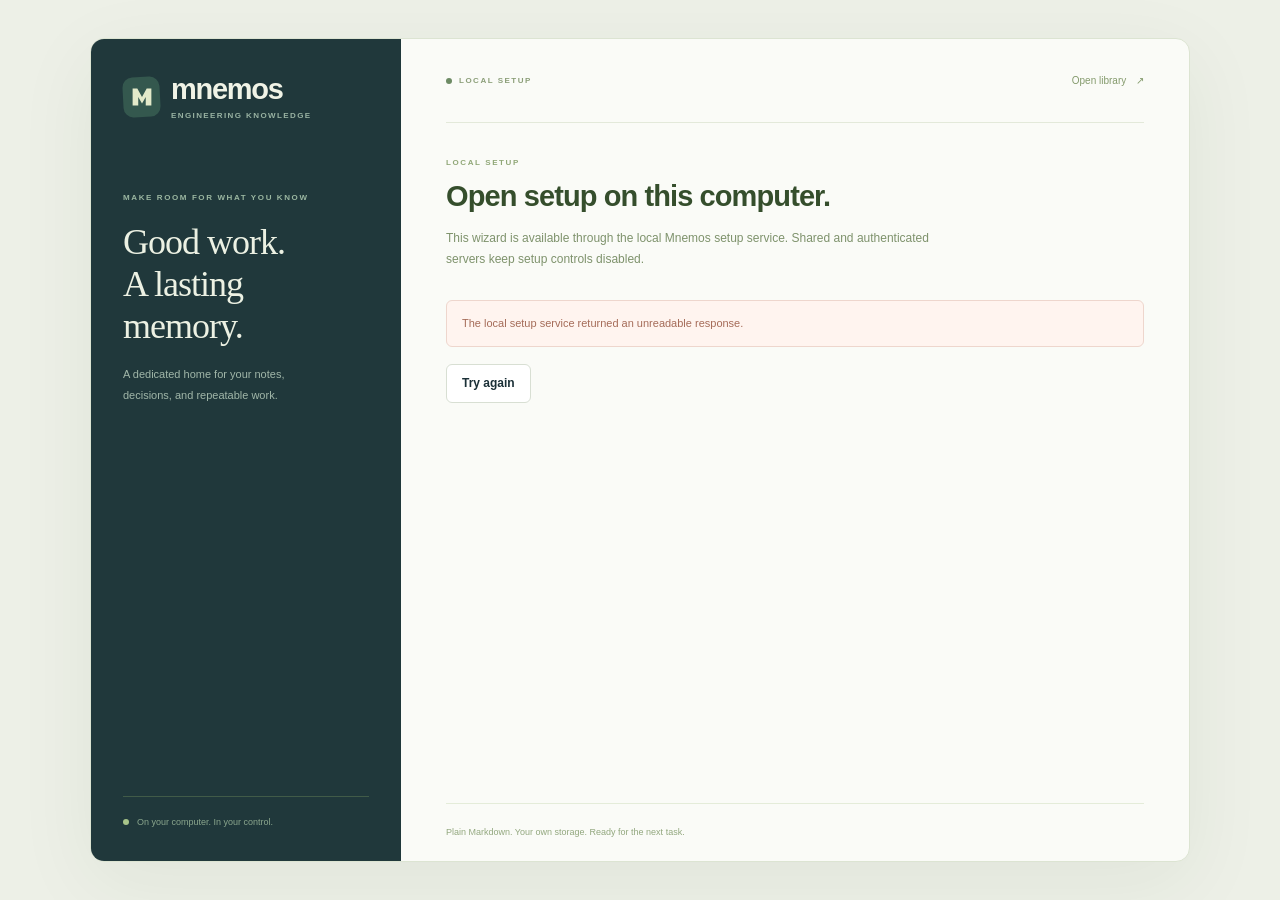
==== web/setup.html @ f8ac002d "Rename toolkit to Mnemos and add local setup and cloud handoffs" ====
<!doctype html>
<html lang="en">
<head>
  <meta charset="utf-8">
  <meta name="viewport" content="width=device-width, initial-scale=1">
  <meta name="theme-color" content="#192e36">
  <title>Local setup · Mnemos</title>
  <meta name="description" content="Set up a dedicated Mnemos knowledge vault and choose your storage and assistant workflow.">
  <link rel="stylesheet" href="style.css">
  <script src="setup.js" defer></script>
</head>
<body class="setup-page">
  <a class="skip-link" href="#setup-main">Skip to setup</a>
  <div class="setup-shell">
    <aside class="setup-sidebar">
      <a class="brand" href="/" aria-label="Mnemos home"><span class="brand-mark" aria-hidden="true"><svg viewBox="0 0 32 32"><path d="M6 25V7h5l5 9 5-9h5v18h-6V16l-4 7-4-7v9z"/></svg></span><span>mnemos<span class="brand-caption">ENGINEERING KNOWLEDGE</span></span></a>
      <div class="setup-intro"><span class="eyebrow">MAKE ROOM FOR WHAT YOU KNOW</span><h1>Good work.<br>A lasting memory.</h1><p>A dedicated home for your notes, decisions, and repeatable work.</p></div>
      <ol class="setup-progress" id="setup-progress" aria-label="Setup progress"></ol>
      <div class="setup-sidebar-foot"><span class="storage-indicator"></span> On your computer. In your control.</div>
    </aside>
    <main class="setup-main" id="setup-main" tabindex="-1">
      <header class="setup-topbar"><span><span class="storage-indicator"></span> LOCAL SETUP</span><a href="/">Open library <span aria-hidden="true">↗</span></a></header>
      <div id="setup-content"><div class="initial-loading"><span class="loader"></span><h2>Checking your workspace</h2><p>Looking for an existing vault and Obsidian installation.</p></div></div>
      <footer class="setup-footer">Plain Markdown. Your own storage. Ready for the next task.</footer>
    </main>
  </div>
  <div id="setup-toast" class="toast" role="status" aria-live="polite" hidden></div>
</body>
</html>
---- web/style.css ----
:root{--ink:#1b3037;--muted:#687678;--green:#23554e;--green-light:#eaf0e8;--line:#e0e4dd;--paper:#fafbf8;--white:#fff;--warm:#f2f3ec;--accent:#d9e6b0;--navy:#192e36;--shadow:0 16px 60px #142d3714;font-family:Inter,-apple-system,BlinkMacSystemFont,"Segoe UI",sans-serif;color:var(--ink);background:var(--paper);font-synthesis:none;font-size:14px}*{box-sizing:border-box}body{margin:0}button,input,textarea,select{font:inherit}button,a,input,textarea,select{-webkit-tap-highlight-color:transparent}button,a{touch-action:manipulation}button{cursor:pointer}button:disabled{cursor:wait;opacity:.55}a{color:var(--green)}a,button,input,textarea,select{outline-offset:4px}a:focus-visible,button:focus-visible,input:focus-visible,textarea:focus-visible,select:focus-visible{outline:2px solid #3f7a69}button svg,button .icon{pointer-events:none}button{color:inherit}button .icon{flex-shrink:0}.icon{width:19px;height:19px;display:inline-block;vertical-align:middle;fill:none;stroke:currentColor;stroke-width:1.6;stroke-linecap:round;stroke-linejoin:round}h1,h2,h3,h4,p{margin-top:0}h1,h2,h3{letter-spacing:-.035em}h1{font-size:38px;line-height:1.2;font-weight:650;margin-bottom:12px}h2{font-size:24px;line-height:1.3}h3{font-size:18px;line-height:1.4}p{line-height:1.7}button,.button{transition:background .15s,border-color .15s,box-shadow .15s,transform .15s}.shell{display:flex;min-height:100vh}.sidebar{width:248px;position:fixed;left:0;top:0;height:100vh;display:flex;flex-direction:column;padding:31px 23px 22px;border-right:1px solid var(--line);background:#f1f3ed;z-index:15}.brand{display:flex;gap:11px;align-items:center;text-decoration:none;color:var(--ink);font-size:27px;font-weight:650;letter-spacing:-1.3px}.brand-mark{width:37px;height:40px;background:#234b47;border-radius:10px;display:grid;place-items:center;flex:none;transform:rotate(-3deg)}.brand-mark svg{height:30px;width:30px;fill:#e3eac9;transform:rotate(3deg)}.brand-caption{display:block;font-size:8px;font-weight:650;letter-spacing:1.4px;margin-top:5px;color:#718078}.workspace-label{display:flex;align-items:center;gap:10px;margin-top:48px;margin-bottom:33px;font-size:12px;font-weight:600}.workspace-icon{font-size:13px;font-weight:700;border:1px solid #d8ddd4;background:#fff;border-radius:7px;width:31px;height:34px;display:grid;place-items:center;box-shadow:0 2px 2px #18332b04}.workspace-label small{font-size:9px;display:block;color:var(--muted);font-weight:400;margin-top:5px}.live-dot{width:6px;height:6px;flex:none;background:#6f9273;border-radius:100%;margin-left:auto}.nav-label,.eyebrow{font-size:10px;letter-spacing:1.65px;font-weight:650}.nav-label{color:#88918b;margin:0 12px 13px}nav{display:flex;flex-direction:column;gap:6px}.nav-item{display:flex;gap:12px;align-items:center;padding:12px 13px;border:0;border-radius:7px;background:none;width:100%;font-size:13px;color:#61706c;text-align:left;text-decoration:none;font-weight:500}.nav-item .count{margin-left:auto;background:#ffffff80;color:#557260;padding:2px 6px;border-radius:4px;font-size:10px}.nav-item:hover{background:#e7ece3}.nav-item.active{background:#e0e9da;color:#274d3d}.nav-divider{height:1px;background:var(--line);margin:17px 13px}.sidebar-note{margin:auto 5px 26px;padding-top:45px;position:relative;overflow:hidden}.sidebar-note .eyebrow{font-size:8px;color:#899389}.sidebar-note p{font-family:Georgia,serif;font-size:23px;line-height:1.25;letter-spacing:-.6px;color:#435b50;margin:13px 0}.sidebar-note>span:last-of-type{font-size:10px;color:#879087;line-height:1.8}.note-decoration{height:50px;display:flex;gap:5px;align-items:flex-end;margin-top:22px}.note-decoration i{width:34px;height:38px;background:#d6dfcb;border-radius:3px 3px 0 0;transform:skewY(-12deg)}.note-decoration i:nth-child(2){height:48px;background:#b7c9ad}.note-decoration i:nth-child(3){height:29px;background:#90aa8b}.sidebar-bottom{border-top:1px solid #dce2d6;padding:18px 1px 0;display:flex;gap:8px;align-items:center;font-size:10px;color:#768176}.storage-indicator{height:6px;width:6px;border-radius:100%;background:#6d8b64}.workspace{margin-left:248px;width:calc(100% - 248px);min-width:0;display:flex;flex-direction:column}.topbar{height:77px;display:flex;align-items:center;justify-content:space-between;padding:0 44px;border-bottom:1px solid var(--line);background:#fafbf8;gap:15px}.breadcrumb{display:flex;align-items:center;gap:13px;font-size:11px;color:#8a948f}.breadcrumb strong{font-weight:500;color:#4e625a}.breadcrumb-mark{font-size:24px;color:#738676;line-height:0}.breadcrumb .slash{color:#c3cbc0}.account-controls{display:flex;align-items:center;gap:18px}.account-button{display:flex;gap:8px;align-items:center;border:0;background:transparent;font-size:11px;color:#718076}.avatar{background:#e5eadf;border:1px solid #d5dfcd;width:29px;height:29px;display:grid;place-items:center;border-radius:50%;color:#456246;font-size:10px;font-weight:600}.preview-badge{font-size:10px;color:#798277;background:#eff2e9;padding:7px 9px;border:1px solid #e0e6d7;border-radius:5px}main{padding:45px 44px 36px;flex:1;width:100%;max-width:1530px;margin:0 auto}.page-heading{display:flex;justify-content:space-between;gap:25px;align-items:flex-start;margin-bottom:26px}.page-heading .eyebrow{color:#7c8f7b;display:block;margin-bottom:14px}.page-heading p{color:var(--muted);font-size:13px;max-width:640px;margin:0}.page-heading .button{margin-top:25px;flex:none}.button{display:inline-flex;align-items:center;justify-content:center;gap:8px;border:1px solid #d8dfd3;background:white;text-decoration:none;padding:10px 15px;border-radius:6px;font-size:12px;font-weight:550;min-height:39px;white-space:nowrap}.button:hover{border-color:#97ad95;background:#f4f7ef}.button.primary{background:#27564a;color:white;border-color:#27564a;box-shadow:0 2px 2px #23432c0c}.button.primary:hover{background:#1c483c}.button.secondary{background:transparent}.button.small{padding:7px 11px;font-size:11px;min-height:33px}.button.danger{color:#a24136}.button.text{background:transparent;border-color:transparent;box-shadow:none;padding-left:4px;padding-right:4px;color:var(--green)}.button .icon{width:15px;height:15px}.welcome-strip{background:#1c333a;color:#e8efe7;border-radius:10px;padding:25px 29px;position:relative;overflow:hidden;display:flex;justify-content:space-between;gap:30px;margin-bottom:30px;min-height:127px}.welcome-strip .eyebrow{color:#a9bdad;font-size:9px;letter-spacing:1.7px}.welcome-strip h2{font-size:22px;font-weight:500;margin:9px 0 8px;letter-spacing:-.6px}.welcome-strip p{margin:0;color:#9bafb0;font-size:11px;max-width:520px}.welcome-decoration{display:flex;align-items:center;gap:0;min-width:138px;opacity:.7;transform:translate(1px,3px)}.welcome-decoration i{display:block;width:55px;height:62px;border:1px solid #afbd9b;transform:rotate(-22deg);margin-left:-19px;border-radius:7px}.welcome-decoration i:nth-child(2){height:73px;background:#90a98b24}.welcome-decoration i:nth-child(3){height:84px;background:#a2b88d2c}.stats{display:flex;gap:31px;margin-top:20px;padding-top:15px;border-top:1px solid #ffffff16}.stat{display:flex;gap:8px;align-items:baseline;color:#92aaa7;font-size:10px}.stat strong{font-size:18px;font-weight:500;color:#dbe8d7}.search-box{position:relative;display:flex;align-items:center;background:white;border:1px solid #d5dfd2;border-radius:8px;box-shadow:0 2px 6px #12372303;margin-bottom:15px;min-height:59px;padding:0 19px;gap:13px}.search-box>.icon{width:21px;height:21px;color:#6a8572;flex:none}.search-box input{width:100%;border:0;background:transparent;font-size:14px;padding:18px 0;color:var(--ink);outline:none}.search-box input::placeholder{color:#8c9990}.search-box:focus-within{border-color:#7a9d80;box-shadow:0 0 0 3px #c7dbc32b}.search-box kbd{border:1px solid #e1e5dd;border-radius:4px;font:11px inherit;background:#fafbf6;color:#97a08f;padding:2px 6px}.search-hint{font-size:10px;color:#91998f;margin:0 0 24px 2px}.search-hint span{color:#6e8272}.library-toolbar{display:flex;justify-content:space-between;align-items:center;border-bottom:1px solid var(--line);padding-bottom:19px;margin-bottom:23px;gap:12px;flex-wrap:wrap}.filter-tabs{display:flex;gap:5px;flex-wrap:wrap}.filter-chip{border:1px solid transparent;border-radius:5px;background:transparent;color:#819080;padding:7px 10px;font-size:11px;white-space:nowrap}.filter-chip:hover{background:#edf2e8}.filter-chip.active{background:#e5eddf;border-color:#dbe5d4;color:#41613b;font-weight:600}.toolbar-right{display:flex;align-items:center;gap:8px}.compact-select{max-width:180px;border:1px solid #dde4d7;border-radius:5px;background:#fbfcf9;color:#62755c;padding:7px 27px 7px 10px;font-size:10px}.view-toggle{display:flex;border:1px solid #dfe5d8;border-radius:5px;padding:2px;background:#fff}.view-toggle button{border:0;border-radius:3px;display:grid;place-items:center;background:transparent;color:#9aa594;padding:4px 5px}.view-toggle button.active{background:#eaf0e3;color:#5a7551}.view-toggle .icon{height:14px;width:14px}.results-heading{display:flex;justify-content:space-between;align-items:center;margin-bottom:14px;gap:10px}.results-heading h2{font-size:13px;font-weight:600;letter-spacing:0;margin:0}.results-heading h2 span{font-size:10px;font-weight:400;color:#919c8c;margin-left:8px}.results-heading .result-note{font-size:10px;color:#98a08f}.document-grid{display:grid;grid-template-columns:repeat(3,minmax(0,1fr));gap:16px}.document-card{min-width:0;border:1px solid #e0e6da;background:#fff;border-radius:8px;padding:21px;display:flex;flex-direction:column;position:relative;transition:border-color .2s,box-shadow .2s,transform .2s}.document-card:hover{border-color:#b5c7a6;box-shadow:0 5px 20px #283f2207;transform:translateY(-2px)}.card-top{display:flex;align-items:center;justify-content:space-between;margin-bottom:20px;gap:10px}.type-icon{height:33px;width:33px;border-radius:8px;display:grid;place-items:center;border:1px solid #e6e9df;background:#f3f5ed;color:#728368}.type-icon .icon{height:17px;width:17px}.type-icon.runbook{background:#eaf2e9;color:#5d8360;border-color:#e1eadc}.type-icon.troubleshooting{background:#fbf1e3;color:#aa8751;border-color:#f0e6d4}.type-icon.decision{background:#ececf5;color:#777494;border-color:#e4e3ee}.type-icon.knowledge{background:#e9f0f3;color:#678797;border-color:#dfe9ed}.status{display:inline-flex;align-items:center;gap:4px;font-size:9px;padding:4px 6px;border-radius:4px;line-height:1.2;white-space:nowrap;font-weight:500}.status.verified{color:#68805c;background:#eff5e9}.status.review{color:#9a8052;background:#faf5e9}.status.draft{color:#7c8587;background:#f0f2f0}.status .icon{width:10px;height:10px}.card-type{font-size:9px;letter-spacing:1.1px;color:#86917f;font-weight:550;text-transform:uppercase;margin-bottom:8px}.document-card h3{margin:0 0 10px;line-height:1.4;font-size:16px;font-weight:600;letter-spacing:-.3px}.card-title{background:none;border:0;padding:0;color:#263d35;text-align:left;font:inherit;line-height:inherit}.card-title::after{content:"";position:absolute;inset:0;border-radius:8px}.card-title:focus-visible{outline:none}.document-card:focus-within{outline:2px solid #63885d;outline-offset:3px}.card-summary{font-size:11px;color:#84907e;line-height:1.75;margin:0 0 18px;display:-webkit-box;-webkit-line-clamp:3;-webkit-box-orient:vertical;overflow:hidden;min-height:57px}.card-tags{display:flex;flex-wrap:wrap;gap:5px;margin:auto 0 19px}.tag{font-size:9px;background:#f5f6f0;border:1px solid #eef0e7;border-radius:4px;padding:3px 6px;color:#87917e;white-space:nowrap;max-width:100%;overflow:hidden;text-overflow:ellipsis}.card-footer{display:flex;align-items:center;justify-content:space-between;gap:8px;border-top:1px solid #eff2e9;padding-top:13px;color:#a0a795;font-size:9px}.card-project{display:flex;gap:5px;align-items:center;max-width:65%;overflow:hidden;text-overflow:ellipsis;white-space:nowrap}.card-project .icon{width:12px;height:12px;flex:none}.document-grid.list{grid-template-columns:1fr}.document-grid.list .document-card{display:grid;grid-template-columns:39px minmax(180px,1fr) minmax(150px,1.2fr) 130px;gap:8px 20px;padding:18px 20px;align-items:center}.document-grid.list .card-top{margin:0;display:contents}.document-grid.list .type-icon{grid-column:1;grid-row:1/3}.document-grid.list .status{position:absolute;right:20px;top:20px}.document-grid.list .card-type{grid-column:2;grid-row:1;margin:0;font-size:8px}.document-grid.list h3{grid-column:2;grid-row:2;margin:0}.document-grid.list .card-summary{grid-column:3;grid-row:1/3;min-height:0;margin:0;-webkit-line-clamp:2;padding-right:10px}.document-grid.list .card-tags{display:none}.document-grid.list .card-footer{grid-column:4;grid-row:2;border:0;padding:10px 0 0;justify-content:flex-end}.document-grid.list .card-project{display:none}.empty-state{text-align:center;border:1px dashed #d8e0d0;border-radius:10px;padding:65px 30px;background:#f5f7f0}.empty-state .empty-icon{display:grid;place-items:center;margin:0 auto 17px;width:45px;height:45px;background:#e6eddf;border-radius:12px;color:#78906b}.empty-state h3{font-size:18px;margin-bottom:8px}.empty-state p{color:#86927d;font-size:12px;margin-bottom:19px}.page-footer{margin:10px 44px 0;padding:23px 0;display:flex;justify-content:space-between;border-top:1px solid var(--line);font-size:9px;color:#9ba38f;gap:20px}.footer-dot{padding:0 7px}.initial-loading{padding:100px 0;text-align:center}.initial-loading h1{font-size:20px;margin-top:22px}.initial-loading p{font-size:12px;color:var(--muted)}.loader{width:24px;height:24px;border:2px solid #dbe5d4;border-top-color:#4b7556;border-radius:50%;display:inline-block;animation:spin 1s linear infinite}@keyframes spin{to{transform:rotate(360deg)}}.skip-link{position:fixed;top:-100px;left:15px;z-index:100;background:var(--green);color:white;padding:10px 15px}.skip-link:focus{top:10px}.overlay{position:fixed;inset:0;background:#18322f66;z-index:40;display:flex;justify-content:flex-end;backdrop-filter:blur(3px)}.reader{width:min(850px,90vw);height:100%;background:#fff;box-shadow:-10px 0 80px #12322120;display:flex;flex-direction:column;animation:slide-in .2s ease}.reader-toolbar{display:flex;align-items:center;justify-content:space-between;gap:10px;padding:18px 30px;border-bottom:1px solid #e8ece3;background:#fafbf7;flex:none}.reader-toolbar .document-location{font-size:10px;color:#899681;display:flex;gap:8px;align-items:center;overflow:hidden;white-space:nowrap;text-overflow:ellipsis}.reader-toolbar .document-location .icon{width:15px;height:15px;flex:none}.reader-actions{display:flex;gap:7px;align-items:center}.icon-button{height:32px;width:32px;display:grid;place-items:center;border:1px solid #e2e8da;background:white;border-radius:5px;color:#738369}.icon-button:hover{background:#edf3e6}.icon-button .icon{width:16px;height:16px}.reader-scroll{overflow-y:auto;padding:39px 55px 60px;overscroll-behavior:contain}.reader-type{display:flex;align-items:center;gap:12px;margin-bottom:22px}.reader-type .eyebrow{color:#829178;font-size:9px}.reader h1{font-size:33px;margin-bottom:16px;line-height:1.23}.reader-summary{font-size:14px;color:#7c8d73;line-height:1.75;margin-bottom:23px}.reader-meta{display:grid;grid-template-columns:1fr 1fr;gap:17px 30px;padding:22px 0;border-block:1px solid #e4eadc;margin-bottom:17px;font-size:11px}.reader-meta div{display:flex;gap:10px;align-items:baseline}.reader-meta dt{font-size:10px;color:#8d9b83;min-width:53px}.reader-meta dd{margin:0;color:#5d7352}.reader-tag-list{display:flex;gap:7px;flex-wrap:wrap;margin-bottom:30px}.markdown{font-size:13px;line-height:1.85;color:#536b4b;overflow-wrap:anywhere}.markdown h1,.markdown h2,.markdown h3,.markdown h4{color:#2d4827;line-height:1.4}.markdown h1{font-size:26px;margin-top:28px}.markdown h2{font-size:20px;margin-top:30px;margin-bottom:12px;padding-top:6px}.markdown h3{font-size:16px;margin-top:23px;margin-bottom:10px}.markdown h4{font-size:14px;margin-top:20px;margin-bottom:8px}.markdown p{margin-bottom:14px;line-height:1.85}.markdown ul,.markdown ol{padding-left:24px;margin-bottom:19px}.markdown li{padding-left:3px;margin-bottom:5px}.markdown li>p{margin:0}.markdown code{font-family:ui-monospace,SFMono-Regular,Consolas,monospace;font-size:11px;background:#f1f4eb;color:#526c47;padding:2px 5px;border:1px solid #e7edde;border-radius:3px}.markdown pre{background:#1e3338;color:#dbe6d6;padding:20px;border-radius:7px;overflow:auto;font-size:11px;line-height:1.75;margin:18px 0 23px;white-space:pre}.markdown pre code{background:transparent;border:0;color:inherit;padding:0;font-size:inherit}.markdown blockquote{border-left:3px solid #c0d69f;background:#f5f8ef;padding:14px 18px;margin:20px 0;font-size:12px;color:#6b855a;border-radius:0 5px 5px 0}.markdown blockquote p:last-child{margin-bottom:0}.markdown a{text-decoration-color:#a2bc8c;text-underline-offset:3px}.markdown a:hover{color:#193e21}.markdown hr{border:0;border-top:1px solid #e4ebdc;margin:30px 0}.markdown .table-wrap{overflow:auto;margin:18px 0}.markdown table{border-collapse:collapse;width:100%;font-size:11px}.markdown th{text-align:left;background:#f2f5eb;color:#4c6b3f;font-weight:600}.markdown th,.markdown td{border:1px solid #e2e9d9;padding:9px 12px}.markdown .task-box{display:inline-block;width:12px;height:12px;border:1px solid #a6b995;border-radius:2px;vertical-align:-1px;margin-right:5px}.markdown .task-box.checked{background:#557c46;border-color:#557c46;color:white;line-height:10px;text-align:center;font-size:9px}.reader-footnote{margin-top:35px;padding:15px 18px;font-size:10px;color:#96a18b;background:#f8faf4;border:1px solid #edf1e6;border-radius:6px;line-height:1.8}.modal-overlay{align-items:center;justify-content:center;padding:24px}.modal{background:#fff;border-radius:12px;padding:30px;max-width:440px;width:100%;box-shadow:var(--shadow);position:relative}.modal>.icon-button{position:absolute;right:18px;top:18px}.modal h2{font-size:23px;margin:20px 0 10px}.modal p{font-size:12px;color:var(--muted)}.modal .button.primary{width:100%;margin-top:8px}.field{display:flex;flex-direction:column;gap:8px;margin-bottom:20px;min-width:0}.field label,.field-label{font-size:11px;font-weight:550;color:#4c6742}.field label .optional{color:#9aaa8c;font-weight:400;margin-left:4px}.field input,.field textarea,.field select{border:1px solid #dce4d3;border-radius:6px;background:white;color:#395530;min-height:40px;padding:10px 12px;font-size:12px;width:100%}.field input::placeholder,.field textarea::placeholder{color:#a0ad91}.field textarea{resize:vertical;line-height:1.8;min-height:100px}.field textarea.code-editor{font-family:ui-monospace,SFMono-Regular,Consolas,monospace;font-size:11px;min-height:410px;tab-size:2}.field small{font-size:10px;color:#95a288;line-height:1.6}.form-row{display:grid;grid-template-columns:1fr 1fr;gap:17px}.form-layout{display:grid;grid-template-columns:minmax(0,1fr) 255px;gap:25px;align-items:start}.panel{border:1px solid #dfe6d6;border-radius:9px;background:white;padding:26px}.panel h2{font-size:17px;margin-bottom:8px}.panel>p{font-size:11px;color:#91a07f;margin-bottom:23px}.form-heading{display:flex;justify-content:space-between;align-items:center;gap:10px;margin:8px 0 12px}.form-heading .field-label{margin:0}.editor-tabs{display:flex;gap:3px;background:#f0f4e9;border:1px solid #e6edde;border-radius:5px;padding:3px}.editor-tabs button{border:0;background:none;border-radius:3px;padding:5px 10px;font-size:10px;color:#8a9b77}.editor-tabs button.active{background:#fff;color:#4d6c40;box-shadow:0 1px 3px #4b663313}.editor-preview{border:1px solid #dfe8d4;border-radius:6px;padding:23px;min-height:410px;margin-bottom:20px;background:#fcfdf9}.form-actions{display:flex;justify-content:space-between;align-items:center;gap:12px;margin-top:8px}.form-actions>span{color:#91a37f;font-size:10px;line-height:1.6}.guide-panel{padding:23px;background:#f0f4e9;border:1px solid #e1e9d5;border-radius:8px}.guide-panel .eyebrow{color:#7d9665;font-size:9px}.guide-panel h3{font-family:Georgia,serif;font-size:24px;font-weight:400;color:#4c693a;margin:17px 0 10px;letter-spacing:-.7px;line-height:1.3}.guide-panel p{font-size:11px;color:#899b76}.guide-list{margin:23px 0 0;padding:0;list-style:none}.guide-list li{display:flex;gap:12px;border-top:1px solid #dde7cf;padding:16px 0;font-size:10px;color:#879b73;line-height:1.7}.guide-list li strong{display:block;font-size:11px;color:#587643;font-weight:550;margin-bottom:3px}.guide-list .icon{width:16px;height:16px;color:#91ac74;flex:none;margin-top:3px}.notice{display:flex;gap:10px;align-items:flex-start;border:1px solid #e3e9d9;background:#f5f8ef;color:#7d926a;border-radius:6px;padding:13px 15px;font-size:11px;line-height:1.7;margin:17px 0}.notice .icon{width:16px;height:16px;flex:none;margin-top:1px}.notice.error{border-color:#eed6cd;background:#fff4ef;color:#a56b58}.notice.success{border-color:#dce7ce;background:#f3f8ec;color:#748d5a}.workflow-grid{display:grid;grid-template-columns:repeat(2,minmax(0,1fr));gap:20px}.workflow-card{border:1px solid #dfe7d5;border-radius:9px;padding:25px;background:white}.workflow-card h3{font-size:19px;line-height:1.4;margin:19px 0 10px}.workflow-card>p{font-size:12px;color:#839676;line-height:1.75;min-height:43px}.workflow-card-top{display:flex;justify-content:space-between;align-items:center}.workflow-card-top>.type-icon{background:#edf3e5;color:#719259;border-color:#e0ead5}.workflow-steps-preview{display:flex;align-items:center;margin:24px 0}.workflow-steps-preview .step-dot{width:25px;height:25px;border-radius:50%;background:#eff5e7;border:1px solid #dbe7cb;display:grid;place-items:center;font-size:9px;color:#7c9864}.workflow-steps-preview .step-line{width:25px;height:1px;background:#d3e2c0}.workflow-card-footer{border-top:1px solid #e8efdf;padding-top:17px;display:flex;align-items:center;justify-content:space-between;gap:10px}.workflow-card-footer>span{font-size:10px;color:#98a989}.workflow-step{margin:0 0 13px;border:1px solid #dfe9d3;border-radius:8px;padding:19px;display:flex;gap:15px;background:#fdfefb}.workflow-step>.step-number{height:28px;width:28px;border-radius:7px;display:grid;place-items:center;font-size:11px;background:#ecf4e1;color:#6c8c4b;flex:none}.workflow-step h3{font-size:14px;margin:2px 0 8px}.workflow-step .step-content{min-width:0;width:100%}.workflow-step p{font-size:10px;color:#879e70;margin-bottom:8px}.workflow-step .step-dependencies{font-size:9px;color:#8fa67a;margin-top:10px;line-height:1.8}.workflow-step .document-link{display:inline-flex;gap:5px;align-items:center;border:0;padding:0;background:none;color:#57813a;font-size:11px;text-align:left}.workflow-step .document-link .icon{width:12px;height:12px}.workflow-plan{margin-top:24px}.workflow-plan textarea{width:100%;min-height:230px;font-family:ui-monospace,SFMono-Regular,Consolas,monospace;font-size:10px;background:#f5f9ee;border:1px solid #dce7ce;border-radius:6px;padding:17px;line-height:1.8;color:#6c8b4e;resize:vertical}.settings-layout{display:grid;grid-template-columns:minmax(0,1.45fr) minmax(260px,.8fr);gap:24px;align-items:start}.settings-layout .panel{margin-bottom:24px}.panel-heading{display:flex;align-items:center;gap:10px;margin-bottom:22px}.panel-heading .icon{width:18px;height:18px;color:#819f65}.panel-heading h2{margin:0}.path-display{background:#f5f8ef;border:1px solid #e6edde;padding:12px;border-radius:5px;color:#78975d;font-family:ui-monospace,SFMono-Regular,Consolas,monospace;font-size:10px;line-height:1.8;overflow-wrap:anywhere;margin:9px 0 17px}.backup-choice{display:grid;grid-template-columns:1fr 1fr;gap:10px;margin:14px 0 22px}.backup-choice label{cursor:pointer;display:flex;align-items:flex-start;gap:9px;border:1px solid #dde7d2;border-radius:6px;padding:15px 12px;font-size:11px;color:#67834f}.backup-choice label:has(input:checked){border-color:#97b778;background:#f0f7e7}.backup-choice input{accent-color:#638c44;margin:1px 0 0}.backup-choice strong{display:block;font-size:11px;font-weight:550}.backup-choice small{display:block;font-size:9px;color:#97a986;margin-top:5px;line-height:1.5}.backup-row{display:flex;justify-content:space-between;align-items:center;gap:12px;padding:14px 0;border-top:1px solid #e8efdf;font-size:10px;color:#829c68}.backup-row strong{display:block;font-size:11px;color:#69874f;font-weight:500;margin-bottom:4px}.backup-row span.path{font-size:9px;overflow-wrap:anywhere;display:block;max-width:240px}.backup-history-heading{display:flex;justify-content:space-between;align-items:center;gap:10px;margin:27px 0 12px}.backup-history-heading h3{font-size:13px;margin:0;letter-spacing:0}.backup-empty{font-size:10px;color:#97aa85;background:#f7faf2;border:1px dashed #e0e9d5;padding:20px;border-radius:5px;line-height:1.8}.settings-fact{display:flex;justify-content:space-between;align-items:center;gap:15px;font-size:10px;color:#91a77c;padding:12px 0;border-bottom:1px solid #ebf1e3}.settings-fact strong{color:#658449;font-size:11px;font-weight:500;text-align:right}.role-grid{display:grid;grid-template-columns:55px 1fr;gap:11px;font-size:10px;line-height:1.6;color:#8a9f75;margin-top:19px}.role-grid dt{font-weight:600;color:#688950}.role-grid dd{margin:0}.toast{position:fixed;left:calc(50% + 124px);transform:translateX(-50%);bottom:28px;z-index:70;max-width:calc(100vw - 40px);background:#254a38;color:#edf5e5;border:1px solid #4f7351;padding:13px 20px;border-radius:7px;box-shadow:0 8px 40px #16391e25;font-size:12px;line-height:1.6}.toast.error{background:#6f4835;border-color:#987054;color:#fff3e4}.readonly-panel{max-width:640px}.readonly-panel h2{margin-top:17px}.static-information{background:#f3f7ed;border:1px solid #e0e9d4;border-radius:8px;padding:24px;line-height:1.8;color:#7d9564;font-size:12px;margin-bottom:25px}.static-information strong{color:#5b7b3f}.static-information code{color:#668a47;background:#eaf2df;padding:2px 5px;border-radius:3px;font-size:11px}.inline-count{background:#edf3e5;border:1px solid #e1e9d6;color:#88a26e;padding:3px 7px;border-radius:4px;font-size:9px}.sample-label{font-size:9px;color:#91a47e;margin-top:9px}.locked-badge{font-size:9px;border:1px solid #dfe8d3;padding:4px 6px;border-radius:4px;color:#869f6d}.account-summary{display:flex;align-items:center;gap:13px;margin:17px 0 24px}.account-summary .avatar{width:40px;height:40px;font-size:15px}.account-summary strong{font-size:14px;font-weight:550}.account-summary small{display:block;font-size:11px;color:#91a37e;margin-top:5px}.dialog-actions{display:flex;gap:8px;justify-content:flex-end;margin-top:22px}.dialog-actions .button.primary{width:auto;margin:0}.sr-only{position:absolute;width:1px;height:1px;padding:0;margin:-1px;overflow:hidden;clip:rect(0,0,0,0);white-space:nowrap;border:0}[hidden]{display:none!important}@keyframes slide-in{from{transform:translateX(30px);opacity:.6}to{transform:translateX(0);opacity:1}}@media(min-width:1600px){main{padding-top:55px}.document-grid{grid-template-columns:repeat(3,minmax(0,1fr))}.document-card{padding:25px}.card-summary{font-size:12px}.document-card h3{font-size:18px}.welcome-strip{padding:30px 35px}.welcome-strip h2{font-size:25px}}@media(max-width:1200px){.sidebar{width:218px;padding:28px 18px 20px}.workspace{margin-left:218px;width:calc(100% - 218px)}.brand{font-size:25px}.brand-caption{font-size:7px}.topbar{padding:0 30px}main{padding:35px 30px}.document-grid{grid-template-columns:repeat(2,minmax(0,1fr))}.page-footer{margin-inline:30px}.form-layout{grid-template-columns:minmax(0,1fr) 220px;gap:18px}.guide-panel{padding:20px}.panel{padding:23px}.settings-layout{grid-template-columns:minmax(0,1fr)}.settings-aside{display:grid;grid-template-columns:1fr 1fr;gap:20px}.settings-aside .panel{margin:0}.toast{left:calc(50% + 109px)}.filter-chip{padding:6px 7px}.document-grid.list .document-card{grid-template-columns:33px minmax(150px,1fr) minmax(140px,1fr);gap:8px 15px}.document-grid.list .card-summary{padding-right:0}.document-grid.list .status{display:none}.document-grid.list .card-footer{display:none}}@media(max-width:960px){.sidebar{width:195px;padding:25px 14px 20px}.workspace{margin-left:195px;width:calc(100% - 195px)}.brand{font-size:23px;gap:9px}.brand-mark{width:32px;height:35px}.brand-caption{font-size:6px;letter-spacing:1.1px}.workspace-label{font-size:11px;gap:7px}.workspace-label small{font-size:8px}.nav-item{font-size:12px;padding:11px}.sidebar-note p{font-size:21px}.topbar{padding:0 25px;height:69px}main{padding:30px 25px}.page-heading{gap:17px}h1{font-size:30px}.page-heading .button{font-size:10px;padding:9px 11px}.page-heading p{font-size:12px}.welcome-strip{padding:23px}.welcome-strip h2{font-size:20px}.welcome-decoration{display:none}.filter-tabs{gap:3px}.filter-chip{font-size:10px}.page-footer{margin-inline:25px}.form-layout{grid-template-columns:1fr}.guide-panel{display:none}.workflow-grid{grid-template-columns:1fr}.preview-badge{max-width:120px;font-size:8px;line-height:1.4}.account-controls{gap:7px}.account-button{font-size:10px}.toast{left:calc(50% + 97px)}.reader-scroll{padding:30px 35px}.settings-aside{grid-template-columns:1fr}.document-card{padding:18px}.document-card h3{font-size:15px}.card-summary{font-size:10px}}@media(max-width:720px){.sidebar{position:sticky;width:100%;height:auto;top:0;padding:13px 20px 0;box-shadow:0 3px 18px #21351e06;border-right:0;border-bottom:1px solid #dde5d4;display:block;background:#f1f4ec}.shell{display:block}.brand{font-size:23px;gap:8px;max-width:170px}.brand-mark{height:30px;width:29px;border-radius:7px}.brand-mark svg{width:25px;height:25px}.brand-caption{font-size:6px;margin-top:3px}.workspace-label,.nav-label,.sidebar-note,.sidebar-bottom,.nav-divider{display:none}.workspace{width:100%;margin-left:0}nav{flex-direction:row;gap:15px;margin-top:14px;overflow:auto;scrollbar-width:none}.nav-item{width:auto;gap:6px;padding:10px 3px 12px;border-radius:0;border-bottom:2px solid transparent;font-size:10px;flex-shrink:0}.nav-item .icon{width:14px;height:14px}.nav-item.active{background:transparent;color:#406733;border-bottom-color:#638752}.nav-item .count{font-size:8px;padding:1px 4px}.topbar{height:48px;padding:0 20px}.breadcrumb{font-size:9px;gap:8px}.breadcrumb-mark{font-size:20px}.account-controls{position:absolute;right:18px;top:15px;gap:9px;z-index:20}.account-button{font-size:9px}.avatar{height:27px;width:27px}.preview-badge{font-size:8px;max-width:105px;padding:4px 6px}.topbar:has(.preview-badge:not([hidden])) .breadcrumb{max-width:100%}main{padding:27px 20px 25px}.page-heading{margin-bottom:24px;gap:10px}.page-heading .eyebrow{font-size:8px;letter-spacing:1.4px;margin-bottom:10px}h1{font-size:29px;letter-spacing:-1px}.page-heading p{font-size:11px;line-height:1.8}.page-heading .button{font-size:9px;padding:8px;gap:5px;margin-top:21px;min-height:34px}.page-heading .button .icon{height:12px;width:12px}.welcome-strip{padding:22px;margin-bottom:24px;border-radius:8px;min-height:0}.welcome-strip .eyebrow{font-size:8px}.welcome-strip h2{font-size:20px;line-height:1.4;margin-top:9px}.welcome-strip p{font-size:10px;line-height:1.8}.stats{gap:20px}.stat{font-size:9px;gap:6px}.stat strong{font-size:17px}.search-box{min-height:53px;padding:0 15px;gap:9px}.search-box input{font-size:12px;padding:16px 0}.search-box>.icon{width:18px;height:18px}.search-hint{font-size:9px;line-height:1.7;margin-bottom:21px}.library-toolbar{gap:13px;padding-bottom:15px}.filter-tabs{gap:3px}.filter-chip{padding:6px 7px;font-size:10px}.toolbar-right{margin-left:auto}.compact-select{font-size:9px;padding-top:6px;padding-bottom:6px}.document-grid{gap:12px}.document-card{padding:16px}.card-top{margin-bottom:15px}.type-icon{height:29px;width:29px}.type-icon .icon{height:15px;width:15px}.status{font-size:8px;padding:3px 5px}.document-card h3{font-size:14px}.card-type{font-size:8px;letter-spacing:.8px}.card-summary{font-size:10px;line-height:1.7;margin-bottom:15px;min-height:51px}.card-tags{margin-bottom:15px;gap:4px}.tag{font-size:8px;padding:3px 5px}.card-footer{font-size:8px;padding-top:11px;align-items:flex-start}.card-project{max-width:52%}.page-footer{margin-inline:20px;font-size:8px;line-height:1.7;padding:18px 0}.page-footer>span:last-child{display:none}.results-heading h2{font-size:12px}.results-heading .result-note{font-size:9px}.results-heading h2 span{font-size:9px}.reader{width:100vw}.reader-toolbar{padding:14px 20px}.reader-scroll{padding:29px 24px 50px}.reader h1{font-size:28px}.reader-summary{font-size:13px}.reader-meta{font-size:10px;gap:14px 20px}.reader-meta dt{font-size:9px;min-width:45px}.reader-meta div{gap:7px}.reader-actions .button{font-size:9px;padding:6px 8px}.reader-toolbar .document-location{font-size:9px;max-width:50%}.form-row{gap:12px}.panel{padding:21px}.form-actions{align-items:flex-start}.form-actions>span{font-size:9px}.field{margin-bottom:18px}.field label,.field-label{font-size:10px}.field input,.field textarea,.field select{font-size:11px}.settings-layout{gap:0}.workflow-card{padding:22px}.workflow-card h3{font-size:18px}.toast{left:50%;bottom:20px;font-size:11px;width:max-content;max-width:calc(100vw - 35px)}.document-grid.list .document-card{grid-template-columns:32px 1fr;gap:7px 12px}.document-grid.list .card-summary{grid-column:2;grid-row:3;font-size:10px}.document-grid.list .type-icon{grid-row:1/4}.reader-footnote{font-size:9px}.markdown{font-size:12px}.backup-choice label{padding:13px 10px}.backup-choice strong{font-size:10px}.backup-choice small{font-size:8px}.settings-fact{font-size:10px}}@media(max-width:420px){main{padding-inline:16px}.document-grid{grid-template-columns:1fr}.document-card{padding:20px}.document-card h3{font-size:17px}.card-summary{font-size:11px;min-height:0;-webkit-line-clamp:2}.card-top{margin-bottom:15px}.card-footer{font-size:9px}.card-project{max-width:65%}.card-type{font-size:9px}.tag{font-size:9px}.status{font-size:9px}.card-tags{margin-top:0}.page-heading .button span{display:none}.page-heading .button{height:33px;width:33px}.page-heading .button .icon{height:16px;width:16px}h1{font-size:27px}.stats{gap:15px}.stat{font-size:8px}.form-row{grid-template-columns:1fr;gap:0}.reader-meta{grid-template-columns:1fr}.reader-meta div{justify-content:space-between}.reader-meta dd{text-align:right}.backup-choice{grid-template-columns:1fr}.account-button>span:last-child{display:none}.preview-badge{max-width:98px}.document-grid.list .card-summary{min-height:0}}@media(prefers-reduced-motion:reduce){*{animation:none!important;transition:none!important;scroll-behavior:auto!important}}

.import-control{display:flex;justify-content:space-between;align-items:center;gap:15px;padding:14px 16px;background:#f4f7ef;border:1px dashed #cfdcc3;border-radius:7px;margin-bottom:24px}.import-control strong{display:block;font-size:11px;font-weight:550;color:#5b7549;margin-bottom:5px}.import-control p{font-size:9px;color:#8c9d7d;line-height:1.7;margin:0}.import-control .button{cursor:pointer;font-size:10px}.reader-source-list{margin:25px 0;padding-top:20px;border-top:1px solid #e2e9db}.reader-source-list h2{font-size:15px;margin-bottom:12px}.reader-source-list ul{padding-left:17px;font-size:11px;line-height:1.8}.reader-source-list li{margin-bottom:8px;overflow-wrap:anywhere}@media(max-width:420px){.import-control{display:block}.import-control .button{margin-top:12px}}

.example-tag{font-size:7px;text-transform:none;letter-spacing:.2px;background:#f3f1e7;color:#9c916d;border:1px solid #eae5d5;border-radius:3px;padding:2px 4px;margin-left:7px;vertical-align:1px;white-space:nowrap}.document-grid.list .example-tag{font-size:7px}

/* Secondary information remains readable on the light paper background. */
.card-summary{color:#6f7d69}.card-type{color:#74836b}.tag{color:#6e7d61}.card-footer{color:#76836b}.page-heading p{color:#6c7d6a}.search-hint{color:#7a8970}.results-heading .result-note{color:#7e8c73}.results-heading h2 span{color:#7e8c73}.field small{color:#7b8e6b}.guide-panel p,.guide-list li{color:#72885e}.form-actions>span{color:#7d916a}.panel>p{color:#7b8e6b}.reader-summary{color:#6b7f60}.reader-meta dt{color:#768b68}.reader-footnote{color:#7a8d6d}.example-tag{color:#857651}.sample-label{color:#7c916a}.import-control p{color:#7d906c}

/* Cloud handoff keeps the selection and the outbound action visibly separate. */
.handoff-steps{display:grid;grid-template-columns:repeat(3,minmax(0,1fr));gap:20px;margin:0 0 28px}.handoff-steps>div{padding:19px 0;border-top:1px solid #dbe4d2}.handoff-steps>div>span{display:inline-grid;place-items:center;font-size:10px;color:#6e8a5b;border:1px solid #d8e4cb;background:#edf3e4;border-radius:6px;height:26px;width:28px;margin-bottom:13px}.handoff-steps strong{display:block;font-size:12px;color:#4f6c3e;font-weight:550;margin-bottom:7px}.handoff-steps p{font-size:11px;color:#7c8f6e;line-height:1.7;margin:0}.handoff-bottom{display:grid;grid-template-columns:1fr 1fr;gap:22px;margin-top:24px}.handoff-bottom .panel{margin:0}.handoff-note{font-size:10px;color:#7e946d;line-height:1.8;margin:15px 0 0}.handoff-selection{margin-bottom:25px}.handoff-selection .form-heading h2{margin:0}.handoff-selection-tools{display:flex;gap:10px}.handoff-source-list{border-top:1px solid #e3ebd9}.handoff-source{display:grid;grid-template-columns:22px 1fr;gap:14px;padding:21px 0;border-bottom:1px solid #e3ebd9}.handoff-checkbox{padding-top:3px;cursor:pointer}.handoff-checkbox input{width:16px;height:16px;accent-color:#628349;margin:0}.handoff-source-title{display:inline-flex;align-items:center;gap:7px;border:0;padding:0;background:none;font-weight:550;font-size:13px;text-align:left;color:#466536;line-height:1.6}.handoff-source-title:hover{text-decoration:underline;text-underline-offset:3px}.handoff-source-title .icon{width:12px;height:12px;flex:none}.handoff-source p{margin:6px 0 10px;font-size:11px;color:#7e916d;line-height:1.75}.handoff-source-meta{display:flex;gap:10px;align-items:center;flex-wrap:wrap;font-size:9px;color:#829a6d}.handoff-source-meta .example-tag{margin-left:0}.handoff-export-bar{display:flex;justify-content:space-between;align-items:center;gap:15px;margin-top:22px}.handoff-export-bar>span{font-size:10px;color:#7e946d}.handoff-export-bar>span strong{color:#577b3d;font-weight:600}.handoff-export-bar>div{display:flex;gap:7px;flex-wrap:wrap}.handoff-context-preview{margin-top:20px;border:1px solid #dce7cf;border-radius:6px;background:#f6f9f0}.handoff-context-preview summary{padding:13px 15px;cursor:pointer;font-size:10px;color:#6c8755}.handoff-context-preview pre{white-space:pre-wrap;font-size:10px;line-height:1.8;color:#748e5d;margin:0;padding:5px 17px 20px;max-height:330px;overflow:auto}

/* Standalone, local-only setup wizard. */
.setup-page{background:#edf0e7;padding:38px 22px;min-height:100vh}.setup-shell{max-width:1100px;margin:0 auto;display:grid;grid-template-columns:310px minmax(0,1fr);min-height:min(850px,calc(100vh - 76px));background:#fafbf7;border:1px solid #dce4d2;border-radius:14px;overflow:hidden;box-shadow:0 20px 80px #243b2210}.setup-sidebar{background:#20383b;color:#edf1e4;padding:34px 32px;display:flex;flex-direction:column;min-width:0}.setup-sidebar .brand{color:#f0f3e6;font-size:29px}.setup-sidebar .brand-caption{color:#98b2a2}.setup-sidebar .brand-mark{background:#34584e}.setup-intro{margin-top:70px}.setup-intro>.eyebrow{font-size:8px;color:#9bb7a1;letter-spacing:1.6px;line-height:1.9;display:block}.setup-intro h1{font-family:Georgia,serif;font-size:36px;font-weight:400;line-height:1.16;letter-spacing:-1px;color:#ecf1e3;margin:17px 0}.setup-intro p{font-size:11px;line-height:1.85;color:#a1b7a9;margin-bottom:33px;max-width:210px}.setup-progress{padding:0;list-style:none;margin:9px 0 45px;display:flex;flex-direction:column;gap:27px}.setup-progress li{display:flex;gap:13px;align-items:flex-start;color:#89a193;font-size:12px}.setup-progress li>span{height:29px;width:29px;flex:none;border:1px solid #50695b;border-radius:50%;display:grid;place-items:center;font-size:9px;color:#9eb39f;position:relative}.setup-progress li:not(:last-child)>span:after{content:'';position:absolute;width:1px;height:30px;background:#40594d;top:29px;left:13px}.setup-progress li>div{padding-top:5px}.setup-progress li small{display:block;font-size:9px;color:#819c8b;font-weight:400;margin-top:6px;line-height:1.7}.setup-progress li.current{color:#edf3df;font-weight:550}.setup-progress li.current>span{background:#d2e3af;border-color:#d2e3af;color:#385135;font-weight:600;box-shadow:0 0 0 5px #b7d29b0b}.setup-progress li.current small{color:#a3bfa6}.setup-progress li.complete{color:#bad1b6}.setup-progress li.complete>span{background:#3b5e49;border-color:#4f7356;color:#c7dfb5}.setup-sidebar-foot{display:flex;align-items:center;gap:8px;font-size:9px;color:#8aa68d;margin-top:auto;padding-top:20px;border-top:1px solid #415b48}.setup-sidebar-foot .storage-indicator{background:#a8c58a}.setup-main{max-width:none;padding:0 45px;width:100%;margin:0;display:flex;flex-direction:column;min-width:0}.setup-topbar{height:84px;display:flex;align-items:center;justify-content:space-between;gap:20px;border-bottom:1px solid #e3e9da;flex:none}.setup-topbar>span{display:flex;align-items:center;gap:7px;font-size:8px;font-weight:600;letter-spacing:1.5px;color:#8b9e78}.setup-topbar>a{font-size:10px;color:#849a6c;text-decoration:none}.setup-topbar>a:hover{color:#486c32}.setup-topbar>a>span{margin-left:7px}#setup-content{padding:35px 0 28px;flex:1}.setup-heading{margin-bottom:29px}.setup-heading .eyebrow{font-size:8px;color:#90a777;letter-spacing:1.6px;display:block;margin-bottom:12px}.setup-heading h2{font-size:29px;font-weight:550;letter-spacing:-.9px;color:#354e2c;margin-bottom:14px;line-height:1.2}.setup-heading>p{font-size:12px;color:#7e926c;line-height:1.8;margin:0;max-width:510px}.setup-page .field label{font-size:11px;color:#597447}.setup-page .field input,.setup-page .field select{font-size:12px;min-height:44px;background:#fff}.setup-page .field small{font-size:10px;line-height:1.8}.setup-detection{padding:18px;border:1px solid #e0e9d4;border-radius:7px;background:#f3f7eb;display:flex;align-items:center;gap:13px;margin:25px 0 15px}.setup-app-mark{display:grid;place-items:center;height:35px;width:35px;background:#e9ede8;border:1px solid #dce3d9;border-radius:9px;color:#8a83a3;font-size:25px;flex:none}.setup-detection>div{flex:1;min-width:0}.setup-detection strong{font-size:12px;font-weight:550;color:#5c7849}.setup-detection p{font-size:10px;color:#849a70;margin:5px 0 0;line-height:1.7}.setup-check{display:flex;gap:11px;font-size:11px;cursor:pointer;line-height:1.7;margin-top:18px}.setup-check>input{accent-color:#658c48;margin:3px 0 0;flex:none;width:14px;height:14px}.setup-check strong{display:block;color:#5e7e46;font-size:11px;font-weight:550}.setup-check small{display:block;font-size:10px;color:#839c6d;margin-top:5px;line-height:1.8}.setup-actions{display:flex;justify-content:space-between;align-items:center;gap:15px;margin-top:35px;padding-top:24px;border-top:1px solid #e1ead6}.setup-actions>span{font-size:9px;color:#8ca376}.setup-actions .button{font-size:11px;padding:11px 17px;min-height:42px}.setup-footer{border-top:1px solid #e4ecd9;padding:21px 0;font-size:9px;color:#92a77e;line-height:1.7}.setup-mode-options{display:flex;flex-direction:column;gap:12px}.setup-mode{display:flex;gap:12px;border:1px solid #dfe8d2;border-radius:8px;background:#fff;padding:19px 17px;cursor:pointer;line-height:1.7}.setup-mode:has(input:checked){border-color:#9fba83;background:#f1f7e9;box-shadow:0 0 0 2px #dbeacb40}.setup-mode>input{accent-color:#6d924e;flex:none;margin:3px 0 0;height:14px;width:14px}.setup-mode>span{min-width:0}.setup-mode strong{display:block;color:#4d6f35;font-size:12px;font-weight:550}.setup-mode .mode-description{display:block;font-size:11px;color:#7d9568;margin-top:6px;line-height:1.8}.setup-mode small{display:block;font-size:10px;color:#829c6d;margin-top:8px;line-height:1.8}.setup-mode .example-tag{font-size:8px;background:#e6f0db;border-color:#d6e5c6;color:#7e9e5e}.setup-link-note{display:flex;gap:12px;margin-top:24px;align-items:flex-start}.setup-link-note>span{display:grid;place-items:center;height:25px;width:25px;border:1px solid #e0e9d4;background:#f1f6e9;flex:none;border-radius:5px;color:#86a26c}.setup-link-note p{font-size:10px;color:#829b6c;line-height:1.85;margin:0}.setup-link-note code{font-size:10px;background:#edf4e3;padding:2px 4px;border-radius:3px}.setup-review{margin:0 0 24px;border-block:1px solid #dfe9d2}.setup-review>div{display:grid;grid-template-columns:138px minmax(0,1fr);gap:20px;padding:18px 0;border-bottom:1px solid #e9efdf;align-items:baseline}.setup-review>div:last-child{border:0}.setup-review dt{font-size:10px;color:#829c6d;line-height:1.8}.setup-review dd{font-size:12px;color:#5e7f44;line-height:1.8;margin:0;overflow-wrap:anywhere}.setup-review .mono{font-family:ui-monospace,SFMono-Regular,Consolas,monospace;font-size:10px}.setup-review-foot{display:flex;gap:10px;align-items:flex-start;font-size:10px;color:#8a9f75;line-height:1.8;margin-top:20px}.setup-review-foot>span:first-child{font-size:20px;line-height:1.2;color:#91a979}.setup-pending{display:flex;gap:15px;align-items:center;border:1px solid #dce8ce;border-radius:7px;padding:20px;background:#f0f7e6;margin-top:22px}.setup-pending .loader{flex:none}.setup-pending strong{font-size:12px;color:#5b7c42;font-weight:550}.setup-pending p{font-size:10px;color:#809a68;margin:5px 0 0;line-height:1.8}.setup-success{padding-top:5px;margin-bottom:26px}.setup-success-mark{height:48px;width:48px;border:1px solid #cedfb8;display:grid;place-items:center;background:#e9f3dc;border-radius:50%;color:#7c9a59;font-size:22px;margin-bottom:23px}.setup-success>.eyebrow{display:block;font-size:8px;color:#8ba670;margin-bottom:13px;letter-spacing:1.6px}.setup-success h2{font-family:Georgia,serif;font-size:33px;font-weight:400;letter-spacing:-.8px;line-height:1.2;color:#446337;margin-bottom:16px}.setup-success p{font-size:12px;color:#7f996c;line-height:1.8;max-width:490px}.setup-result-path{border:1px solid #dfe9d4;background:#f3f8ec;border-radius:7px;padding:17px 19px;margin:22px 0}.setup-result-path>.field-label{font-size:10px;color:#7c9865}.setup-result-path code{display:block;font-size:11px;line-height:1.8;color:#5e8342;margin-top:9px;overflow-wrap:anywhere}.setup-result-path>div{border-top:1px solid #dfead4;padding-top:12px;margin-top:13px;display:flex;justify-content:space-between;font-size:10px;color:#809c67}.setup-result-path strong{font-weight:550;color:#688a4b}.setup-success-actions{display:flex;flex-wrap:wrap;gap:8px;margin:20px 0 28px}.setup-success-actions .button{font-size:10px;min-height:38px;padding:9px 12px}.setup-command-panel{padding-top:23px;border-top:1px solid #dfe9d3}.setup-command-panel h3{font-size:16px;color:#536f40;margin-bottom:9px}.setup-command-panel>p{font-size:10px;color:#839e6c;line-height:1.8}.setup-command-panel .editor-tabs{display:inline-flex;flex-wrap:wrap}.setup-command-panel .editor-tabs button{font-size:9px;padding:7px 10px}.setup-command{position:relative;margin-top:12px;background:#1e3637;border:1px solid #314c42;border-radius:7px;padding:18px}.setup-command pre{font-family:ui-monospace,SFMono-Regular,Consolas,monospace;font-size:10px;line-height:1.9;white-space:pre-wrap;overflow-wrap:anywhere;margin:0;color:#d1e3bc;padding-bottom:38px}.setup-command>.button{position:absolute;right:12px;bottom:12px;background:#345344;border-color:#55704f;color:#c3dbab;font-size:9px;min-height:27px;padding:5px 11px}.setup-page .toast{left:50%}
@media(max-width:1000px){.setup-page{padding:22px 16px}.setup-shell{grid-template-columns:255px minmax(0,1fr);min-height:calc(100vh - 44px)}.setup-sidebar{padding:30px 25px}.setup-main{padding:0 30px}.setup-intro h1{font-size:32px}.setup-intro{margin-top:55px}.setup-progress li{font-size:11px}.setup-progress li small{font-size:8px}.setup-heading h2{font-size:26px}.setup-review>div{grid-template-columns:110px minmax(0,1fr);gap:15px}.handoff-export-bar{align-items:flex-start;flex-direction:column}.handoff-bottom{grid-template-columns:1fr}}
@media(max-width:720px){.handoff-steps{gap:13px}.handoff-steps strong{font-size:10px}.handoff-steps p{font-size:9px}.handoff-source-title{font-size:12px}.handoff-source p{font-size:10px}.handoff-export-bar>div{gap:5px}.handoff-export-bar .button{font-size:9px;padding:8px}.handoff-selection .form-heading{align-items:flex-start}.handoff-selection-tools{gap:4px}.setup-page{padding:0;background:#fafbf7}.setup-shell{display:block;min-height:100vh;border:0;border-radius:0;box-shadow:none}.setup-sidebar{padding:22px 23px 0}.setup-sidebar .brand{font-size:25px}.setup-sidebar .brand-mark{height:33px;width:32px}.setup-intro{display:none}.setup-sidebar-foot{display:none}.setup-progress{flex-direction:row;margin:25px 0 0;padding-bottom:19px;gap:0;justify-content:space-between}.setup-progress li{display:flex;gap:7px;align-items:center;font-size:9px}.setup-progress li>span{height:23px;width:23px;font-size:8px}.setup-progress li>div{padding:0}.setup-progress li small{display:none}.setup-progress li:not(:last-child)>span:after{display:none}.setup-main{padding:0 25px}.setup-topbar{height:61px}#setup-content{padding-top:28px}.setup-heading h2{font-size:28px}.setup-heading>p{font-size:12px}.setup-review>div{padding:16px 0}.setup-actions{margin-top:27px}.setup-detection{padding:15px}.setup-success h2{font-size:31px}.setup-result-path code{font-size:10px}.setup-command-panel .editor-tabs button{font-size:8px}.setup-footer{font-size:8px}.setup-main .initial-loading{padding:70px 0}}
@media(max-width:430px){.setup-main{padding:0 20px}.setup-sidebar{padding-inline:20px}.setup-progress li{font-size:8px;gap:5px}.setup-progress li>span{height:20px;width:20px;font-size:7px}.setup-progress li:nth-child(4)>div{max-width:50px;line-height:1.5}.setup-detection{gap:10px}.setup-detection .status{font-size:8px}.setup-app-mark{width:29px;height:31px}.setup-review>div{grid-template-columns:98px minmax(0,1fr);gap:14px}.setup-review dd{font-size:11px}.setup-heading h2{font-size:25px}.setup-success h2{font-size:29px}.handoff-steps{grid-template-columns:1fr;gap:0}.handoff-steps>div{display:grid;grid-template-columns:27px 1fr;gap:3px 12px;padding:12px 0}.handoff-steps>div>span{grid-row:1/3;margin:0}.handoff-steps strong{margin:0;font-size:11px}.handoff-steps p{font-size:10px}.handoff-source{grid-template-columns:18px 1fr;gap:10px}.handoff-selection-tools .button{font-size:9px}.handoff-selection .form-heading h2{font-size:15px}.handoff-source-meta{gap:7px;font-size:8px}}

.setup-command-panel>summary{cursor:pointer;font-size:13px;color:#5c7b46;font-weight:550;padding:1px 0 14px}.setup-command-panel>summary:hover{color:#345f22}.setup-command-panel .setup-project-guidance{background:#f0f6e7;border:1px solid #deead0;border-radius:5px;padding:12px;line-height:1.9}.setup-project-guidance code{font-size:9px;overflow-wrap:anywhere;color:#648347}

.paste-import{border:1px solid #dce7d0;border-radius:7px;background:#f6f9f0;margin:-10px 0 24px;padding:13px 16px}.paste-import>summary{cursor:pointer;color:#638047;font-size:11px;font-weight:550}.paste-import>p{font-size:10px;color:#849b6e;line-height:1.8;margin:12px 0}.paste-import>textarea{display:block;width:100%;border:1px solid #d9e6ca;border-radius:5px;background:white;resize:vertical;min-height:140px;padding:12px;color:#5e7d45;font-family:ui-monospace,SFMono-Regular,Consolas,monospace;font-size:10px;line-height:1.8;margin:12px 0}.paste-import>textarea::placeholder{color:#9aad88}.setup-shell-label{display:block;font-size:9px;color:#8ca478;margin:15px 0 -5px;text-transform:uppercase;letter-spacing:1px}
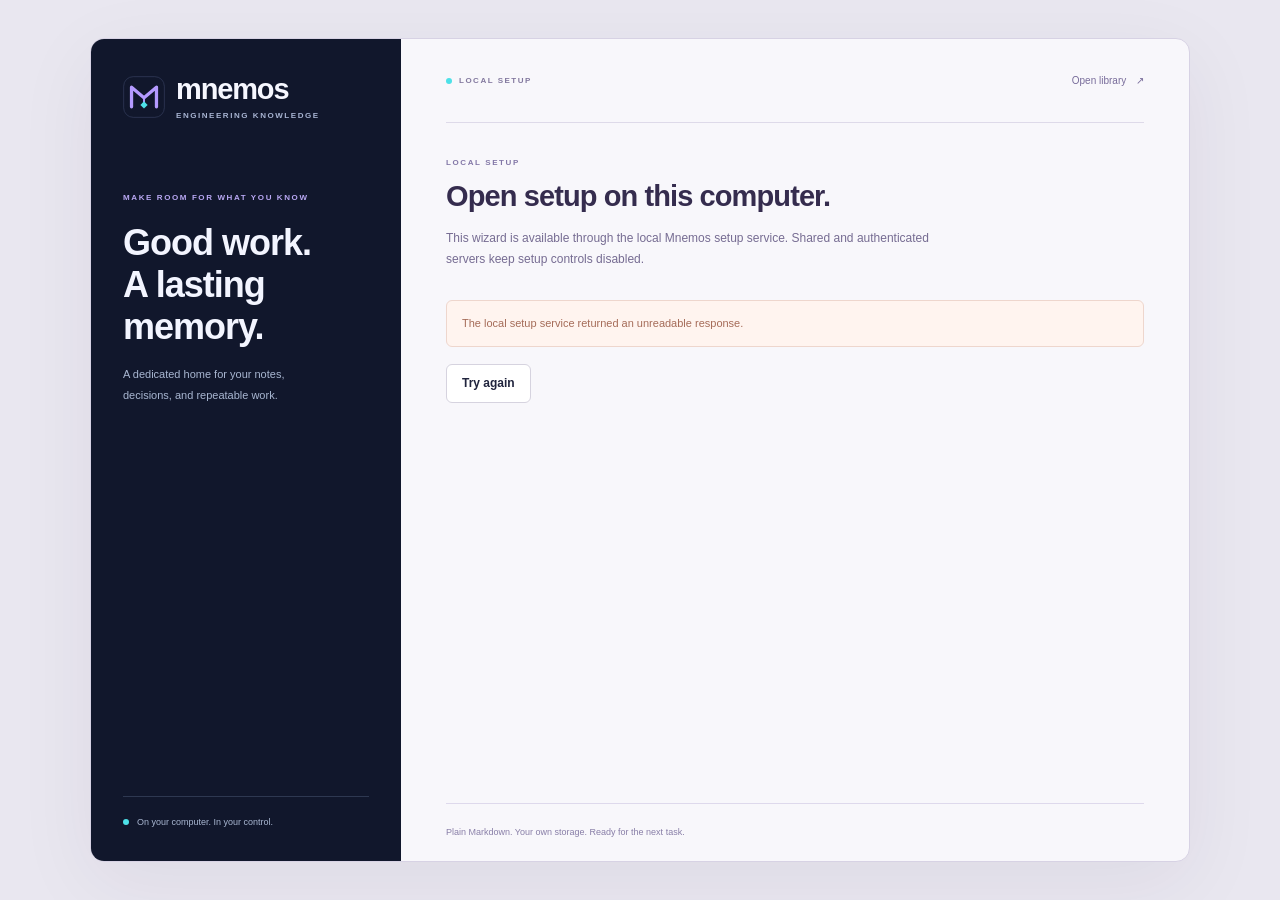
==== commit edeca9cc: "Introduce midnight violet cyan Mnemos identity" ====
--- a/web/setup.html
+++ b/web/setup.html
@@ -3,7 +3,9 @@
 <head>
   <meta charset="utf-8">
   <meta name="viewport" content="width=device-width, initial-scale=1">
-  <meta name="theme-color" content="#192e36">
+  <meta name="theme-color" content="#11172c">
+  <link rel="icon" type="image/svg+xml" href="mnemos-icon.svg">
+  <link rel="apple-touch-icon" href="mnemos-icon.png">
   <title>Local setup · Mnemos</title>
   <meta name="description" content="Set up a dedicated Mnemos knowledge vault and choose your storage and assistant workflow.">
   <link rel="stylesheet" href="style.css">
@@ -13,13 +15,13 @@
   <a class="skip-link" href="#setup-main">Skip to setup</a>
   <div class="setup-shell">
     <aside class="setup-sidebar">
-      <a class="brand" href="/" aria-label="Mnemos home"><span class="brand-mark" aria-hidden="true"><svg viewBox="0 0 32 32"><path d="M6 25V7h5l5 9 5-9h5v18h-6V16l-4 7-4-7v9z"/></svg></span><span>mnemos<span class="brand-caption">ENGINEERING KNOWLEDGE</span></span></a>
+      <a class="brand" href="/" aria-label="Mnemos home"><span class="brand-mark" aria-hidden="true"><img src="mnemos-icon.svg" width="42" height="42" alt=""></span><span>mnemos<span class="brand-caption">ENGINEERING KNOWLEDGE</span></span></a>
       <div class="setup-intro"><span class="eyebrow">MAKE ROOM FOR WHAT YOU KNOW</span><h1>Good work.<br>A lasting memory.</h1><p>A dedicated home for your notes, decisions, and repeatable work.</p></div>
       <ol class="setup-progress" id="setup-progress" aria-label="Setup progress"></ol>
       <div class="setup-sidebar-foot"><span class="storage-indicator"></span> On your computer. In your control.</div>
     </aside>
     <main class="setup-main" id="setup-main" tabindex="-1">
-      <header class="setup-topbar"><span><span class="storage-indicator"></span> LOCAL SETUP</span><a href="/">Open library <span aria-hidden="true">↗</span></a></header>
+      <header class="setup-topbar"><span><span class="storage-indicator"></span> LOCAL SETUP</span><button type="button" class="button small" id="setup-stop" data-action="stop-service" hidden>Stop local service</button><a href="/">Open library <span aria-hidden="true">↗</span></a></header>
       <div id="setup-content"><div class="initial-loading"><span class="loader"></span><h2>Checking your workspace</h2><p>Looking for an existing vault and Obsidian installation.</p></div></div>
       <footer class="setup-footer">Plain Markdown. Your own storage. Ready for the next task.</footer>
     </main>
--- a/web/style.css
+++ b/web/style.css
@@ -1,21 +1,76 @@
-:root{--ink:#1b3037;--muted:#687678;--green:#23554e;--green-light:#eaf0e8;--line:#e0e4dd;--paper:#fafbf8;--white:#fff;--warm:#f2f3ec;--accent:#d9e6b0;--navy:#192e36;--shadow:0 16px 60px #142d3714;font-family:Inter,-apple-system,BlinkMacSystemFont,"Segoe UI",sans-serif;color:var(--ink);background:var(--paper);font-synthesis:none;font-size:14px}*{box-sizing:border-box}body{margin:0}button,input,textarea,select{font:inherit}button,a,input,textarea,select{-webkit-tap-highlight-color:transparent}button,a{touch-action:manipulation}button{cursor:pointer}button:disabled{cursor:wait;opacity:.55}a{color:var(--green)}a,button,input,textarea,select{outline-offset:4px}a:focus-visible,button:focus-visible,input:focus-visible,textarea:focus-visible,select:focus-visible{outline:2px solid #3f7a69}button svg,button .icon{pointer-events:none}button{color:inherit}button .icon{flex-shrink:0}.icon{width:19px;height:19px;display:inline-block;vertical-align:middle;fill:none;stroke:currentColor;stroke-width:1.6;stroke-linecap:round;stroke-linejoin:round}h1,h2,h3,h4,p{margin-top:0}h1,h2,h3{letter-spacing:-.035em}h1{font-size:38px;line-height:1.2;font-weight:650;margin-bottom:12px}h2{font-size:24px;line-height:1.3}h3{font-size:18px;line-height:1.4}p{line-height:1.7}button,.button{transition:background .15s,border-color .15s,box-shadow .15s,transform .15s}.shell{display:flex;min-height:100vh}.sidebar{width:248px;position:fixed;left:0;top:0;height:100vh;display:flex;flex-direction:column;padding:31px 23px 22px;border-right:1px solid var(--line);background:#f1f3ed;z-index:15}.brand{display:flex;gap:11px;align-items:center;text-decoration:none;color:var(--ink);font-size:27px;font-weight:650;letter-spacing:-1.3px}.brand-mark{width:37px;height:40px;background:#234b47;border-radius:10px;display:grid;place-items:center;flex:none;transform:rotate(-3deg)}.brand-mark svg{height:30px;width:30px;fill:#e3eac9;transform:rotate(3deg)}.brand-caption{display:block;font-size:8px;font-weight:650;letter-spacing:1.4px;margin-top:5px;color:#718078}.workspace-label{display:flex;align-items:center;gap:10px;margin-top:48px;margin-bottom:33px;font-size:12px;font-weight:600}.workspace-icon{font-size:13px;font-weight:700;border:1px solid #d8ddd4;background:#fff;border-radius:7px;width:31px;height:34px;display:grid;place-items:center;box-shadow:0 2px 2px #18332b04}.workspace-label small{font-size:9px;display:block;color:var(--muted);font-weight:400;margin-top:5px}.live-dot{width:6px;height:6px;flex:none;background:#6f9273;border-radius:100%;margin-left:auto}.nav-label,.eyebrow{font-size:10px;letter-spacing:1.65px;font-weight:650}.nav-label{color:#88918b;margin:0 12px 13px}nav{display:flex;flex-direction:column;gap:6px}.nav-item{display:flex;gap:12px;align-items:center;padding:12px 13px;border:0;border-radius:7px;background:none;width:100%;font-size:13px;color:#61706c;text-align:left;text-decoration:none;font-weight:500}.nav-item .count{margin-left:auto;background:#ffffff80;color:#557260;padding:2px 6px;border-radius:4px;font-size:10px}.nav-item:hover{background:#e7ece3}.nav-item.active{background:#e0e9da;color:#274d3d}.nav-divider{height:1px;background:var(--line);margin:17px 13px}.sidebar-note{margin:auto 5px 26px;padding-top:45px;position:relative;overflow:hidden}.sidebar-note .eyebrow{font-size:8px;color:#899389}.sidebar-note p{font-family:Georgia,serif;font-size:23px;line-height:1.25;letter-spacing:-.6px;color:#435b50;margin:13px 0}.sidebar-note>span:last-of-type{font-size:10px;color:#879087;line-height:1.8}.note-decoration{height:50px;display:flex;gap:5px;align-items:flex-end;margin-top:22px}.note-decoration i{width:34px;height:38px;background:#d6dfcb;border-radius:3px 3px 0 0;transform:skewY(-12deg)}.note-decoration i:nth-child(2){height:48px;background:#b7c9ad}.note-decoration i:nth-child(3){height:29px;background:#90aa8b}.sidebar-bottom{border-top:1px solid #dce2d6;padding:18px 1px 0;display:flex;gap:8px;align-items:center;font-size:10px;color:#768176}.storage-indicator{height:6px;width:6px;border-radius:100%;background:#6d8b64}.workspace{margin-left:248px;width:calc(100% - 248px);min-width:0;display:flex;flex-direction:column}.topbar{height:77px;display:flex;align-items:center;justify-content:space-between;padding:0 44px;border-bottom:1px solid var(--line);background:#fafbf8;gap:15px}.breadcrumb{display:flex;align-items:center;gap:13px;font-size:11px;color:#8a948f}.breadcrumb strong{font-weight:500;color:#4e625a}.breadcrumb-mark{font-size:24px;color:#738676;line-height:0}.breadcrumb .slash{color:#c3cbc0}.account-controls{display:flex;align-items:center;gap:18px}.account-button{display:flex;gap:8px;align-items:center;border:0;background:transparent;font-size:11px;color:#718076}.avatar{background:#e5eadf;border:1px solid #d5dfcd;width:29px;height:29px;display:grid;place-items:center;border-radius:50%;color:#456246;font-size:10px;font-weight:600}.preview-badge{font-size:10px;color:#798277;background:#eff2e9;padding:7px 9px;border:1px solid #e0e6d7;border-radius:5px}main{padding:45px 44px 36px;flex:1;width:100%;max-width:1530px;margin:0 auto}.page-heading{display:flex;justify-content:space-between;gap:25px;align-items:flex-start;margin-bottom:26px}.page-heading .eyebrow{color:#7c8f7b;display:block;margin-bottom:14px}.page-heading p{color:var(--muted);font-size:13px;max-width:640px;margin:0}.page-heading .button{margin-top:25px;flex:none}.button{display:inline-flex;align-items:center;justify-content:center;gap:8px;border:1px solid #d8dfd3;background:white;text-decoration:none;padding:10px 15px;border-radius:6px;font-size:12px;font-weight:550;min-height:39px;white-space:nowrap}.button:hover{border-color:#97ad95;background:#f4f7ef}.button.primary{background:#27564a;color:white;border-color:#27564a;box-shadow:0 2px 2px #23432c0c}.button.primary:hover{background:#1c483c}.button.secondary{background:transparent}.button.small{padding:7px 11px;font-size:11px;min-height:33px}.button.danger{color:#a24136}.button.text{background:transparent;border-color:transparent;box-shadow:none;padding-left:4px;padding-right:4px;color:var(--green)}.button .icon{width:15px;height:15px}.welcome-strip{background:#1c333a;color:#e8efe7;border-radius:10px;padding:25px 29px;position:relative;overflow:hidden;display:flex;justify-content:space-between;gap:30px;margin-bottom:30px;min-height:127px}.welcome-strip .eyebrow{color:#a9bdad;font-size:9px;letter-spacing:1.7px}.welcome-strip h2{font-size:22px;font-weight:500;margin:9px 0 8px;letter-spacing:-.6px}.welcome-strip p{margin:0;color:#9bafb0;font-size:11px;max-width:520px}.welcome-decoration{display:flex;align-items:center;gap:0;min-width:138px;opacity:.7;transform:translate(1px,3px)}.welcome-decoration i{display:block;width:55px;height:62px;border:1px solid #afbd9b;transform:rotate(-22deg);margin-left:-19px;border-radius:7px}.welcome-decoration i:nth-child(2){height:73px;background:#90a98b24}.welcome-decoration i:nth-child(3){height:84px;background:#a2b88d2c}.stats{display:flex;gap:31px;margin-top:20px;padding-top:15px;border-top:1px solid #ffffff16}.stat{display:flex;gap:8px;align-items:baseline;color:#92aaa7;font-size:10px}.stat strong{font-size:18px;font-weight:500;color:#dbe8d7}.search-box{position:relative;display:flex;align-items:center;background:white;border:1px solid #d5dfd2;border-radius:8px;box-shadow:0 2px 6px #12372303;margin-bottom:15px;min-height:59px;padding:0 19px;gap:13px}.search-box>.icon{width:21px;height:21px;color:#6a8572;flex:none}.search-box input{width:100%;border:0;background:transparent;font-size:14px;padding:18px 0;color:var(--ink);outline:none}.search-box input::placeholder{color:#8c9990}.search-box:focus-within{border-color:#7a9d80;box-shadow:0 0 0 3px #c7dbc32b}.search-box kbd{border:1px solid #e1e5dd;border-radius:4px;font:11px inherit;background:#fafbf6;color:#97a08f;padding:2px 6px}.search-hint{font-size:10px;color:#91998f;margin:0 0 24px 2px}.search-hint span{color:#6e8272}.library-toolbar{display:flex;justify-content:space-between;align-items:center;border-bottom:1px solid var(--line);padding-bottom:19px;margin-bottom:23px;gap:12px;flex-wrap:wrap}.filter-tabs{display:flex;gap:5px;flex-wrap:wrap}.filter-chip{border:1px solid transparent;border-radius:5px;background:transparent;color:#819080;padding:7px 10px;font-size:11px;white-space:nowrap}.filter-chip:hover{background:#edf2e8}.filter-chip.active{background:#e5eddf;border-color:#dbe5d4;color:#41613b;font-weight:600}.toolbar-right{display:flex;align-items:center;gap:8px}.compact-select{max-width:180px;border:1px solid #dde4d7;border-radius:5px;background:#fbfcf9;color:#62755c;padding:7px 27px 7px 10px;font-size:10px}.view-toggle{display:flex;border:1px solid #dfe5d8;border-radius:5px;padding:2px;background:#fff}.view-toggle button{border:0;border-radius:3px;display:grid;place-items:center;background:transparent;color:#9aa594;padding:4px 5px}.view-toggle button.active{background:#eaf0e3;color:#5a7551}.view-toggle .icon{height:14px;width:14px}.results-heading{display:flex;justify-content:space-between;align-items:center;margin-bottom:14px;gap:10px}.results-heading h2{font-size:13px;font-weight:600;letter-spacing:0;margin:0}.results-heading h2 span{font-size:10px;font-weight:400;color:#919c8c;margin-left:8px}.results-heading .result-note{font-size:10px;color:#98a08f}.document-grid{display:grid;grid-template-columns:repeat(3,minmax(0,1fr));gap:16px}.document-card{min-width:0;border:1px solid #e0e6da;background:#fff;border-radius:8px;padding:21px;display:flex;flex-direction:column;position:relative;transition:border-color .2s,box-shadow .2s,transform .2s}.document-card:hover{border-color:#b5c7a6;box-shadow:0 5px 20px #283f2207;transform:translateY(-2px)}.card-top{display:flex;align-items:center;justify-content:space-between;margin-bottom:20px;gap:10px}.type-icon{height:33px;width:33px;border-radius:8px;display:grid;place-items:center;border:1px solid #e6e9df;background:#f3f5ed;color:#728368}.type-icon .icon{height:17px;width:17px}.type-icon.runbook{background:#eaf2e9;color:#5d8360;border-color:#e1eadc}.type-icon.troubleshooting{background:#fbf1e3;color:#aa8751;border-color:#f0e6d4}.type-icon.decision{background:#ececf5;color:#777494;border-color:#e4e3ee}.type-icon.knowledge{background:#e9f0f3;color:#678797;border-color:#dfe9ed}.status{display:inline-flex;align-items:center;gap:4px;font-size:9px;padding:4px 6px;border-radius:4px;line-height:1.2;white-space:nowrap;font-weight:500}.status.verified{color:#68805c;background:#eff5e9}.status.review{color:#9a8052;background:#faf5e9}.status.draft{color:#7c8587;background:#f0f2f0}.status .icon{width:10px;height:10px}.card-type{font-size:9px;letter-spacing:1.1px;color:#86917f;font-weight:550;text-transform:uppercase;margin-bottom:8px}.document-card h3{margin:0 0 10px;line-height:1.4;font-size:16px;font-weight:600;letter-spacing:-.3px}.card-title{background:none;border:0;padding:0;color:#263d35;text-align:left;font:inherit;line-height:inherit}.card-title::after{content:"";position:absolute;inset:0;border-radius:8px}.card-title:focus-visible{outline:none}.document-card:focus-within{outline:2px solid #63885d;outline-offset:3px}.card-summary{font-size:11px;color:#84907e;line-height:1.75;margin:0 0 18px;display:-webkit-box;-webkit-line-clamp:3;-webkit-box-orient:vertical;overflow:hidden;min-height:57px}.card-tags{display:flex;flex-wrap:wrap;gap:5px;margin:auto 0 19px}.tag{font-size:9px;background:#f5f6f0;border:1px solid #eef0e7;border-radius:4px;padding:3px 6px;color:#87917e;white-space:nowrap;max-width:100%;overflow:hidden;text-overflow:ellipsis}.card-footer{display:flex;align-items:center;justify-content:space-between;gap:8px;border-top:1px solid #eff2e9;padding-top:13px;color:#a0a795;font-size:9px}.card-project{display:flex;gap:5px;align-items:center;max-width:65%;overflow:hidden;text-overflow:ellipsis;white-space:nowrap}.card-project .icon{width:12px;height:12px;flex:none}.document-grid.list{grid-template-columns:1fr}.document-grid.list .document-card{display:grid;grid-template-columns:39px minmax(180px,1fr) minmax(150px,1.2fr) 130px;gap:8px 20px;padding:18px 20px;align-items:center}.document-grid.list .card-top{margin:0;display:contents}.document-grid.list .type-icon{grid-column:1;grid-row:1/3}.document-grid.list .status{position:absolute;right:20px;top:20px}.document-grid.list .card-type{grid-column:2;grid-row:1;margin:0;font-size:8px}.document-grid.list h3{grid-column:2;grid-row:2;margin:0}.document-grid.list .card-summary{grid-column:3;grid-row:1/3;min-height:0;margin:0;-webkit-line-clamp:2;padding-right:10px}.document-grid.list .card-tags{display:none}.document-grid.list .card-footer{grid-column:4;grid-row:2;border:0;padding:10px 0 0;justify-content:flex-end}.document-grid.list .card-project{display:none}.empty-state{text-align:center;border:1px dashed #d8e0d0;border-radius:10px;padding:65px 30px;background:#f5f7f0}.empty-state .empty-icon{display:grid;place-items:center;margin:0 auto 17px;width:45px;height:45px;background:#e6eddf;border-radius:12px;color:#78906b}.empty-state h3{font-size:18px;margin-bottom:8px}.empty-state p{color:#86927d;font-size:12px;margin-bottom:19px}.page-footer{margin:10px 44px 0;padding:23px 0;display:flex;justify-content:space-between;border-top:1px solid var(--line);font-size:9px;color:#9ba38f;gap:20px}.footer-dot{padding:0 7px}.initial-loading{padding:100px 0;text-align:center}.initial-loading h1{font-size:20px;margin-top:22px}.initial-loading p{font-size:12px;color:var(--muted)}.loader{width:24px;height:24px;border:2px solid #dbe5d4;border-top-color:#4b7556;border-radius:50%;display:inline-block;animation:spin 1s linear infinite}@keyframes spin{to{transform:rotate(360deg)}}.skip-link{position:fixed;top:-100px;left:15px;z-index:100;background:var(--green);color:white;padding:10px 15px}.skip-link:focus{top:10px}.overlay{position:fixed;inset:0;background:#18322f66;z-index:40;display:flex;justify-content:flex-end;backdrop-filter:blur(3px)}.reader{width:min(850px,90vw);height:100%;background:#fff;box-shadow:-10px 0 80px #12322120;display:flex;flex-direction:column;animation:slide-in .2s ease}.reader-toolbar{display:flex;align-items:center;justify-content:space-between;gap:10px;padding:18px 30px;border-bottom:1px solid #e8ece3;background:#fafbf7;flex:none}.reader-toolbar .document-location{font-size:10px;color:#899681;display:flex;gap:8px;align-items:center;overflow:hidden;white-space:nowrap;text-overflow:ellipsis}.reader-toolbar .document-location .icon{width:15px;height:15px;flex:none}.reader-actions{display:flex;gap:7px;align-items:center}.icon-button{height:32px;width:32px;display:grid;place-items:center;border:1px solid #e2e8da;background:white;border-radius:5px;color:#738369}.icon-button:hover{background:#edf3e6}.icon-button .icon{width:16px;height:16px}.reader-scroll{overflow-y:auto;padding:39px 55px 60px;overscroll-behavior:contain}.reader-type{display:flex;align-items:center;gap:12px;margin-bottom:22px}.reader-type .eyebrow{color:#829178;font-size:9px}.reader h1{font-size:33px;margin-bottom:16px;line-height:1.23}.reader-summary{font-size:14px;color:#7c8d73;line-height:1.75;margin-bottom:23px}.reader-meta{display:grid;grid-template-columns:1fr 1fr;gap:17px 30px;padding:22px 0;border-block:1px solid #e4eadc;margin-bottom:17px;font-size:11px}.reader-meta div{display:flex;gap:10px;align-items:baseline}.reader-meta dt{font-size:10px;color:#8d9b83;min-width:53px}.reader-meta dd{margin:0;color:#5d7352}.reader-tag-list{display:flex;gap:7px;flex-wrap:wrap;margin-bottom:30px}.markdown{font-size:13px;line-height:1.85;color:#536b4b;overflow-wrap:anywhere}.markdown h1,.markdown h2,.markdown h3,.markdown h4{color:#2d4827;line-height:1.4}.markdown h1{font-size:26px;margin-top:28px}.markdown h2{font-size:20px;margin-top:30px;margin-bottom:12px;padding-top:6px}.markdown h3{font-size:16px;margin-top:23px;margin-bottom:10px}.markdown h4{font-size:14px;margin-top:20px;margin-bottom:8px}.markdown p{margin-bottom:14px;line-height:1.85}.markdown ul,.markdown ol{padding-left:24px;margin-bottom:19px}.markdown li{padding-left:3px;margin-bottom:5px}.markdown li>p{margin:0}.markdown code{font-family:ui-monospace,SFMono-Regular,Consolas,monospace;font-size:11px;background:#f1f4eb;color:#526c47;padding:2px 5px;border:1px solid #e7edde;border-radius:3px}.markdown pre{background:#1e3338;color:#dbe6d6;padding:20px;border-radius:7px;overflow:auto;font-size:11px;line-height:1.75;margin:18px 0 23px;white-space:pre}.markdown pre code{background:transparent;border:0;color:inherit;padding:0;font-size:inherit}.markdown blockquote{border-left:3px solid #c0d69f;background:#f5f8ef;padding:14px 18px;margin:20px 0;font-size:12px;color:#6b855a;border-radius:0 5px 5px 0}.markdown blockquote p:last-child{margin-bottom:0}.markdown a{text-decoration-color:#a2bc8c;text-underline-offset:3px}.markdown a:hover{color:#193e21}.markdown hr{border:0;border-top:1px solid #e4ebdc;margin:30px 0}.markdown .table-wrap{overflow:auto;margin:18px 0}.markdown table{border-collapse:collapse;width:100%;font-size:11px}.markdown th{text-align:left;background:#f2f5eb;color:#4c6b3f;font-weight:600}.markdown th,.markdown td{border:1px solid #e2e9d9;padding:9px 12px}.markdown .task-box{display:inline-block;width:12px;height:12px;border:1px solid #a6b995;border-radius:2px;vertical-align:-1px;margin-right:5px}.markdown .task-box.checked{background:#557c46;border-color:#557c46;color:white;line-height:10px;text-align:center;font-size:9px}.reader-footnote{margin-top:35px;padding:15px 18px;font-size:10px;color:#96a18b;background:#f8faf4;border:1px solid #edf1e6;border-radius:6px;line-height:1.8}.modal-overlay{align-items:center;justify-content:center;padding:24px}.modal{background:#fff;border-radius:12px;padding:30px;max-width:440px;width:100%;box-shadow:var(--shadow);position:relative}.modal>.icon-button{position:absolute;right:18px;top:18px}.modal h2{font-size:23px;margin:20px 0 10px}.modal p{font-size:12px;color:var(--muted)}.modal .button.primary{width:100%;margin-top:8px}.field{display:flex;flex-direction:column;gap:8px;margin-bottom:20px;min-width:0}.field label,.field-label{font-size:11px;font-weight:550;color:#4c6742}.field label .optional{color:#9aaa8c;font-weight:400;margin-left:4px}.field input,.field textarea,.field select{border:1px solid #dce4d3;border-radius:6px;background:white;color:#395530;min-height:40px;padding:10px 12px;font-size:12px;width:100%}.field input::placeholder,.field textarea::placeholder{color:#a0ad91}.field textarea{resize:vertical;line-height:1.8;min-height:100px}.field textarea.code-editor{font-family:ui-monospace,SFMono-Regular,Consolas,monospace;font-size:11px;min-height:410px;tab-size:2}.field small{font-size:10px;color:#95a288;line-height:1.6}.form-row{display:grid;grid-template-columns:1fr 1fr;gap:17px}.form-layout{display:grid;grid-template-columns:minmax(0,1fr) 255px;gap:25px;align-items:start}.panel{border:1px solid #dfe6d6;border-radius:9px;background:white;padding:26px}.panel h2{font-size:17px;margin-bottom:8px}.panel>p{font-size:11px;color:#91a07f;margin-bottom:23px}.form-heading{display:flex;justify-content:space-between;align-items:center;gap:10px;margin:8px 0 12px}.form-heading .field-label{margin:0}.editor-tabs{display:flex;gap:3px;background:#f0f4e9;border:1px solid #e6edde;border-radius:5px;padding:3px}.editor-tabs button{border:0;background:none;border-radius:3px;padding:5px 10px;font-size:10px;color:#8a9b77}.editor-tabs button.active{background:#fff;color:#4d6c40;box-shadow:0 1px 3px #4b663313}.editor-preview{border:1px solid #dfe8d4;border-radius:6px;padding:23px;min-height:410px;margin-bottom:20px;background:#fcfdf9}.form-actions{display:flex;justify-content:space-between;align-items:center;gap:12px;margin-top:8px}.form-actions>span{color:#91a37f;font-size:10px;line-height:1.6}.guide-panel{padding:23px;background:#f0f4e9;border:1px solid #e1e9d5;border-radius:8px}.guide-panel .eyebrow{color:#7d9665;font-size:9px}.guide-panel h3{font-family:Georgia,serif;font-size:24px;font-weight:400;color:#4c693a;margin:17px 0 10px;letter-spacing:-.7px;line-height:1.3}.guide-panel p{font-size:11px;color:#899b76}.guide-list{margin:23px 0 0;padding:0;list-style:none}.guide-list li{display:flex;gap:12px;border-top:1px solid #dde7cf;padding:16px 0;font-size:10px;color:#879b73;line-height:1.7}.guide-list li strong{display:block;font-size:11px;color:#587643;font-weight:550;margin-bottom:3px}.guide-list .icon{width:16px;height:16px;color:#91ac74;flex:none;margin-top:3px}.notice{display:flex;gap:10px;align-items:flex-start;border:1px solid #e3e9d9;background:#f5f8ef;color:#7d926a;border-radius:6px;padding:13px 15px;font-size:11px;line-height:1.7;margin:17px 0}.notice .icon{width:16px;height:16px;flex:none;margin-top:1px}.notice.error{border-color:#eed6cd;background:#fff4ef;color:#a56b58}.notice.success{border-color:#dce7ce;background:#f3f8ec;color:#748d5a}.workflow-grid{display:grid;grid-template-columns:repeat(2,minmax(0,1fr));gap:20px}.workflow-card{border:1px solid #dfe7d5;border-radius:9px;padding:25px;background:white}.workflow-card h3{font-size:19px;line-height:1.4;margin:19px 0 10px}.workflow-card>p{font-size:12px;color:#839676;line-height:1.75;min-height:43px}.workflow-card-top{display:flex;justify-content:space-between;align-items:center}.workflow-card-top>.type-icon{background:#edf3e5;color:#719259;border-color:#e0ead5}.workflow-steps-preview{display:flex;align-items:center;margin:24px 0}.workflow-steps-preview .step-dot{width:25px;height:25px;border-radius:50%;background:#eff5e7;border:1px solid #dbe7cb;display:grid;place-items:center;font-size:9px;color:#7c9864}.workflow-steps-preview .step-line{width:25px;height:1px;background:#d3e2c0}.workflow-card-footer{border-top:1px solid #e8efdf;padding-top:17px;display:flex;align-items:center;justify-content:space-between;gap:10px}.workflow-card-footer>span{font-size:10px;color:#98a989}.workflow-step{margin:0 0 13px;border:1px solid #dfe9d3;border-radius:8px;padding:19px;display:flex;gap:15px;background:#fdfefb}.workflow-step>.step-number{height:28px;width:28px;border-radius:7px;display:grid;place-items:center;font-size:11px;background:#ecf4e1;color:#6c8c4b;flex:none}.workflow-step h3{font-size:14px;margin:2px 0 8px}.workflow-step .step-content{min-width:0;width:100%}.workflow-step p{font-size:10px;color:#879e70;margin-bottom:8px}.workflow-step .step-dependencies{font-size:9px;color:#8fa67a;margin-top:10px;line-height:1.8}.workflow-step .document-link{display:inline-flex;gap:5px;align-items:center;border:0;padding:0;background:none;color:#57813a;font-size:11px;text-align:left}.workflow-step .document-link .icon{width:12px;height:12px}.workflow-plan{margin-top:24px}.workflow-plan textarea{width:100%;min-height:230px;font-family:ui-monospace,SFMono-Regular,Consolas,monospace;font-size:10px;background:#f5f9ee;border:1px solid #dce7ce;border-radius:6px;padding:17px;line-height:1.8;color:#6c8b4e;resize:vertical}.settings-layout{display:grid;grid-template-columns:minmax(0,1.45fr) minmax(260px,.8fr);gap:24px;align-items:start}.settings-layout .panel{margin-bottom:24px}.panel-heading{display:flex;align-items:center;gap:10px;margin-bottom:22px}.panel-heading .icon{width:18px;height:18px;color:#819f65}.panel-heading h2{margin:0}.path-display{background:#f5f8ef;border:1px solid #e6edde;padding:12px;border-radius:5px;color:#78975d;font-family:ui-monospace,SFMono-Regular,Consolas,monospace;font-size:10px;line-height:1.8;overflow-wrap:anywhere;margin:9px 0 17px}.backup-choice{display:grid;grid-template-columns:1fr 1fr;gap:10px;margin:14px 0 22px}.backup-choice label{cursor:pointer;display:flex;align-items:flex-start;gap:9px;border:1px solid #dde7d2;border-radius:6px;padding:15px 12px;font-size:11px;color:#67834f}.backup-choice label:has(input:checked){border-color:#97b778;background:#f0f7e7}.backup-choice input{accent-color:#638c44;margin:1px 0 0}.backup-choice strong{display:block;font-size:11px;font-weight:550}.backup-choice small{display:block;font-size:9px;color:#97a986;margin-top:5px;line-height:1.5}.backup-row{display:flex;justify-content:space-between;align-items:center;gap:12px;padding:14px 0;border-top:1px solid #e8efdf;font-size:10px;color:#829c68}.backup-row strong{display:block;font-size:11px;color:#69874f;font-weight:500;margin-bottom:4px}.backup-row span.path{font-size:9px;overflow-wrap:anywhere;display:block;max-width:240px}.backup-history-heading{display:flex;justify-content:space-between;align-items:center;gap:10px;margin:27px 0 12px}.backup-history-heading h3{font-size:13px;margin:0;letter-spacing:0}.backup-empty{font-size:10px;color:#97aa85;background:#f7faf2;border:1px dashed #e0e9d5;padding:20px;border-radius:5px;line-height:1.8}.settings-fact{display:flex;justify-content:space-between;align-items:center;gap:15px;font-size:10px;color:#91a77c;padding:12px 0;border-bottom:1px solid #ebf1e3}.settings-fact strong{color:#658449;font-size:11px;font-weight:500;text-align:right}.role-grid{display:grid;grid-template-columns:55px 1fr;gap:11px;font-size:10px;line-height:1.6;color:#8a9f75;margin-top:19px}.role-grid dt{font-weight:600;color:#688950}.role-grid dd{margin:0}.toast{position:fixed;left:calc(50% + 124px);transform:translateX(-50%);bottom:28px;z-index:70;max-width:calc(100vw - 40px);background:#254a38;color:#edf5e5;border:1px solid #4f7351;padding:13px 20px;border-radius:7px;box-shadow:0 8px 40px #16391e25;font-size:12px;line-height:1.6}.toast.error{background:#6f4835;border-color:#987054;color:#fff3e4}.readonly-panel{max-width:640px}.readonly-panel h2{margin-top:17px}.static-information{background:#f3f7ed;border:1px solid #e0e9d4;border-radius:8px;padding:24px;line-height:1.8;color:#7d9564;font-size:12px;margin-bottom:25px}.static-information strong{color:#5b7b3f}.static-information code{color:#668a47;background:#eaf2df;padding:2px 5px;border-radius:3px;font-size:11px}.inline-count{background:#edf3e5;border:1px solid #e1e9d6;color:#88a26e;padding:3px 7px;border-radius:4px;font-size:9px}.sample-label{font-size:9px;color:#91a47e;margin-top:9px}.locked-badge{font-size:9px;border:1px solid #dfe8d3;padding:4px 6px;border-radius:4px;color:#869f6d}.account-summary{display:flex;align-items:center;gap:13px;margin:17px 0 24px}.account-summary .avatar{width:40px;height:40px;font-size:15px}.account-summary strong{font-size:14px;font-weight:550}.account-summary small{display:block;font-size:11px;color:#91a37e;margin-top:5px}.dialog-actions{display:flex;gap:8px;justify-content:flex-end;margin-top:22px}.dialog-actions .button.primary{width:auto;margin:0}.sr-only{position:absolute;width:1px;height:1px;padding:0;margin:-1px;overflow:hidden;clip:rect(0,0,0,0);white-space:nowrap;border:0}[hidden]{display:none!important}@keyframes slide-in{from{transform:translateX(30px);opacity:.6}to{transform:translateX(0);opacity:1}}@media(min-width:1600px){main{padding-top:55px}.document-grid{grid-template-columns:repeat(3,minmax(0,1fr))}.document-card{padding:25px}.card-summary{font-size:12px}.document-card h3{font-size:18px}.welcome-strip{padding:30px 35px}.welcome-strip h2{font-size:25px}}@media(max-width:1200px){.sidebar{width:218px;padding:28px 18px 20px}.workspace{margin-left:218px;width:calc(100% - 218px)}.brand{font-size:25px}.brand-caption{font-size:7px}.topbar{padding:0 30px}main{padding:35px 30px}.document-grid{grid-template-columns:repeat(2,minmax(0,1fr))}.page-footer{margin-inline:30px}.form-layout{grid-template-columns:minmax(0,1fr) 220px;gap:18px}.guide-panel{padding:20px}.panel{padding:23px}.settings-layout{grid-template-columns:minmax(0,1fr)}.settings-aside{display:grid;grid-template-columns:1fr 1fr;gap:20px}.settings-aside .panel{margin:0}.toast{left:calc(50% + 109px)}.filter-chip{padding:6px 7px}.document-grid.list .document-card{grid-template-columns:33px minmax(150px,1fr) minmax(140px,1fr);gap:8px 15px}.document-grid.list .card-summary{padding-right:0}.document-grid.list .status{display:none}.document-grid.list .card-footer{display:none}}@media(max-width:960px){.sidebar{width:195px;padding:25px 14px 20px}.workspace{margin-left:195px;width:calc(100% - 195px)}.brand{font-size:23px;gap:9px}.brand-mark{width:32px;height:35px}.brand-caption{font-size:6px;letter-spacing:1.1px}.workspace-label{font-size:11px;gap:7px}.workspace-label small{font-size:8px}.nav-item{font-size:12px;padding:11px}.sidebar-note p{font-size:21px}.topbar{padding:0 25px;height:69px}main{padding:30px 25px}.page-heading{gap:17px}h1{font-size:30px}.page-heading .button{font-size:10px;padding:9px 11px}.page-heading p{font-size:12px}.welcome-strip{padding:23px}.welcome-strip h2{font-size:20px}.welcome-decoration{display:none}.filter-tabs{gap:3px}.filter-chip{font-size:10px}.page-footer{margin-inline:25px}.form-layout{grid-template-columns:1fr}.guide-panel{display:none}.workflow-grid{grid-template-columns:1fr}.preview-badge{max-width:120px;font-size:8px;line-height:1.4}.account-controls{gap:7px}.account-button{font-size:10px}.toast{left:calc(50% + 97px)}.reader-scroll{padding:30px 35px}.settings-aside{grid-template-columns:1fr}.document-card{padding:18px}.document-card h3{font-size:15px}.card-summary{font-size:10px}}@media(max-width:720px){.sidebar{position:sticky;width:100%;height:auto;top:0;padding:13px 20px 0;box-shadow:0 3px 18px #21351e06;border-right:0;border-bottom:1px solid #dde5d4;display:block;background:#f1f4ec}.shell{display:block}.brand{font-size:23px;gap:8px;max-width:170px}.brand-mark{height:30px;width:29px;border-radius:7px}.brand-mark svg{width:25px;height:25px}.brand-caption{font-size:6px;margin-top:3px}.workspace-label,.nav-label,.sidebar-note,.sidebar-bottom,.nav-divider{display:none}.workspace{width:100%;margin-left:0}nav{flex-direction:row;gap:15px;margin-top:14px;overflow:auto;scrollbar-width:none}.nav-item{width:auto;gap:6px;padding:10px 3px 12px;border-radius:0;border-bottom:2px solid transparent;font-size:10px;flex-shrink:0}.nav-item .icon{width:14px;height:14px}.nav-item.active{background:transparent;color:#406733;border-bottom-color:#638752}.nav-item .count{font-size:8px;padding:1px 4px}.topbar{height:48px;padding:0 20px}.breadcrumb{font-size:9px;gap:8px}.breadcrumb-mark{font-size:20px}.account-controls{position:absolute;right:18px;top:15px;gap:9px;z-index:20}.account-button{font-size:9px}.avatar{height:27px;width:27px}.preview-badge{font-size:8px;max-width:105px;padding:4px 6px}.topbar:has(.preview-badge:not([hidden])) .breadcrumb{max-width:100%}main{padding:27px 20px 25px}.page-heading{margin-bottom:24px;gap:10px}.page-heading .eyebrow{font-size:8px;letter-spacing:1.4px;margin-bottom:10px}h1{font-size:29px;letter-spacing:-1px}.page-heading p{font-size:11px;line-height:1.8}.page-heading .button{font-size:9px;padding:8px;gap:5px;margin-top:21px;min-height:34px}.page-heading .button .icon{height:12px;width:12px}.welcome-strip{padding:22px;margin-bottom:24px;border-radius:8px;min-height:0}.welcome-strip .eyebrow{font-size:8px}.welcome-strip h2{font-size:20px;line-height:1.4;margin-top:9px}.welcome-strip p{font-size:10px;line-height:1.8}.stats{gap:20px}.stat{font-size:9px;gap:6px}.stat strong{font-size:17px}.search-box{min-height:53px;padding:0 15px;gap:9px}.search-box input{font-size:12px;padding:16px 0}.search-box>.icon{width:18px;height:18px}.search-hint{font-size:9px;line-height:1.7;margin-bottom:21px}.library-toolbar{gap:13px;padding-bottom:15px}.filter-tabs{gap:3px}.filter-chip{padding:6px 7px;font-size:10px}.toolbar-right{margin-left:auto}.compact-select{font-size:9px;padding-top:6px;padding-bottom:6px}.document-grid{gap:12px}.document-card{padding:16px}.card-top{margin-bottom:15px}.type-icon{height:29px;width:29px}.type-icon .icon{height:15px;width:15px}.status{font-size:8px;padding:3px 5px}.document-card h3{font-size:14px}.card-type{font-size:8px;letter-spacing:.8px}.card-summary{font-size:10px;line-height:1.7;margin-bottom:15px;min-height:51px}.card-tags{margin-bottom:15px;gap:4px}.tag{font-size:8px;padding:3px 5px}.card-footer{font-size:8px;padding-top:11px;align-items:flex-start}.card-project{max-width:52%}.page-footer{margin-inline:20px;font-size:8px;line-height:1.7;padding:18px 0}.page-footer>span:last-child{display:none}.results-heading h2{font-size:12px}.results-heading .result-note{font-size:9px}.results-heading h2 span{font-size:9px}.reader{width:100vw}.reader-toolbar{padding:14px 20px}.reader-scroll{padding:29px 24px 50px}.reader h1{font-size:28px}.reader-summary{font-size:13px}.reader-meta{font-size:10px;gap:14px 20px}.reader-meta dt{font-size:9px;min-width:45px}.reader-meta div{gap:7px}.reader-actions .button{font-size:9px;padding:6px 8px}.reader-toolbar .document-location{font-size:9px;max-width:50%}.form-row{gap:12px}.panel{padding:21px}.form-actions{align-items:flex-start}.form-actions>span{font-size:9px}.field{margin-bottom:18px}.field label,.field-label{font-size:10px}.field input,.field textarea,.field select{font-size:11px}.settings-layout{gap:0}.workflow-card{padding:22px}.workflow-card h3{font-size:18px}.toast{left:50%;bottom:20px;font-size:11px;width:max-content;max-width:calc(100vw - 35px)}.document-grid.list .document-card{grid-template-columns:32px 1fr;gap:7px 12px}.document-grid.list .card-summary{grid-column:2;grid-row:3;font-size:10px}.document-grid.list .type-icon{grid-row:1/4}.reader-footnote{font-size:9px}.markdown{font-size:12px}.backup-choice label{padding:13px 10px}.backup-choice strong{font-size:10px}.backup-choice small{font-size:8px}.settings-fact{font-size:10px}}@media(max-width:420px){main{padding-inline:16px}.document-grid{grid-template-columns:1fr}.document-card{padding:20px}.document-card h3{font-size:17px}.card-summary{font-size:11px;min-height:0;-webkit-line-clamp:2}.card-top{margin-bottom:15px}.card-footer{font-size:9px}.card-project{max-width:65%}.card-type{font-size:9px}.tag{font-size:9px}.status{font-size:9px}.card-tags{margin-top:0}.page-heading .button span{display:none}.page-heading .button{height:33px;width:33px}.page-heading .button .icon{height:16px;width:16px}h1{font-size:27px}.stats{gap:15px}.stat{font-size:8px}.form-row{grid-template-columns:1fr;gap:0}.reader-meta{grid-template-columns:1fr}.reader-meta div{justify-content:space-between}.reader-meta dd{text-align:right}.backup-choice{grid-template-columns:1fr}.account-button>span:last-child{display:none}.preview-badge{max-width:98px}.document-grid.list .card-summary{min-height:0}}@media(prefers-reduced-motion:reduce){*{animation:none!important;transition:none!important;scroll-behavior:auto!important}}
+:root{--ink:#20243d;--muted:#626981;--primary:#6545cd;--primary-soft:#eee9fb;--line:#e1e3ed;--paper:#f8f9fd;--white:#fff;--warm:#f0f1f8;--accent:#d9cff8;--navy:#11172c;--cyan:#4de1e8;--shadow:0 16px 60px #141c3710;font-family:Inter,-apple-system,BlinkMacSystemFont,"Segoe UI",sans-serif;color:var(--ink);background:var(--paper);font-synthesis:none;font-size:14px}*{box-sizing:border-box}body{margin:0}button,input,textarea,select{font:inherit}button,a,input,textarea,select{-webkit-tap-highlight-color:transparent}button,a{touch-action:manipulation}button{cursor:pointer}button:disabled{cursor:wait;opacity:.55}a{color:var(--primary)}a,button,input,textarea,select{outline-offset:4px}a:focus-visible,button:focus-visible,input:focus-visible,textarea:focus-visible,select:focus-visible{outline:2px solid #4e3f7a}button svg,button .icon{pointer-events:none}button{color:inherit}button .icon{flex-shrink:0}.icon{width:19px;height:19px;display:inline-block;vertical-align:middle;fill:none;stroke:currentColor;stroke-width:1.6;stroke-linecap:round;stroke-linejoin:round}h1,h2,h3,h4,p{margin-top:0}h1,h2,h3{letter-spacing:-.035em}h1{font-size:38px;line-height:1.2;font-weight:650;margin-bottom:12px}h2{font-size:24px;line-height:1.3}h3{font-size:18px;line-height:1.4}p{line-height:1.7}button,.button{transition:background .15s,border-color .15s,box-shadow .15s,transform .15s}.shell{display:flex;min-height:100vh}.sidebar{width:248px;position:fixed;left:0;top:0;height:100vh;display:flex;flex-direction:column;padding:31px 23px 22px;border-right:1px solid var(--line);background:#eeedf3;z-index:15}.brand{display:flex;gap:11px;align-items:center;text-decoration:none;color:var(--ink);font-size:27px;font-weight:650;letter-spacing:-1.3px}.brand-mark{width:37px;height:40px;background:#2d234b;border-radius:10px;display:grid;place-items:center;flex:none;transform:rotate(-3deg)}.brand-mark svg{height:30px;width:30px;fill:#d1c9ea;transform:rotate(3deg)}.brand-caption{display:block;font-size:8px;font-weight:650;letter-spacing:1.4px;margin-top:5px;color:#757180}.workspace-label{display:flex;align-items:center;gap:10px;margin-top:48px;margin-bottom:33px;font-size:12px;font-weight:600}.workspace-icon{font-size:13px;font-weight:700;border:1px solid #d6d4dd;background:#fff;border-radius:7px;width:31px;height:34px;display:grid;place-items:center;box-shadow:0 2px 2px #1f183304}.workspace-label small{font-size:9px;display:block;color:var(--muted);font-weight:400;margin-top:5px}.live-dot{width:6px;height:6px;flex:none;background:#786f92;border-radius:100%;margin-left:auto}.nav-label,.eyebrow{font-size:10px;letter-spacing:1.65px;font-weight:650}.nav-label{color:#8a8891;margin:0 12px 13px}nav{display:flex;flex-direction:column;gap:6px}.nav-item{display:flex;gap:12px;align-items:center;padding:12px 13px;border:0;border-radius:7px;background:none;width:100%;font-size:13px;color:#656170;text-align:left;text-decoration:none;font-weight:500}.nav-item .count{margin-left:auto;background:#ffffff80;color:#5c5572;padding:2px 6px;border-radius:4px;font-size:10px}.nav-item:hover{background:#e5e3ec}.nav-item.active{background:#dedae9;color:#31274d}.nav-divider{height:1px;background:var(--line);margin:17px 13px}.sidebar-note{margin:auto 5px 26px;padding-top:45px;position:relative;overflow:hidden}.sidebar-note .eyebrow{font-size:8px;color:#8c8993}.sidebar-note p{font-family:Georgia,serif;font-size:23px;line-height:1.25;letter-spacing:-.6px;color:#49435b;margin:13px 0}.sidebar-note>span:last-of-type{font-size:10px;color:#898790;line-height:1.8}.note-decoration{height:50px;display:flex;gap:5px;align-items:flex-end;margin-top:22px}.note-decoration i{width:34px;height:38px;background:#d0cbdf;border-radius:3px 3px 0 0;transform:skewY(-12deg)}.note-decoration i:nth-child(2){height:48px;background:#b4adc9}.note-decoration i:nth-child(3){height:29px;background:#938baa}.sidebar-bottom{border-top:1px solid #d9d6e2;padding:18px 1px 0;display:flex;gap:8px;align-items:center;font-size:10px;color:#797681}.storage-indicator{height:6px;width:6px;border-radius:100%;background:#6e648b}.workspace{margin-left:248px;width:calc(100% - 248px);min-width:0;display:flex;flex-direction:column}.topbar{height:77px;display:flex;align-items:center;justify-content:space-between;padding:0 44px;border-bottom:1px solid var(--line);background:#f9f8fb;gap:15px}.breadcrumb{display:flex;align-items:center;gap:13px;font-size:11px;color:#8c8a94}.breadcrumb strong{font-weight:500;color:#534e62}.breadcrumb-mark{font-size:24px;color:#787386;line-height:0}.breadcrumb .slash{color:#c3c0cb}.account-controls{display:flex;align-items:center;gap:18px}.account-button{display:flex;gap:8px;align-items:center;border:0;background:transparent;font-size:11px;color:#757180}.avatar{background:#e2dfea;border:1px solid #d2cddf;width:29px;height:29px;display:grid;place-items:center;border-radius:50%;color:#4c4562;font-size:10px;font-weight:600}.preview-badge{font-size:10px;color:#7a7782;background:#ebe9f2;padding:7px 9px;border:1px solid #dbd7e6;border-radius:5px}main{padding:45px 44px 36px;flex:1;width:100%;max-width:1530px;margin:0 auto}.page-heading{display:flex;justify-content:space-between;gap:25px;align-items:flex-start;margin-bottom:26px}.page-heading .eyebrow{color:#807b8f;display:block;margin-bottom:14px}.page-heading p{color:var(--muted);font-size:13px;max-width:640px;margin:0}.page-heading .button{margin-top:25px;flex:none}.button{display:inline-flex;align-items:center;justify-content:center;gap:8px;border:1px solid #d6d3df;background:white;text-decoration:none;padding:10px 15px;border-radius:6px;font-size:12px;font-weight:550;min-height:39px;white-space:nowrap}.button:hover{border-color:#9b95ad;background:#f1eff7}.button.primary{background:#332756;color:white;border-color:#332756;box-shadow:0 2px 2px #2b23430c}.button.primary:hover{background:#271c48}.button.secondary{background:transparent}.button.small{padding:7px 11px;font-size:11px;min-height:33px}.button.danger{color:#a24136}.button.text{background:transparent;border-color:transparent;box-shadow:none;padding-left:4px;padding-right:4px;color:var(--primary)}.button .icon{width:15px;height:15px}.welcome-strip{background:#241c3a;color:#e9e7ef;border-radius:10px;padding:25px 29px;position:relative;overflow:hidden;display:flex;justify-content:space-between;gap:30px;margin-bottom:30px;min-height:127px}.welcome-strip .eyebrow{color:#aea9bd;font-size:9px;letter-spacing:1.7px}.welcome-strip h2{font-size:22px;font-weight:500;margin:9px 0 8px;letter-spacing:-.6px}.welcome-strip p{margin:0;color:#a09bb0;font-size:11px;max-width:520px}.welcome-decoration{display:flex;align-items:center;gap:0;min-width:138px;opacity:.7;transform:translate(1px,3px)}.welcome-decoration i{display:block;width:55px;height:62px;border:1px solid #a49bbd;transform:rotate(-22deg);margin-left:-19px;border-radius:7px}.welcome-decoration i:nth-child(2){height:73px;background:#928ba924}.welcome-decoration i:nth-child(3){height:84px;background:#988db82c}.stats{display:flex;gap:31px;margin-top:20px;padding-top:15px;border-top:1px solid #ffffff16}.stat{display:flex;gap:8px;align-items:baseline;color:#9892aa;font-size:10px}.stat strong{font-size:18px;font-weight:500;color:#dbd7e8}.search-box{position:relative;display:flex;align-items:center;background:white;border:1px solid #d5d2df;border-radius:8px;box-shadow:0 2px 6px #1c143503;margin-bottom:15px;min-height:59px;padding:0 19px;gap:13px}.search-box>.icon{width:21px;height:21px;color:#716a85;flex:none}.search-box input{width:100%;border:0;background:transparent;font-size:14px;padding:18px 0;color:var(--ink);outline:none}.search-box input::placeholder{color:#8f8c99}.search-box:focus-within{border-color:#837a9d;box-shadow:0 0 0 3px #c9c3db2b}.search-box kbd{border:1px solid #dfdde5;border-radius:4px;font:11px inherit;background:#f7f6fb;color:#938fa0;padding:2px 6px}.search-hint{font-size:10px;color:#928f99;margin:0 0 24px 2px}.search-hint span{color:#736e82}.library-toolbar{display:flex;justify-content:space-between;align-items:center;border-bottom:1px solid var(--line);padding-bottom:19px;margin-bottom:23px;gap:12px;flex-wrap:wrap}.filter-tabs{display:flex;gap:5px;flex-wrap:wrap}.filter-chip{border:1px solid transparent;border-radius:5px;background:transparent;color:#848090;padding:7px 10px;font-size:11px;white-space:nowrap}.filter-chip:hover{background:#ebe8f2}.filter-chip.active{background:#e3dfed;border-color:#d8d4e5;color:#453b61;font-weight:600}.toolbar-right{display:flex;align-items:center;gap:8px}.compact-select{max-width:180px;border:1px solid #dad7e4;border-radius:5px;background:#faf9fc;color:#625c75;padding:7px 27px 7px 10px;font-size:10px}.view-toggle{display:flex;border:1px solid #dbd8e5;border-radius:5px;padding:2px;background:#fff}.view-toggle button{border:0;border-radius:3px;display:grid;place-items:center;background:transparent;color:#9894a5;padding:4px 5px}.view-toggle button.active{background:#e6e3f0;color:#5a5175}.view-toggle .icon{height:14px;width:14px}.results-heading{display:flex;justify-content:space-between;align-items:center;margin-bottom:14px;gap:10px}.results-heading h2{font-size:13px;font-weight:600;letter-spacing:0;margin:0}.results-heading h2 span{font-size:10px;font-weight:400;color:#908c9c;margin-left:8px}.results-heading .result-note{font-size:10px;color:#938fa0}.document-grid{display:grid;grid-template-columns:repeat(3,minmax(0,1fr));gap:16px}.document-card{min-width:0;border:1px solid #dddae6;background:#fff;border-radius:8px;padding:21px;display:flex;flex-direction:column;position:relative;transition:border-color .2s,box-shadow .2s,transform .2s}.document-card:hover{border-color:#aea6c7;box-shadow:0 5px 20px #29223f07;transform:translateY(-2px)}.card-top{display:flex;align-items:center;justify-content:space-between;margin-bottom:20px;gap:10px}.type-icon{height:33px;width:33px;border-radius:8px;display:grid;place-items:center;border:1px solid #e2dfe9;background:#efedf5;color:#6f6883}.type-icon .icon{height:17px;width:17px}.type-icon.runbook{background:#ebe9f2;color:#665d83;border-color:#e0dcea}.type-icon.troubleshooting{background:#fbf1e3;color:#aa8751;border-color:#f0e6d4}.type-icon.decision{background:#ececf5;color:#777494;border-color:#e4e3ee}.type-icon.knowledge{background:#ece9f3;color:#736797;border-color:#e3dfed}.status{display:inline-flex;align-items:center;gap:4px;font-size:9px;padding:4px 6px;border-radius:4px;line-height:1.2;white-space:nowrap;font-weight:500}.status.verified{color:#655c80;background:#ece9f5}.status.review{color:#9a8052;background:#faf5e9}.status.draft{color:#7f7c87;background:#f0f0f2}.status .icon{width:10px;height:10px}.card-type{font-size:9px;letter-spacing:1.1px;color:#847f91;font-weight:550;text-transform:uppercase;margin-bottom:8px}.document-card h3{margin:0 0 10px;line-height:1.4;font-size:16px;font-weight:600;letter-spacing:-.3px}.card-title{background:none;border:0;padding:0;color:#2c263d;text-align:left;font:inherit;line-height:inherit}.card-title::after{content:"";position:absolute;inset:0;border-radius:8px}.card-title:focus-visible{outline:none}.document-card:focus-within{outline:2px solid #685d88;outline-offset:3px}.card-summary{font-size:11px;color:#837e90;line-height:1.75;margin:0 0 18px;display:-webkit-box;-webkit-line-clamp:3;-webkit-box-orient:vertical;overflow:hidden;min-height:57px}.card-tags{display:flex;flex-wrap:wrap;gap:5px;margin:auto 0 19px}.tag{font-size:9px;background:#f2f0f6;border:1px solid #e9e7f0;border-radius:4px;padding:3px 6px;color:#837e91;white-space:nowrap;max-width:100%;overflow:hidden;text-overflow:ellipsis}.card-footer{display:flex;align-items:center;justify-content:space-between;gap:8px;border-top:1px solid #ebe9f2;padding-top:13px;color:#9a95a7;font-size:9px}.card-project{display:flex;gap:5px;align-items:center;max-width:65%;overflow:hidden;text-overflow:ellipsis;white-space:nowrap}.card-project .icon{width:12px;height:12px;flex:none}.document-grid.list{grid-template-columns:1fr}.document-grid.list .document-card{display:grid;grid-template-columns:39px minmax(180px,1fr) minmax(150px,1.2fr) 130px;gap:8px 20px;padding:18px 20px;align-items:center}.document-grid.list .card-top{margin:0;display:contents}.document-grid.list .type-icon{grid-column:1;grid-row:1/3}.document-grid.list .status{position:absolute;right:20px;top:20px}.document-grid.list .card-type{grid-column:2;grid-row:1;margin:0;font-size:8px}.document-grid.list h3{grid-column:2;grid-row:2;margin:0}.document-grid.list .card-summary{grid-column:3;grid-row:1/3;min-height:0;margin:0;-webkit-line-clamp:2;padding-right:10px}.document-grid.list .card-tags{display:none}.document-grid.list .card-footer{grid-column:4;grid-row:2;border:0;padding:10px 0 0;justify-content:flex-end}.document-grid.list .card-project{display:none}.empty-state{text-align:center;border:1px dashed #d4d0e0;border-radius:10px;padding:65px 30px;background:#f2f0f7}.empty-state .empty-icon{display:grid;place-items:center;margin:0 auto 17px;width:45px;height:45px;background:#e3dfed;border-radius:12px;color:#746b90}.empty-state h3{font-size:18px;margin-bottom:8px}.empty-state p{color:#827d92;font-size:12px;margin-bottom:19px}.page-footer{margin:10px 44px 0;padding:23px 0;display:flex;justify-content:space-between;border-top:1px solid var(--line);font-size:9px;color:#948fa3;gap:20px}.footer-dot{padding:0 7px}.initial-loading{padding:100px 0;text-align:center}.initial-loading h1{font-size:20px;margin-top:22px}.initial-loading p{font-size:12px;color:var(--muted)}.loader{width:24px;height:24px;border:2px solid #d8d4e5;border-top-color:#564b75;border-radius:50%;display:inline-block;animation:spin 1s linear infinite}@keyframes spin{to{transform:rotate(360deg)}}.skip-link{position:fixed;top:-100px;left:15px;z-index:100;background:var(--primary);color:white;padding:10px 15px}.skip-link:focus{top:10px}.overlay{position:fixed;inset:0;background:#1f183266;z-index:40;display:flex;justify-content:flex-end;backdrop-filter:blur(3px)}.reader{width:min(850px,90vw);height:100%;background:#fff;box-shadow:-10px 0 80px #1a123220;display:flex;flex-direction:column;animation:slide-in .2s ease}.reader-toolbar{display:flex;align-items:center;justify-content:space-between;gap:10px;padding:18px 30px;border-bottom:1px solid #e5e3ec;background:#f8f7fb;flex:none}.reader-toolbar .document-location{font-size:10px;color:#868196;display:flex;gap:8px;align-items:center;overflow:hidden;white-space:nowrap;text-overflow:ellipsis}.reader-toolbar .document-location .icon{width:15px;height:15px;flex:none}.reader-actions{display:flex;gap:7px;align-items:center}.icon-button{height:32px;width:32px;display:grid;place-items:center;border:1px solid #dddae8;background:white;border-radius:5px;color:#706983}.icon-button:hover{background:#e9e6f3}.icon-button .icon{width:16px;height:16px}.reader-scroll{overflow-y:auto;padding:39px 55px 60px;overscroll-behavior:contain}.reader-type{display:flex;align-items:center;gap:12px;margin-bottom:22px}.reader-type .eyebrow{color:#7e7891;font-size:9px}.reader h1{font-size:33px;margin-bottom:16px;line-height:1.23}.reader-summary{font-size:14px;color:#7a738d;line-height:1.75;margin-bottom:23px}.reader-meta{display:grid;grid-template-columns:1fr 1fr;gap:17px 30px;padding:22px 0;border-block:1px solid #e0dcea;margin-bottom:17px;font-size:11px}.reader-meta div{display:flex;gap:10px;align-items:baseline}.reader-meta dt{font-size:10px;color:#89839b;min-width:53px}.reader-meta dd{margin:0;color:#5a5273}.reader-tag-list{display:flex;gap:7px;flex-wrap:wrap;margin-bottom:30px}.markdown{font-size:13px;line-height:1.85;color:#534b6b;overflow-wrap:anywhere}.markdown h1,.markdown h2,.markdown h3,.markdown h4{color:#2f2748;line-height:1.4}.markdown h1{font-size:26px;margin-top:28px}.markdown h2{font-size:20px;margin-top:30px;margin-bottom:12px;padding-top:6px}.markdown h3{font-size:16px;margin-top:23px;margin-bottom:10px}.markdown h4{font-size:14px;margin-top:20px;margin-bottom:8px}.markdown p{margin-bottom:14px;line-height:1.85}.markdown ul,.markdown ol{padding-left:24px;margin-bottom:19px}.markdown li{padding-left:3px;margin-bottom:5px}.markdown li>p{margin:0}.markdown code{font-family:ui-monospace,SFMono-Regular,Consolas,monospace;font-size:11px;background:#edebf4;color:#50476c;padding:2px 5px;border:1px solid #e2deed;border-radius:3px}.markdown pre{background:#251e38;color:#dad6e6;padding:20px;border-radius:7px;overflow:auto;font-size:11px;line-height:1.75;margin:18px 0 23px;white-space:pre}.markdown pre code{background:transparent;border:0;color:inherit;padding:0;font-size:inherit}.markdown blockquote{border-left:3px solid #ad9fd6;background:#f1eff8;padding:14px 18px;margin:20px 0;font-size:12px;color:#655a85;border-radius:0 5px 5px 0}.markdown blockquote p:last-child{margin-bottom:0}.markdown a{text-decoration-color:#988cbc;text-underline-offset:3px}.markdown a:hover{color:#22193e}.markdown hr{border:0;border-top:1px solid #e0dceb;margin:30px 0}.markdown .table-wrap{overflow:auto;margin:18px 0}.markdown table{border-collapse:collapse;width:100%;font-size:11px}.markdown th{text-align:left;background:#eeebf5;color:#4a3f6b;font-weight:600}.markdown th,.markdown td{border:1px solid #ddd9e9;padding:9px 12px}.markdown .task-box{display:inline-block;width:12px;height:12px;border:1px solid #9e95b9;border-radius:2px;vertical-align:-1px;margin-right:5px}.markdown .task-box.checked{background:#54467c;border-color:#54467c;color:white;line-height:10px;text-align:center;font-size:9px}.reader-footnote{margin-top:35px;padding:15px 18px;font-size:10px;color:#908ba1;background:#f6f4fa;border:1px solid #e9e6f1;border-radius:6px;line-height:1.8}.modal-overlay{align-items:center;justify-content:center;padding:24px}.modal{background:#fff;border-radius:12px;padding:30px;max-width:440px;width:100%;box-shadow:var(--shadow);position:relative}.modal>.icon-button{position:absolute;right:18px;top:18px}.modal h2{font-size:23px;margin:20px 0 10px}.modal p{font-size:12px;color:var(--muted)}.modal .button.primary{width:100%;margin-top:8px}.field{display:flex;flex-direction:column;gap:8px;margin-bottom:20px;min-width:0}.field label,.field-label{font-size:11px;font-weight:550;color:#4b4267}.field label .optional{color:#948caa;font-weight:400;margin-left:4px}.field input,.field textarea,.field select{border:1px solid #d7d3e4;border-radius:6px;background:white;color:#393055;min-height:40px;padding:10px 12px;font-size:12px;width:100%}.field input::placeholder,.field textarea::placeholder{color:#9891ad}.field textarea{resize:vertical;line-height:1.8;min-height:100px}.field textarea.code-editor{font-family:ui-monospace,SFMono-Regular,Consolas,monospace;font-size:11px;min-height:410px;tab-size:2}.field small{font-size:10px;color:#8e88a2;line-height:1.6}.form-row{display:grid;grid-template-columns:1fr 1fr;gap:17px}.form-layout{display:grid;grid-template-columns:minmax(0,1fr) 255px;gap:25px;align-items:start}.panel{border:1px solid #dad6e6;border-radius:9px;background:white;padding:26px}.panel h2{font-size:17px;margin-bottom:8px}.panel>p{font-size:11px;color:#877fa0;margin-bottom:23px}.form-heading{display:flex;justify-content:space-between;align-items:center;gap:10px;margin:8px 0 12px}.form-heading .field-label{margin:0}.editor-tabs{display:flex;gap:3px;background:#ece9f4;border:1px solid #e2deed;border-radius:5px;padding:3px}.editor-tabs button{border:0;background:none;border-radius:3px;padding:5px 10px;font-size:10px;color:#80779b}.editor-tabs button.active{background:#fff;color:#4b406c;box-shadow:0 1px 3px #40336613}.editor-preview{border:1px solid #d9d4e8;border-radius:6px;padding:23px;min-height:410px;margin-bottom:20px;background:#faf9fd}.form-actions{display:flex;justify-content:space-between;align-items:center;gap:12px;margin-top:8px}.form-actions>span{color:#887fa3;font-size:10px;line-height:1.6}.guide-panel{padding:23px;background:#ece9f4;border:1px solid #dad5e9;border-radius:8px}.guide-panel .eyebrow{color:#716596;font-size:9px}.guide-panel h3{font-family:Georgia,serif;font-size:24px;font-weight:400;color:#463a69;margin:17px 0 10px;letter-spacing:-.7px;line-height:1.3}.guide-panel p{font-size:11px;color:#7f769b}.guide-list{margin:23px 0 0;padding:0;list-style:none}.guide-list li{display:flex;gap:12px;border-top:1px solid #d5cfe7;padding:16px 0;font-size:10px;color:#7d739b;line-height:1.7}.guide-list li strong{display:block;font-size:11px;color:#504376;font-weight:550;margin-bottom:3px}.guide-list .icon{width:16px;height:16px;color:#8274ac;flex:none;margin-top:3px}.notice{display:flex;gap:10px;align-items:flex-start;border:1px solid #ddd9e9;background:#f1eff8;color:#746a92;border-radius:6px;padding:13px 15px;font-size:11px;line-height:1.7;margin:17px 0}.notice .icon{width:16px;height:16px;flex:none;margin-top:1px}.notice.error{border-color:#eed6cd;background:#fff4ef;color:#a56b58}.notice.success{border-color:#d4cee7;background:#efecf8;color:#675a8d}.workflow-grid{display:grid;grid-template-columns:repeat(2,minmax(0,1fr));gap:20px}.workflow-card{border:1px solid #dad5e7;border-radius:9px;padding:25px;background:white}.workflow-card h3{font-size:19px;line-height:1.4;margin:19px 0 10px}.workflow-card>p{font-size:12px;color:#7e7696;line-height:1.75;min-height:43px}.workflow-card-top{display:flex;justify-content:space-between;align-items:center}.workflow-card-top>.type-icon{background:#e9e5f3;color:#675992;border-color:#dad5ea}.workflow-steps-preview{display:flex;align-items:center;margin:24px 0}.workflow-steps-preview .step-dot{width:25px;height:25px;border-radius:50%;background:#ebe7f5;border:1px solid #d2cbe7;display:grid;place-items:center;font-size:9px;color:#716498}.workflow-steps-preview .step-line{width:25px;height:1px;background:#c9c0e2}.workflow-card-footer{border-top:1px solid #e3dfef;padding-top:17px;display:flex;align-items:center;justify-content:space-between;gap:10px}.workflow-card-footer>span{font-size:10px;color:#9189a9}.workflow-step{margin:0 0 13px;border:1px solid #d8d3e9;border-radius:8px;padding:19px;display:flex;gap:15px;background:#fcfbfe}.workflow-step>.step-number{height:28px;width:28px;border-radius:7px;display:grid;place-items:center;font-size:11px;background:#e6e1f4;color:#5b4b8c;flex:none}.workflow-step h3{font-size:14px;margin:2px 0 8px}.workflow-step .step-content{min-width:0;width:100%}.workflow-step p{font-size:10px;color:#7c709e;margin-bottom:8px}.workflow-step .step-dependencies{font-size:9px;color:#857aa6;margin-top:10px;line-height:1.8}.workflow-step .document-link{display:inline-flex;gap:5px;align-items:center;border:0;padding:0;background:none;color:#4c3a81;font-size:11px;text-align:left}.workflow-step .document-link .icon{width:12px;height:12px}.workflow-plan{margin-top:24px}.workflow-plan textarea{width:100%;min-height:230px;font-family:ui-monospace,SFMono-Regular,Consolas,monospace;font-size:10px;background:#f1eef9;border:1px solid #d4cee7;border-radius:6px;padding:17px;line-height:1.8;color:#5d4e8b;resize:vertical}.settings-layout{display:grid;grid-template-columns:minmax(0,1.45fr) minmax(260px,.8fr);gap:24px;align-items:start}.settings-layout .panel{margin-bottom:24px}.panel-heading{display:flex;align-items:center;gap:10px;margin-bottom:22px}.panel-heading .icon{width:18px;height:18px;color:#74659f}.panel-heading h2{margin:0}.path-display{background:#f1eff8;border:1px solid #e2deed;padding:12px;border-radius:5px;color:#6c5d97;font-family:ui-monospace,SFMono-Regular,Consolas,monospace;font-size:10px;line-height:1.8;overflow-wrap:anywhere;margin:9px 0 17px}.backup-choice{display:grid;grid-template-columns:1fr 1fr;gap:10px;margin:14px 0 22px}.backup-choice label{cursor:pointer;display:flex;align-items:flex-start;gap:9px;border:1px solid #d7d2e7;border-radius:6px;padding:15px 12px;font-size:11px;color:#5c4f83}.backup-choice label:has(input:checked){border-color:#8878b7;background:#ebe8f6}.backup-choice input{accent-color:#56448c;margin:1px 0 0}.backup-choice strong{display:block;font-size:11px;font-weight:550}.backup-choice small{display:block;font-size:9px;color:#8f86a9;margin-top:5px;line-height:1.5}.backup-row{display:flex;justify-content:space-between;align-items:center;gap:12px;padding:14px 0;border-top:1px solid #e3dfef;font-size:10px;color:#75689c}.backup-row strong{display:block;font-size:11px;color:#5d4f87;font-weight:500;margin-bottom:4px}.backup-row span.path{font-size:9px;overflow-wrap:anywhere;display:block;max-width:240px}.backup-history-heading{display:flex;justify-content:space-between;align-items:center;gap:10px;margin:27px 0 12px}.backup-history-heading h3{font-size:13px;margin:0;letter-spacing:0}.backup-empty{font-size:10px;color:#8e85aa;background:#f4f2fa;border:1px dashed #dad5e9;padding:20px;border-radius:5px;line-height:1.8}.settings-fact{display:flex;justify-content:space-between;align-items:center;gap:15px;font-size:10px;color:#877ca7;padding:12px 0;border-bottom:1px solid #e6e3f1}.settings-fact strong{color:#584984;font-size:11px;font-weight:500;text-align:right}.role-grid{display:grid;grid-template-columns:55px 1fr;gap:11px;font-size:10px;line-height:1.6;color:#80759f;margin-top:19px}.role-grid dt{font-weight:600;color:#5e5089}.role-grid dd{margin:0}.toast{position:fixed;left:calc(50% + 124px);transform:translateX(-50%);bottom:28px;z-index:70;max-width:calc(100vw - 40px);background:#2e254a;color:#e9e5f5;border:1px solid #584f73;padding:13px 20px;border-radius:7px;box-shadow:0 8px 40px #1f163925;font-size:12px;line-height:1.6}.toast.error{background:#6f4835;border-color:#987054;color:#fff3e4}.readonly-panel{max-width:640px}.readonly-panel h2{margin-top:17px}.static-information{background:#f0edf7;border:1px solid #d9d4e9;border-radius:8px;padding:24px;line-height:1.8;color:#706495;font-size:12px;margin-bottom:25px}.static-information strong{color:#4e3f7b}.static-information code{color:#58478a;background:#e4dff2;padding:2px 5px;border-radius:3px;font-size:11px}.inline-count{background:#e9e5f3;border:1px solid #dbd6e9;color:#7b6ea2;padding:3px 7px;border-radius:4px;font-size:9px}.sample-label{font-size:9px;color:#887ea4;margin-top:9px}.locked-badge{font-size:9px;border:1px solid #d8d3e8;padding:4px 6px;border-radius:4px;color:#7a6d9f}.account-summary{display:flex;align-items:center;gap:13px;margin:17px 0 24px}.account-summary .avatar{width:40px;height:40px;font-size:15px}.account-summary strong{font-size:14px;font-weight:550}.account-summary small{display:block;font-size:11px;color:#877ea3;margin-top:5px}.dialog-actions{display:flex;gap:8px;justify-content:flex-end;margin-top:22px}.dialog-actions .button.primary{width:auto;margin:0}.sr-only{position:absolute;width:1px;height:1px;padding:0;margin:-1px;overflow:hidden;clip:rect(0,0,0,0);white-space:nowrap;border:0}[hidden]{display:none!important}@keyframes slide-in{from{transform:translateX(30px);opacity:.6}to{transform:translateX(0);opacity:1}}@media(min-width:1600px){main{padding-top:55px}.document-grid{grid-template-columns:repeat(3,minmax(0,1fr))}.document-card{padding:25px}.card-summary{font-size:12px}.document-card h3{font-size:18px}.welcome-strip{padding:30px 35px}.welcome-strip h2{font-size:25px}}@media(max-width:1200px){.sidebar{width:218px;padding:28px 18px 20px}.workspace{margin-left:218px;width:calc(100% - 218px)}.brand{font-size:25px}.brand-caption{font-size:7px}.topbar{padding:0 30px}main{padding:35px 30px}.document-grid{grid-template-columns:repeat(2,minmax(0,1fr))}.page-footer{margin-inline:30px}.form-layout{grid-template-columns:minmax(0,1fr) 220px;gap:18px}.guide-panel{padding:20px}.panel{padding:23px}.settings-layout{grid-template-columns:minmax(0,1fr)}.settings-aside{display:grid;grid-template-columns:1fr 1fr;gap:20px}.settings-aside .panel{margin:0}.toast{left:calc(50% + 109px)}.filter-chip{padding:6px 7px}.document-grid.list .document-card{grid-template-columns:33px minmax(150px,1fr) minmax(140px,1fr);gap:8px 15px}.document-grid.list .card-summary{padding-right:0}.document-grid.list .status{display:none}.document-grid.list .card-footer{display:none}}@media(max-width:960px){.sidebar{width:195px;padding:25px 14px 20px}.workspace{margin-left:195px;width:calc(100% - 195px)}.brand{font-size:23px;gap:9px}.brand-mark{width:32px;height:35px}.brand-caption{font-size:6px;letter-spacing:1.1px}.workspace-label{font-size:11px;gap:7px}.workspace-label small{font-size:8px}.nav-item{font-size:12px;padding:11px}.sidebar-note p{font-size:21px}.topbar{padding:0 25px;height:69px}main{padding:30px 25px}.page-heading{gap:17px}h1{font-size:30px}.page-heading .button{font-size:10px;padding:9px 11px}.page-heading p{font-size:12px}.welcome-strip{padding:23px}.welcome-strip h2{font-size:20px}.welcome-decoration{display:none}.filter-tabs{gap:3px}.filter-chip{font-size:10px}.page-footer{margin-inline:25px}.form-layout{grid-template-columns:1fr}.guide-panel{display:none}.workflow-grid{grid-template-columns:1fr}.preview-badge{max-width:120px;font-size:8px;line-height:1.4}.account-controls{gap:7px}.account-button{font-size:10px}.toast{left:calc(50% + 97px)}.reader-scroll{padding:30px 35px}.settings-aside{grid-template-columns:1fr}.document-card{padding:18px}.document-card h3{font-size:15px}.card-summary{font-size:10px}}@media(max-width:720px){.sidebar{position:sticky;width:100%;height:auto;top:0;padding:13px 20px 0;box-shadow:0 3px 18px #241e3506;border-right:0;border-bottom:1px solid #d8d4e5;display:block;background:#eeecf4}.shell{display:block}.brand{font-size:23px;gap:8px;max-width:170px}.brand-mark{height:30px;width:29px;border-radius:7px}.brand-mark svg{width:25px;height:25px}.brand-caption{font-size:6px;margin-top:3px}.workspace-label,.nav-label,.sidebar-note,.sidebar-bottom,.nav-divider{display:none}.workspace{width:100%;margin-left:0}nav{flex-direction:row;gap:15px;margin-top:14px;overflow:auto;scrollbar-width:none}.nav-item{width:auto;gap:6px;padding:10px 3px 12px;border-radius:0;border-bottom:2px solid transparent;font-size:10px;flex-shrink:0}.nav-item .icon{width:14px;height:14px}.nav-item.active{background:transparent;color:#403367;border-bottom-color:#5f5287}.nav-item .count{font-size:8px;padding:1px 4px}.topbar{height:48px;padding:0 20px}.breadcrumb{font-size:9px;gap:8px}.breadcrumb-mark{font-size:20px}.account-controls{position:absolute;right:18px;top:15px;gap:9px;z-index:20}.account-button{font-size:9px}.avatar{height:27px;width:27px}.preview-badge{font-size:8px;max-width:105px;padding:4px 6px}.topbar:has(.preview-badge:not([hidden])) .breadcrumb{max-width:100%}main{padding:27px 20px 25px}.page-heading{margin-bottom:24px;gap:10px}.page-heading .eyebrow{font-size:8px;letter-spacing:1.4px;margin-bottom:10px}h1{font-size:29px;letter-spacing:-1px}.page-heading p{font-size:11px;line-height:1.8}.page-heading .button{font-size:9px;padding:8px;gap:5px;margin-top:21px;min-height:34px}.page-heading .button .icon{height:12px;width:12px}.welcome-strip{padding:22px;margin-bottom:24px;border-radius:8px;min-height:0}.welcome-strip .eyebrow{font-size:8px}.welcome-strip h2{font-size:20px;line-height:1.4;margin-top:9px}.welcome-strip p{font-size:10px;line-height:1.8}.stats{gap:20px}.stat{font-size:9px;gap:6px}.stat strong{font-size:17px}.search-box{min-height:53px;padding:0 15px;gap:9px}.search-box input{font-size:12px;padding:16px 0}.search-box>.icon{width:18px;height:18px}.search-hint{font-size:9px;line-height:1.7;margin-bottom:21px}.library-toolbar{gap:13px;padding-bottom:15px}.filter-tabs{gap:3px}.filter-chip{padding:6px 7px;font-size:10px}.toolbar-right{margin-left:auto}.compact-select{font-size:9px;padding-top:6px;padding-bottom:6px}.document-grid{gap:12px}.document-card{padding:16px}.card-top{margin-bottom:15px}.type-icon{height:29px;width:29px}.type-icon .icon{height:15px;width:15px}.status{font-size:8px;padding:3px 5px}.document-card h3{font-size:14px}.card-type{font-size:8px;letter-spacing:.8px}.card-summary{font-size:10px;line-height:1.7;margin-bottom:15px;min-height:51px}.card-tags{margin-bottom:15px;gap:4px}.tag{font-size:8px;padding:3px 5px}.card-footer{font-size:8px;padding-top:11px;align-items:flex-start}.card-project{max-width:52%}.page-footer{margin-inline:20px;font-size:8px;line-height:1.7;padding:18px 0}.page-footer>span:last-child{display:none}.results-heading h2{font-size:12px}.results-heading .result-note{font-size:9px}.results-heading h2 span{font-size:9px}.reader{width:100vw}.reader-toolbar{padding:14px 20px}.reader-scroll{padding:29px 24px 50px}.reader h1{font-size:28px}.reader-summary{font-size:13px}.reader-meta{font-size:10px;gap:14px 20px}.reader-meta dt{font-size:9px;min-width:45px}.reader-meta div{gap:7px}.reader-actions .button{font-size:9px;padding:6px 8px}.reader-toolbar .document-location{font-size:9px;max-width:50%}.form-row{gap:12px}.panel{padding:21px}.form-actions{align-items:flex-start}.form-actions>span{font-size:9px}.field{margin-bottom:18px}.field label,.field-label{font-size:10px}.field input,.field textarea,.field select{font-size:11px}.settings-layout{gap:0}.workflow-card{padding:22px}.workflow-card h3{font-size:18px}.toast{left:50%;bottom:20px;font-size:11px;width:max-content;max-width:calc(100vw - 35px)}.document-grid.list .document-card{grid-template-columns:32px 1fr;gap:7px 12px}.document-grid.list .card-summary{grid-column:2;grid-row:3;font-size:10px}.document-grid.list .type-icon{grid-row:1/4}.reader-footnote{font-size:9px}.markdown{font-size:12px}.backup-choice label{padding:13px 10px}.backup-choice strong{font-size:10px}.backup-choice small{font-size:8px}.settings-fact{font-size:10px}}@media(max-width:420px){main{padding-inline:16px}.document-grid{grid-template-columns:1fr}.document-card{padding:20px}.document-card h3{font-size:17px}.card-summary{font-size:11px;min-height:0;-webkit-line-clamp:2}.card-top{margin-bottom:15px}.card-footer{font-size:9px}.card-project{max-width:65%}.card-type{font-size:9px}.tag{font-size:9px}.status{font-size:9px}.card-tags{margin-top:0}.page-heading .button span{display:none}.page-heading .button{height:33px;width:33px}.page-heading .button .icon{height:16px;width:16px}h1{font-size:27px}.stats{gap:15px}.stat{font-size:8px}.form-row{grid-template-columns:1fr;gap:0}.reader-meta{grid-template-columns:1fr}.reader-meta div{justify-content:space-between}.reader-meta dd{text-align:right}.backup-choice{grid-template-columns:1fr}.account-button>span:last-child{display:none}.preview-badge{max-width:98px}.document-grid.list .card-summary{min-height:0}}@media(prefers-reduced-motion:reduce){*{animation:none!important;transition:none!important;scroll-behavior:auto!important}}
 
-.import-control{display:flex;justify-content:space-between;align-items:center;gap:15px;padding:14px 16px;background:#f4f7ef;border:1px dashed #cfdcc3;border-radius:7px;margin-bottom:24px}.import-control strong{display:block;font-size:11px;font-weight:550;color:#5b7549;margin-bottom:5px}.import-control p{font-size:9px;color:#8c9d7d;line-height:1.7;margin:0}.import-control .button{cursor:pointer;font-size:10px}.reader-source-list{margin:25px 0;padding-top:20px;border-top:1px solid #e2e9db}.reader-source-list h2{font-size:15px;margin-bottom:12px}.reader-source-list ul{padding-left:17px;font-size:11px;line-height:1.8}.reader-source-list li{margin-bottom:8px;overflow-wrap:anywhere}@media(max-width:420px){.import-control{display:block}.import-control .button{margin-top:12px}}
+.import-control{display:flex;justify-content:space-between;align-items:center;gap:15px;padding:14px 16px;background:#f1eff7;border:1px dashed #c9c3dc;border-radius:7px;margin-bottom:24px}.import-control strong{display:block;font-size:11px;font-weight:550;color:#544975;margin-bottom:5px}.import-control p{font-size:9px;color:#857d9d;line-height:1.7;margin:0}.import-control .button{cursor:pointer;font-size:10px}.reader-source-list{margin:25px 0;padding-top:20px;border-top:1px solid #dedbe9}.reader-source-list h2{font-size:15px;margin-bottom:12px}.reader-source-list ul{padding-left:17px;font-size:11px;line-height:1.8}.reader-source-list li{margin-bottom:8px;overflow-wrap:anywhere}@media(max-width:420px){.import-control{display:block}.import-control .button{margin-top:12px}}
 
 .example-tag{font-size:7px;text-transform:none;letter-spacing:.2px;background:#f3f1e7;color:#9c916d;border:1px solid #eae5d5;border-radius:3px;padding:2px 4px;margin-left:7px;vertical-align:1px;white-space:nowrap}.document-grid.list .example-tag{font-size:7px}
 
 /* Secondary information remains readable on the light paper background. */
-.card-summary{color:#6f7d69}.card-type{color:#74836b}.tag{color:#6e7d61}.card-footer{color:#76836b}.page-heading p{color:#6c7d6a}.search-hint{color:#7a8970}.results-heading .result-note{color:#7e8c73}.results-heading h2 span{color:#7e8c73}.field small{color:#7b8e6b}.guide-panel p,.guide-list li{color:#72885e}.form-actions>span{color:#7d916a}.panel>p{color:#7b8e6b}.reader-summary{color:#6b7f60}.reader-meta dt{color:#768b68}.reader-footnote{color:#7a8d6d}.example-tag{color:#857651}.sample-label{color:#7c916a}.import-control p{color:#7d906c}
+.card-summary{color:#6e697d}.card-type{color:#716b83}.tag{color:#68617d}.card-footer{color:#716b83}.page-heading p{color:#6f6a7d}.search-hint{color:#767089}.results-heading .result-note{color:#79738c}.results-heading h2 span{color:#79738c}.field small{color:#746b8e}.guide-panel p,.guide-list li{color:#695e88}.form-actions>span{color:#746a91}.panel>p{color:#746b8e}.reader-summary{color:#68607f}.reader-meta dt{color:#71688b}.reader-footnote{color:#756d8d}.example-tag{color:#857651}.sample-label{color:#746a91}.import-control p{color:#756c90}
 
 /* Cloud handoff keeps the selection and the outbound action visibly separate. */
-.handoff-steps{display:grid;grid-template-columns:repeat(3,minmax(0,1fr));gap:20px;margin:0 0 28px}.handoff-steps>div{padding:19px 0;border-top:1px solid #dbe4d2}.handoff-steps>div>span{display:inline-grid;place-items:center;font-size:10px;color:#6e8a5b;border:1px solid #d8e4cb;background:#edf3e4;border-radius:6px;height:26px;width:28px;margin-bottom:13px}.handoff-steps strong{display:block;font-size:12px;color:#4f6c3e;font-weight:550;margin-bottom:7px}.handoff-steps p{font-size:11px;color:#7c8f6e;line-height:1.7;margin:0}.handoff-bottom{display:grid;grid-template-columns:1fr 1fr;gap:22px;margin-top:24px}.handoff-bottom .panel{margin:0}.handoff-note{font-size:10px;color:#7e946d;line-height:1.8;margin:15px 0 0}.handoff-selection{margin-bottom:25px}.handoff-selection .form-heading h2{margin:0}.handoff-selection-tools{display:flex;gap:10px}.handoff-source-list{border-top:1px solid #e3ebd9}.handoff-source{display:grid;grid-template-columns:22px 1fr;gap:14px;padding:21px 0;border-bottom:1px solid #e3ebd9}.handoff-checkbox{padding-top:3px;cursor:pointer}.handoff-checkbox input{width:16px;height:16px;accent-color:#628349;margin:0}.handoff-source-title{display:inline-flex;align-items:center;gap:7px;border:0;padding:0;background:none;font-weight:550;font-size:13px;text-align:left;color:#466536;line-height:1.6}.handoff-source-title:hover{text-decoration:underline;text-underline-offset:3px}.handoff-source-title .icon{width:12px;height:12px;flex:none}.handoff-source p{margin:6px 0 10px;font-size:11px;color:#7e916d;line-height:1.75}.handoff-source-meta{display:flex;gap:10px;align-items:center;flex-wrap:wrap;font-size:9px;color:#829a6d}.handoff-source-meta .example-tag{margin-left:0}.handoff-export-bar{display:flex;justify-content:space-between;align-items:center;gap:15px;margin-top:22px}.handoff-export-bar>span{font-size:10px;color:#7e946d}.handoff-export-bar>span strong{color:#577b3d;font-weight:600}.handoff-export-bar>div{display:flex;gap:7px;flex-wrap:wrap}.handoff-context-preview{margin-top:20px;border:1px solid #dce7cf;border-radius:6px;background:#f6f9f0}.handoff-context-preview summary{padding:13px 15px;cursor:pointer;font-size:10px;color:#6c8755}.handoff-context-preview pre{white-space:pre-wrap;font-size:10px;line-height:1.8;color:#748e5d;margin:0;padding:5px 17px 20px;max-height:330px;overflow:auto}
+.handoff-steps{display:grid;grid-template-columns:repeat(3,minmax(0,1fr));gap:20px;margin:0 0 28px}.handoff-steps>div{padding:19px 0;border-top:1px solid #d7d2e4}.handoff-steps>div>span{display:inline-grid;place-items:center;font-size:10px;color:#675b8a;border:1px solid #d1cbe4;background:#e8e4f3;border-radius:6px;height:26px;width:28px;margin-bottom:13px}.handoff-steps strong{display:block;font-size:12px;color:#4a3e6c;font-weight:550;margin-bottom:7px}.handoff-steps p{font-size:11px;color:#766e8f;line-height:1.7;margin:0}.handoff-bottom{display:grid;grid-template-columns:1fr 1fr;gap:22px;margin-top:24px}.handoff-bottom .panel{margin:0}.handoff-note{font-size:10px;color:#776d94;line-height:1.8;margin:15px 0 0}.handoff-selection{margin-bottom:25px}.handoff-selection .form-heading h2{margin:0}.handoff-selection-tools{display:flex;gap:10px}.handoff-source-list{border-top:1px solid #ded9eb}.handoff-source{display:grid;grid-template-columns:22px 1fr;gap:14px;padding:21px 0;border-bottom:1px solid #ded9eb}.handoff-checkbox{padding-top:3px;cursor:pointer}.handoff-checkbox input{width:16px;height:16px;accent-color:#584983;margin:0}.handoff-source-title{display:inline-flex;align-items:center;gap:7px;border:0;padding:0;background:none;font-weight:550;font-size:13px;text-align:left;color:#423665;line-height:1.6}.handoff-source-title:hover{text-decoration:underline;text-underline-offset:3px}.handoff-source-title .icon{width:12px;height:12px;flex:none}.handoff-source p{margin:6px 0 10px;font-size:11px;color:#766d91;line-height:1.75}.handoff-source-meta{display:flex;gap:10px;align-items:center;flex-wrap:wrap;font-size:9px;color:#786d9a}.handoff-source-meta .example-tag{margin-left:0}.handoff-export-bar{display:flex;justify-content:space-between;align-items:center;gap:15px;margin-top:22px}.handoff-export-bar>span{font-size:10px;color:#776d94}.handoff-export-bar>span strong{color:#4d3d7b;font-weight:600}.handoff-export-bar>div{display:flex;gap:7px;flex-wrap:wrap}.handoff-context-preview{margin-top:20px;border:1px solid #d5cfe7;border-radius:6px;background:#f2f0f9}.handoff-context-preview summary{padding:13px 15px;cursor:pointer;font-size:10px;color:#625587}.handoff-context-preview pre{white-space:pre-wrap;font-size:10px;line-height:1.8;color:#695d8e;margin:0;padding:5px 17px 20px;max-height:330px;overflow:auto}
 
 /* Standalone, local-only setup wizard. */
-.setup-page{background:#edf0e7;padding:38px 22px;min-height:100vh}.setup-shell{max-width:1100px;margin:0 auto;display:grid;grid-template-columns:310px minmax(0,1fr);min-height:min(850px,calc(100vh - 76px));background:#fafbf7;border:1px solid #dce4d2;border-radius:14px;overflow:hidden;box-shadow:0 20px 80px #243b2210}.setup-sidebar{background:#20383b;color:#edf1e4;padding:34px 32px;display:flex;flex-direction:column;min-width:0}.setup-sidebar .brand{color:#f0f3e6;font-size:29px}.setup-sidebar .brand-caption{color:#98b2a2}.setup-sidebar .brand-mark{background:#34584e}.setup-intro{margin-top:70px}.setup-intro>.eyebrow{font-size:8px;color:#9bb7a1;letter-spacing:1.6px;line-height:1.9;display:block}.setup-intro h1{font-family:Georgia,serif;font-size:36px;font-weight:400;line-height:1.16;letter-spacing:-1px;color:#ecf1e3;margin:17px 0}.setup-intro p{font-size:11px;line-height:1.85;color:#a1b7a9;margin-bottom:33px;max-width:210px}.setup-progress{padding:0;list-style:none;margin:9px 0 45px;display:flex;flex-direction:column;gap:27px}.setup-progress li{display:flex;gap:13px;align-items:flex-start;color:#89a193;font-size:12px}.setup-progress li>span{height:29px;width:29px;flex:none;border:1px solid #50695b;border-radius:50%;display:grid;place-items:center;font-size:9px;color:#9eb39f;position:relative}.setup-progress li:not(:last-child)>span:after{content:'';position:absolute;width:1px;height:30px;background:#40594d;top:29px;left:13px}.setup-progress li>div{padding-top:5px}.setup-progress li small{display:block;font-size:9px;color:#819c8b;font-weight:400;margin-top:6px;line-height:1.7}.setup-progress li.current{color:#edf3df;font-weight:550}.setup-progress li.current>span{background:#d2e3af;border-color:#d2e3af;color:#385135;font-weight:600;box-shadow:0 0 0 5px #b7d29b0b}.setup-progress li.current small{color:#a3bfa6}.setup-progress li.complete{color:#bad1b6}.setup-progress li.complete>span{background:#3b5e49;border-color:#4f7356;color:#c7dfb5}.setup-sidebar-foot{display:flex;align-items:center;gap:8px;font-size:9px;color:#8aa68d;margin-top:auto;padding-top:20px;border-top:1px solid #415b48}.setup-sidebar-foot .storage-indicator{background:#a8c58a}.setup-main{max-width:none;padding:0 45px;width:100%;margin:0;display:flex;flex-direction:column;min-width:0}.setup-topbar{height:84px;display:flex;align-items:center;justify-content:space-between;gap:20px;border-bottom:1px solid #e3e9da;flex:none}.setup-topbar>span{display:flex;align-items:center;gap:7px;font-size:8px;font-weight:600;letter-spacing:1.5px;color:#8b9e78}.setup-topbar>a{font-size:10px;color:#849a6c;text-decoration:none}.setup-topbar>a:hover{color:#486c32}.setup-topbar>a>span{margin-left:7px}#setup-content{padding:35px 0 28px;flex:1}.setup-heading{margin-bottom:29px}.setup-heading .eyebrow{font-size:8px;color:#90a777;letter-spacing:1.6px;display:block;margin-bottom:12px}.setup-heading h2{font-size:29px;font-weight:550;letter-spacing:-.9px;color:#354e2c;margin-bottom:14px;line-height:1.2}.setup-heading>p{font-size:12px;color:#7e926c;line-height:1.8;margin:0;max-width:510px}.setup-page .field label{font-size:11px;color:#597447}.setup-page .field input,.setup-page .field select{font-size:12px;min-height:44px;background:#fff}.setup-page .field small{font-size:10px;line-height:1.8}.setup-detection{padding:18px;border:1px solid #e0e9d4;border-radius:7px;background:#f3f7eb;display:flex;align-items:center;gap:13px;margin:25px 0 15px}.setup-app-mark{display:grid;place-items:center;height:35px;width:35px;background:#e9ede8;border:1px solid #dce3d9;border-radius:9px;color:#8a83a3;font-size:25px;flex:none}.setup-detection>div{flex:1;min-width:0}.setup-detection strong{font-size:12px;font-weight:550;color:#5c7849}.setup-detection p{font-size:10px;color:#849a70;margin:5px 0 0;line-height:1.7}.setup-check{display:flex;gap:11px;font-size:11px;cursor:pointer;line-height:1.7;margin-top:18px}.setup-check>input{accent-color:#658c48;margin:3px 0 0;flex:none;width:14px;height:14px}.setup-check strong{display:block;color:#5e7e46;font-size:11px;font-weight:550}.setup-check small{display:block;font-size:10px;color:#839c6d;margin-top:5px;line-height:1.8}.setup-actions{display:flex;justify-content:space-between;align-items:center;gap:15px;margin-top:35px;padding-top:24px;border-top:1px solid #e1ead6}.setup-actions>span{font-size:9px;color:#8ca376}.setup-actions .button{font-size:11px;padding:11px 17px;min-height:42px}.setup-footer{border-top:1px solid #e4ecd9;padding:21px 0;font-size:9px;color:#92a77e;line-height:1.7}.setup-mode-options{display:flex;flex-direction:column;gap:12px}.setup-mode{display:flex;gap:12px;border:1px solid #dfe8d2;border-radius:8px;background:#fff;padding:19px 17px;cursor:pointer;line-height:1.7}.setup-mode:has(input:checked){border-color:#9fba83;background:#f1f7e9;box-shadow:0 0 0 2px #dbeacb40}.setup-mode>input{accent-color:#6d924e;flex:none;margin:3px 0 0;height:14px;width:14px}.setup-mode>span{min-width:0}.setup-mode strong{display:block;color:#4d6f35;font-size:12px;font-weight:550}.setup-mode .mode-description{display:block;font-size:11px;color:#7d9568;margin-top:6px;line-height:1.8}.setup-mode small{display:block;font-size:10px;color:#829c6d;margin-top:8px;line-height:1.8}.setup-mode .example-tag{font-size:8px;background:#e6f0db;border-color:#d6e5c6;color:#7e9e5e}.setup-link-note{display:flex;gap:12px;margin-top:24px;align-items:flex-start}.setup-link-note>span{display:grid;place-items:center;height:25px;width:25px;border:1px solid #e0e9d4;background:#f1f6e9;flex:none;border-radius:5px;color:#86a26c}.setup-link-note p{font-size:10px;color:#829b6c;line-height:1.85;margin:0}.setup-link-note code{font-size:10px;background:#edf4e3;padding:2px 4px;border-radius:3px}.setup-review{margin:0 0 24px;border-block:1px solid #dfe9d2}.setup-review>div{display:grid;grid-template-columns:138px minmax(0,1fr);gap:20px;padding:18px 0;border-bottom:1px solid #e9efdf;align-items:baseline}.setup-review>div:last-child{border:0}.setup-review dt{font-size:10px;color:#829c6d;line-height:1.8}.setup-review dd{font-size:12px;color:#5e7f44;line-height:1.8;margin:0;overflow-wrap:anywhere}.setup-review .mono{font-family:ui-monospace,SFMono-Regular,Consolas,monospace;font-size:10px}.setup-review-foot{display:flex;gap:10px;align-items:flex-start;font-size:10px;color:#8a9f75;line-height:1.8;margin-top:20px}.setup-review-foot>span:first-child{font-size:20px;line-height:1.2;color:#91a979}.setup-pending{display:flex;gap:15px;align-items:center;border:1px solid #dce8ce;border-radius:7px;padding:20px;background:#f0f7e6;margin-top:22px}.setup-pending .loader{flex:none}.setup-pending strong{font-size:12px;color:#5b7c42;font-weight:550}.setup-pending p{font-size:10px;color:#809a68;margin:5px 0 0;line-height:1.8}.setup-success{padding-top:5px;margin-bottom:26px}.setup-success-mark{height:48px;width:48px;border:1px solid #cedfb8;display:grid;place-items:center;background:#e9f3dc;border-radius:50%;color:#7c9a59;font-size:22px;margin-bottom:23px}.setup-success>.eyebrow{display:block;font-size:8px;color:#8ba670;margin-bottom:13px;letter-spacing:1.6px}.setup-success h2{font-family:Georgia,serif;font-size:33px;font-weight:400;letter-spacing:-.8px;line-height:1.2;color:#446337;margin-bottom:16px}.setup-success p{font-size:12px;color:#7f996c;line-height:1.8;max-width:490px}.setup-result-path{border:1px solid #dfe9d4;background:#f3f8ec;border-radius:7px;padding:17px 19px;margin:22px 0}.setup-result-path>.field-label{font-size:10px;color:#7c9865}.setup-result-path code{display:block;font-size:11px;line-height:1.8;color:#5e8342;margin-top:9px;overflow-wrap:anywhere}.setup-result-path>div{border-top:1px solid #dfead4;padding-top:12px;margin-top:13px;display:flex;justify-content:space-between;font-size:10px;color:#809c67}.setup-result-path strong{font-weight:550;color:#688a4b}.setup-success-actions{display:flex;flex-wrap:wrap;gap:8px;margin:20px 0 28px}.setup-success-actions .button{font-size:10px;min-height:38px;padding:9px 12px}.setup-command-panel{padding-top:23px;border-top:1px solid #dfe9d3}.setup-command-panel h3{font-size:16px;color:#536f40;margin-bottom:9px}.setup-command-panel>p{font-size:10px;color:#839e6c;line-height:1.8}.setup-command-panel .editor-tabs{display:inline-flex;flex-wrap:wrap}.setup-command-panel .editor-tabs button{font-size:9px;padding:7px 10px}.setup-command{position:relative;margin-top:12px;background:#1e3637;border:1px solid #314c42;border-radius:7px;padding:18px}.setup-command pre{font-family:ui-monospace,SFMono-Regular,Consolas,monospace;font-size:10px;line-height:1.9;white-space:pre-wrap;overflow-wrap:anywhere;margin:0;color:#d1e3bc;padding-bottom:38px}.setup-command>.button{position:absolute;right:12px;bottom:12px;background:#345344;border-color:#55704f;color:#c3dbab;font-size:9px;min-height:27px;padding:5px 11px}.setup-page .toast{left:50%}
+.setup-page{background:#e9e7f0;padding:38px 22px;min-height:100vh}.setup-shell{max-width:1100px;margin:0 auto;display:grid;grid-template-columns:310px minmax(0,1fr);min-height:min(850px,calc(100vh - 76px));background:#f8f7fb;border:1px solid #d7d2e4;border-radius:14px;overflow:hidden;box-shadow:0 20px 80px #28223b10}.setup-sidebar{background:#27203b;color:#e7e4f1;padding:34px 32px;display:flex;flex-direction:column;min-width:0}.setup-sidebar .brand{color:#e9e6f3;font-size:29px}.setup-sidebar .brand-caption{color:#9e98b2}.setup-sidebar .brand-mark{background:#3d3458}.setup-intro{margin-top:70px}.setup-intro>.eyebrow{font-size:8px;color:#a29bb7;letter-spacing:1.6px;line-height:1.9;display:block}.setup-intro h1{font-family:Georgia,serif;font-size:36px;font-weight:400;line-height:1.16;letter-spacing:-1px;color:#e6e3f1;margin:17px 0}.setup-intro p{font-size:11px;line-height:1.85;color:#a6a1b7;margin-bottom:33px;max-width:210px}.setup-progress{padding:0;list-style:none;margin:9px 0 45px;display:flex;flex-direction:column;gap:27px}.setup-progress li{display:flex;gap:13px;align-items:flex-start;color:#8f89a1;font-size:12px}.setup-progress li>span{height:29px;width:29px;flex:none;border:1px solid #565069;border-radius:50%;display:grid;place-items:center;font-size:9px;color:#a39eb3;position:relative}.setup-progress li:not(:last-child)>span:after{content:'';position:absolute;width:1px;height:30px;background:#464059;top:29px;left:13px}.setup-progress li>div{padding-top:5px}.setup-progress li small{display:block;font-size:9px;color:#88819c;font-weight:400;margin-top:6px;line-height:1.7}.setup-progress li.current{color:#e4dff3;font-weight:550}.setup-progress li.current>span{background:#bdb0e2;border-color:#bdb0e2;color:#3c3551;font-weight:600;box-shadow:0 0 0 5px #a99bd20b}.setup-progress li.current small{color:#aaa3bf}.setup-progress li.complete{color:#bdb6d1}.setup-progress li.complete>span{background:#443b5e;border-color:#584f73;color:#c0b5df}.setup-sidebar-foot{display:flex;align-items:center;gap:8px;font-size:9px;color:#918aa6;margin-top:auto;padding-top:20px;border-top:1px solid #48415b}.setup-sidebar-foot .storage-indicator{background:#998ac5}.setup-main{max-width:none;padding:0 45px;width:100%;margin:0;display:flex;flex-direction:column;min-width:0}.setup-topbar{height:84px;display:flex;align-items:center;justify-content:space-between;gap:20px;border-bottom:1px solid #dedae9;flex:none}.setup-topbar>span{display:flex;align-items:center;gap:7px;font-size:8px;font-weight:600;letter-spacing:1.5px;color:#82789e}.setup-topbar>a{font-size:10px;color:#786c9a;text-decoration:none}.setup-topbar>a:hover{color:#41326c}.setup-topbar>a>span{margin-left:7px}#setup-content{padding:35px 0 28px;flex:1}.setup-heading{margin-bottom:29px}.setup-heading .eyebrow{font-size:8px;color:#8377a7;letter-spacing:1.6px;display:block;margin-bottom:12px}.setup-heading h2{font-size:29px;font-weight:550;letter-spacing:-.9px;color:#352c4e;margin-bottom:14px;line-height:1.2}.setup-heading>p{font-size:12px;color:#766c92;line-height:1.8;margin:0;max-width:510px}.setup-page .field label{font-size:11px;color:#524774}.setup-page .field input,.setup-page .field select{font-size:12px;min-height:44px;background:#fff}.setup-page .field small{font-size:10px;line-height:1.8}.setup-detection{padding:18px;border:1px solid #d9d4e9;border-radius:7px;background:#eeebf7;display:flex;align-items:center;gap:13px;margin:25px 0 15px}.setup-app-mark{display:grid;place-items:center;height:35px;width:35px;background:#e9e8ed;border:1px solid #dcd9e3;border-radius:9px;color:#8a83a3;font-size:25px;flex:none}.setup-detection>div{flex:1;min-width:0}.setup-detection strong{font-size:12px;font-weight:550;color:#554978}.setup-detection p{font-size:10px;color:#7a709a;margin:5px 0 0;line-height:1.7}.setup-check{display:flex;gap:11px;font-size:11px;cursor:pointer;line-height:1.7;margin-top:18px}.setup-check>input{accent-color:#59488c;margin:3px 0 0;flex:none;width:14px;height:14px}.setup-check strong{display:block;color:#54467e;font-size:11px;font-weight:550}.setup-check small{display:block;font-size:10px;color:#796d9c;margin-top:5px;line-height:1.8}.setup-actions{display:flex;justify-content:space-between;align-items:center;gap:15px;margin-top:35px;padding-top:24px;border-top:1px solid #dbd6ea}.setup-actions>span{font-size:9px;color:#8176a3}.setup-actions .button{font-size:11px;padding:11px 17px;min-height:42px}.setup-footer{border-top:1px solid #ded9ec;padding:21px 0;font-size:9px;color:#887ea7;line-height:1.7}.setup-mode-options{display:flex;flex-direction:column;gap:12px}.setup-mode{display:flex;gap:12px;border:1px solid #d8d2e8;border-radius:8px;background:#fff;padding:19px 17px;cursor:pointer;line-height:1.7}.setup-mode:has(input:checked){border-color:#9183ba;background:#ede9f7;box-shadow:0 0 0 2px #d3cbea40}.setup-mode>input{accent-color:#5f4e92;flex:none;margin:3px 0 0;height:14px;width:14px}.setup-mode>span{min-width:0}.setup-mode strong{display:block;color:#44356f;font-size:12px;font-weight:550}.setup-mode .mode-description{display:block;font-size:11px;color:#736895;margin-top:6px;line-height:1.8}.setup-mode small{display:block;font-size:10px;color:#796d9c;margin-top:8px;line-height:1.8}.setup-mode .example-tag{font-size:8px;background:#e0dbf0;border-color:#cec6e5;color:#6e5e9e}.setup-link-note{display:flex;gap:12px;margin-top:24px;align-items:flex-start}.setup-link-note>span{display:grid;place-items:center;height:25px;width:25px;border:1px solid #d9d4e9;background:#ece9f6;flex:none;border-radius:5px;color:#7a6ca2}.setup-link-note p{font-size:10px;color:#786c9b;line-height:1.85;margin:0}.setup-link-note code{font-size:10px;background:#e7e3f4;padding:2px 4px;border-radius:3px}.setup-review{margin:0 0 24px;border-block:1px solid #d8d2e9}.setup-review>div{display:grid;grid-template-columns:138px minmax(0,1fr);gap:20px;padding:18px 0;border-bottom:1px solid #e3dfef;align-items:baseline}.setup-review>div:last-child{border:0}.setup-review dt{font-size:10px;color:#796d9c;line-height:1.8}.setup-review dd{font-size:12px;color:#53447f;line-height:1.8;margin:0;overflow-wrap:anywhere}.setup-review .mono{font-family:ui-monospace,SFMono-Regular,Consolas,monospace;font-size:10px}.setup-review-foot{display:flex;gap:10px;align-items:flex-start;font-size:10px;color:#80759f;line-height:1.8;margin-top:20px}.setup-review-foot>span:first-child{font-size:20px;line-height:1.2;color:#8579a9}.setup-pending{display:flex;gap:15px;align-items:center;border:1px solid #d4cee8;border-radius:7px;padding:20px;background:#ebe7f6;margin-top:22px}.setup-pending .loader{flex:none}.setup-pending strong{font-size:12px;color:#51427c;font-weight:550}.setup-pending p{font-size:10px;color:#75689a;margin:5px 0 0;line-height:1.8}.setup-success{padding-top:5px;margin-bottom:26px}.setup-success-mark{height:48px;width:48px;border:1px solid #c2b8df;display:grid;place-items:center;background:#e2ddf2;border-radius:50%;color:#69599a;font-size:22px;margin-bottom:23px}.setup-success>.eyebrow{display:block;font-size:8px;color:#7e70a6;margin-bottom:13px;letter-spacing:1.6px}.setup-success h2{font-family:Georgia,serif;font-size:33px;font-weight:400;letter-spacing:-.8px;line-height:1.2;color:#423763;margin-bottom:16px}.setup-success p{font-size:12px;color:#776c99;line-height:1.8;max-width:490px}.setup-result-path{border:1px solid #d9d4e9;background:#efecf8;border-radius:7px;padding:17px 19px;margin:22px 0}.setup-result-path>.field-label{font-size:10px;color:#726598}.setup-result-path code{display:block;font-size:11px;line-height:1.8;color:#524283;margin-top:9px;overflow-wrap:anywhere}.setup-result-path>div{border-top:1px solid #dad4ea;padding-top:12px;margin-top:13px;display:flex;justify-content:space-between;font-size:10px;color:#74679c}.setup-result-path strong{font-weight:550;color:#5b4b8a}.setup-success-actions{display:flex;flex-wrap:wrap;gap:8px;margin:20px 0 28px}.setup-success-actions .button{font-size:10px;min-height:38px;padding:9px 12px}.setup-command-panel{padding-top:23px;border-top:1px solid #d8d3e9}.setup-command-panel h3{font-size:16px;color:#4c406f;margin-bottom:9px}.setup-command-panel>p{font-size:10px;color:#796c9e;line-height:1.8}.setup-command-panel .editor-tabs{display:inline-flex;flex-wrap:wrap}.setup-command-panel .editor-tabs button{font-size:9px;padding:7px 10px}.setup-command{position:relative;margin-top:12px;background:#241e37;border:1px solid #38314c;border-radius:7px;padding:18px}.setup-command pre{font-family:ui-monospace,SFMono-Regular,Consolas,monospace;font-size:10px;line-height:1.9;white-space:pre-wrap;overflow-wrap:anywhere;margin:0;color:#c6bce3;padding-bottom:38px}.setup-command>.button{position:absolute;right:12px;bottom:12px;background:#3c3453;border-color:#574f70;color:#b7abdb;font-size:9px;min-height:27px;padding:5px 11px}.setup-page .toast{left:50%}
 @media(max-width:1000px){.setup-page{padding:22px 16px}.setup-shell{grid-template-columns:255px minmax(0,1fr);min-height:calc(100vh - 44px)}.setup-sidebar{padding:30px 25px}.setup-main{padding:0 30px}.setup-intro h1{font-size:32px}.setup-intro{margin-top:55px}.setup-progress li{font-size:11px}.setup-progress li small{font-size:8px}.setup-heading h2{font-size:26px}.setup-review>div{grid-template-columns:110px minmax(0,1fr);gap:15px}.handoff-export-bar{align-items:flex-start;flex-direction:column}.handoff-bottom{grid-template-columns:1fr}}
-@media(max-width:720px){.handoff-steps{gap:13px}.handoff-steps strong{font-size:10px}.handoff-steps p{font-size:9px}.handoff-source-title{font-size:12px}.handoff-source p{font-size:10px}.handoff-export-bar>div{gap:5px}.handoff-export-bar .button{font-size:9px;padding:8px}.handoff-selection .form-heading{align-items:flex-start}.handoff-selection-tools{gap:4px}.setup-page{padding:0;background:#fafbf7}.setup-shell{display:block;min-height:100vh;border:0;border-radius:0;box-shadow:none}.setup-sidebar{padding:22px 23px 0}.setup-sidebar .brand{font-size:25px}.setup-sidebar .brand-mark{height:33px;width:32px}.setup-intro{display:none}.setup-sidebar-foot{display:none}.setup-progress{flex-direction:row;margin:25px 0 0;padding-bottom:19px;gap:0;justify-content:space-between}.setup-progress li{display:flex;gap:7px;align-items:center;font-size:9px}.setup-progress li>span{height:23px;width:23px;font-size:8px}.setup-progress li>div{padding:0}.setup-progress li small{display:none}.setup-progress li:not(:last-child)>span:after{display:none}.setup-main{padding:0 25px}.setup-topbar{height:61px}#setup-content{padding-top:28px}.setup-heading h2{font-size:28px}.setup-heading>p{font-size:12px}.setup-review>div{padding:16px 0}.setup-actions{margin-top:27px}.setup-detection{padding:15px}.setup-success h2{font-size:31px}.setup-result-path code{font-size:10px}.setup-command-panel .editor-tabs button{font-size:8px}.setup-footer{font-size:8px}.setup-main .initial-loading{padding:70px 0}}
+@media(max-width:720px){.handoff-steps{gap:13px}.handoff-steps strong{font-size:10px}.handoff-steps p{font-size:9px}.handoff-source-title{font-size:12px}.handoff-source p{font-size:10px}.handoff-export-bar>div{gap:5px}.handoff-export-bar .button{font-size:9px;padding:8px}.handoff-selection .form-heading{align-items:flex-start}.handoff-selection-tools{gap:4px}.setup-page{padding:0;background:#f8f7fb}.setup-shell{display:block;min-height:100vh;border:0;border-radius:0;box-shadow:none}.setup-sidebar{padding:22px 23px 0}.setup-sidebar .brand{font-size:25px}.setup-sidebar .brand-mark{height:33px;width:32px}.setup-intro{display:none}.setup-sidebar-foot{display:none}.setup-progress{flex-direction:row;margin:25px 0 0;padding-bottom:19px;gap:0;justify-content:space-between}.setup-progress li{display:flex;gap:7px;align-items:center;font-size:9px}.setup-progress li>span{height:23px;width:23px;font-size:8px}.setup-progress li>div{padding:0}.setup-progress li small{display:none}.setup-progress li:not(:last-child)>span:after{display:none}.setup-main{padding:0 25px}.setup-topbar{height:61px}#setup-content{padding-top:28px}.setup-heading h2{font-size:28px}.setup-heading>p{font-size:12px}.setup-review>div{padding:16px 0}.setup-actions{margin-top:27px}.setup-detection{padding:15px}.setup-success h2{font-size:31px}.setup-result-path code{font-size:10px}.setup-command-panel .editor-tabs button{font-size:8px}.setup-footer{font-size:8px}.setup-main .initial-loading{padding:70px 0}}
 @media(max-width:430px){.setup-main{padding:0 20px}.setup-sidebar{padding-inline:20px}.setup-progress li{font-size:8px;gap:5px}.setup-progress li>span{height:20px;width:20px;font-size:7px}.setup-progress li:nth-child(4)>div{max-width:50px;line-height:1.5}.setup-detection{gap:10px}.setup-detection .status{font-size:8px}.setup-app-mark{width:29px;height:31px}.setup-review>div{grid-template-columns:98px minmax(0,1fr);gap:14px}.setup-review dd{font-size:11px}.setup-heading h2{font-size:25px}.setup-success h2{font-size:29px}.handoff-steps{grid-template-columns:1fr;gap:0}.handoff-steps>div{display:grid;grid-template-columns:27px 1fr;gap:3px 12px;padding:12px 0}.handoff-steps>div>span{grid-row:1/3;margin:0}.handoff-steps strong{margin:0;font-size:11px}.handoff-steps p{font-size:10px}.handoff-source{grid-template-columns:18px 1fr;gap:10px}.handoff-selection-tools .button{font-size:9px}.handoff-selection .form-heading h2{font-size:15px}.handoff-source-meta{gap:7px;font-size:8px}}
 
-.setup-command-panel>summary{cursor:pointer;font-size:13px;color:#5c7b46;font-weight:550;padding:1px 0 14px}.setup-command-panel>summary:hover{color:#345f22}.setup-command-panel .setup-project-guidance{background:#f0f6e7;border:1px solid #deead0;border-radius:5px;padding:12px;line-height:1.9}.setup-project-guidance code{font-size:9px;overflow-wrap:anywhere;color:#648347}
+.setup-command-panel>summary{cursor:pointer;font-size:13px;color:#53467b;font-weight:550;padding:1px 0 14px}.setup-command-panel>summary:hover{color:#32235e}.setup-command-panel .setup-project-guidance{background:#ebe7f6;border:1px solid #d7d0ea;border-radius:5px;padding:12px;line-height:1.9}.setup-project-guidance code{font-size:9px;overflow-wrap:anywhere;color:#564783}
 
-.paste-import{border:1px solid #dce7d0;border-radius:7px;background:#f6f9f0;margin:-10px 0 24px;padding:13px 16px}.paste-import>summary{cursor:pointer;color:#638047;font-size:11px;font-weight:550}.paste-import>p{font-size:10px;color:#849b6e;line-height:1.8;margin:12px 0}.paste-import>textarea{display:block;width:100%;border:1px solid #d9e6ca;border-radius:5px;background:white;resize:vertical;min-height:140px;padding:12px;color:#5e7d45;font-family:ui-monospace,SFMono-Regular,Consolas,monospace;font-size:10px;line-height:1.8;margin:12px 0}.paste-import>textarea::placeholder{color:#9aad88}.setup-shell-label{display:block;font-size:9px;color:#8ca478;margin:15px 0 -5px;text-transform:uppercase;letter-spacing:1px}
+.paste-import{border:1px solid #d6d0e7;border-radius:7px;background:#f2f0f9;margin:-10px 0 24px;padding:13px 16px}.paste-import>summary{cursor:pointer;color:#554780;font-size:11px;font-weight:550}.paste-import>p{font-size:10px;color:#796e9b;line-height:1.8;margin:12px 0}.paste-import>textarea{display:block;width:100%;border:1px solid #d1cae6;border-radius:5px;background:white;resize:vertical;min-height:140px;padding:12px;color:#53457d;font-family:ui-monospace,SFMono-Regular,Consolas,monospace;font-size:10px;line-height:1.8;margin:12px 0}.paste-import>textarea::placeholder{color:#9188ad}.setup-shell-label{display:block;font-size:9px;color:#8378a4;margin:15px 0 -5px;text-transform:uppercase;letter-spacing:1px}
+
+/* Keep tunnel benefits and access costs visible before setup is applied. */
+.setup-tunnel-choice{margin:28px 0 0;padding:22px 20px;background:#eeecf5;border:1px solid #d4cfe3;border-radius:8px}.setup-tunnel-choice h3{margin:0 0 12px;font-size:18px;line-height:1.4;color:#372e51}.setup-tunnel-choice p,.setup-tunnel-choice li{font-size:12px;line-height:1.8;color:#514a67}.setup-tunnel-choice p{margin:12px 0 0}.setup-tunnel-columns{display:grid;grid-template-columns:1fr 1fr;gap:22px;margin:20px 0}.setup-tunnel-columns h4{font-size:12px;font-weight:600;color:#372e51;margin:0 0 9px}.setup-tunnel-columns ul{padding-left:17px;margin:0}.setup-tunnel-columns li+li{margin-top:9px}.setup-tunnel-choice .setup-tunnel-scope{padding-top:16px;border-top:1px solid #d1cce1}.setup-tunnel-choice .setup-tunnel-source{font-size:11px}.setup-tunnel-source a{color:#40355f;text-underline-offset:3px}.setup-tunnel-choice strong{font-weight:600;color:#372e51}@media(max-width:720px){.setup-tunnel-columns{grid-template-columns:1fr;gap:18px}.setup-tunnel-choice{padding:19px 16px}.setup-tunnel-choice h3{font-size:17px}}
+
+/* Setup keeps one active default visible and makes switching an explicit review. */
+.workspace-active-card{border:1px solid #d3cde6;background:#f0eef8;border-radius:9px;padding:21px 23px}.workspace-card-heading{display:flex;justify-content:space-between;align-items:center;gap:12px;margin-bottom:7px}.workspace-card-heading h3{font-size:16px;color:#473a6d;margin:0}.workspace-active-badge{display:inline-flex;align-items:center;gap:6px;color:#5a4c83;background:#e0dbf1;border:1px solid #d0c8e6;border-radius:5px;padding:5px 8px;font-size:9px;font-weight:550;white-space:nowrap}.workspace-active-badge i{width:5px;height:5px;background:#70619e;border-radius:50%}.workspace-active-card .setup-review{border-top:0;margin-bottom:20px}.workspace-active-card .setup-review>div{padding:13px 0}.workspace-active-card .button{font-size:11px}.workspace-fact-detail{display:block;font-size:10px;margin-top:5px;color:#7b709b;overflow-wrap:anywhere}.workspace-preservation-note{font-size:10px;line-height:1.85;color:#776c97;margin:20px 1px}.workspace-choice-list{display:flex;flex-direction:column;gap:10px;margin-top:21px}.workspace-choice-list>button{display:flex;align-items:center;gap:13px;width:100%;text-align:left;border:1px solid #d8d3e9;border-radius:7px;background:#fff;padding:17px 15px}.workspace-choice-list>button:hover{background:#f1eef9;border-color:#aca2cc}.workspace-choice-list>button>span:nth-child(2){flex:1}.workspace-choice-list strong{display:block;font-size:12px;color:#4e4077;font-weight:550}.workspace-choice-list small{display:block;font-size:10px;color:#8176a1;line-height:1.8;margin-top:5px}.workspace-choice-list>button>span:last-child{color:#877ca7;font-size:15px}.workspace-choice-symbol{display:grid;place-items:center;height:33px;width:33px;flex:none;font-size:19px;color:#7d6fa7;background:#e9e5f5;border:1px solid #d7d1ea;border-radius:7px}.workspace-change-review{border:1px solid #d4cde8;border-radius:8px;background:#ece8f7;padding:20px;margin:23px 0}.workspace-change-review>.eyebrow{display:block;font-size:8px;letter-spacing:1.3px;color:#8074a3;margin-bottom:15px}.workspace-change-path{display:grid;grid-template-columns:70px minmax(0,1fr);gap:12px;align-items:baseline;font-size:10px;color:#8479a4;line-height:1.8}.workspace-change-path code{font-family:ui-monospace,SFMono-Regular,Consolas,monospace;font-size:10px;color:#786d9a;overflow-wrap:anywhere}.workspace-change-path.next code{color:#4f407c}.workspace-change-path.next>span{color:#5d4d8c;font-weight:550}.workspace-change-arrow{display:block;color:#8e82b3;font-size:17px;margin:7px 0 7px 82px}.workspace-change-review>p{border-top:1px solid #d5cfe8;padding-top:14px;margin:16px 0 0;color:#786c9b;font-size:10px;line-height:1.9}.setup-actions>div{display:flex;align-items:center;gap:9px;flex-wrap:wrap}.setup-no-write{font-size:9px;color:#8176a3}.setup-page input[readonly]{background:#ece9f5;border-color:#dad5e8;color:#7c7299}.active-workspace-panel{display:flex;align-items:center;justify-content:space-between;gap:22px;padding:22px 25px;margin-bottom:24px;border:1px solid #d5cfe7;background:#ede9f7;border-radius:8px}.active-workspace-panel>div{min-width:0}.active-workspace-panel code{display:block;font-size:11px;color:#574981;line-height:1.9;margin:11px 0 7px;overflow-wrap:anywhere}.active-workspace-panel p{font-size:10px;color:#796e9b;margin:0;line-height:1.8}.workspace-notice{display:flex;justify-content:space-between;align-items:flex-start;gap:18px;padding:18px 21px;margin:0 0 25px;border:1px solid #e5d9ba;background:#fcf8ed;border-radius:8px}.workspace-notice strong{color:#887146;font-size:12px;font-weight:550}.workspace-notice p{font-size:11px;color:#988561;margin:7px 0 0;line-height:1.8}.workspace-notice small{font-size:9px;display:block;color:#9a8866;margin-top:8px;overflow-wrap:anywhere}.workspace-notice-actions{display:flex;gap:7px;flex-wrap:wrap;flex:none;max-width:240px;justify-content:flex-end}.workspace-notice .button{font-size:10px}.workspace-notice .button.text{color:#9c8559}
+@media(max-width:960px){.workspace-notice{flex-direction:column}.workspace-notice-actions{max-width:none;justify-content:flex-start}.active-workspace-panel{align-items:flex-start;flex-direction:column}}@media(max-width:720px){.workspace-active-card{padding:18px}.workspace-active-card .setup-review>div{grid-template-columns:100px minmax(0,1fr);gap:12px}.workspace-choice-list>button{padding:15px 13px;gap:11px}.workspace-choice-list strong{font-size:11px}.workspace-choice-list small{font-size:9px}.workspace-change-review{padding:17px}.workspace-change-path{grid-template-columns:65px minmax(0,1fr);gap:9px;font-size:9px}.workspace-change-path code{font-size:9px}.workspace-change-arrow{margin-left:74px}.setup-actions .button{padding:9px 12px;font-size:10px}.active-workspace-panel{padding:19px}.workspace-notice{padding:17px}.workspace-notice p{font-size:10px}.workspace-notice-actions .button{font-size:9px}}
+
+/* Local runtime and assistant connection management. */
+.runtime-panel{display:flex;justify-content:space-between;align-items:center;gap:28px;margin-bottom:20px}.runtime-panel h2{font-size:18px;margin:14px 0 8px}.runtime-panel p{margin:0 0 8px}.runtime-panel small{color:#6c6974;line-height:1.6;display:block}.runtime-panel button{flex-shrink:0}.connection-project-row{display:flex;gap:12px;margin-top:10px}.connection-project-row input{min-width:0;flex:1;border:1px solid #d9d6e3;border-radius:7px;padding:12px;font:inherit;background:#fff}.connection-help,.connection-scope{font-size:12px;color:#676372;line-height:1.8}.connection-grid{display:grid;grid-template-columns:repeat(2,minmax(0,1fr));gap:20px}.connection-card{margin:0;min-width:0;display:flex;flex-direction:column}.connection-card-title{display:flex;align-items:center;gap:10px;flex-wrap:wrap}.connection-card-title h2{font-size:16px;flex:1;margin:0;min-width:120px}.connection-card-title .type-icon{width:34px;height:34px;margin:0}.connection-status{font-size:10px;padding:5px 8px;border-radius:20px;background:#eeedf2;color:#504b60;white-space:nowrap}.connection-status.tested{background:#e3dfef;color:#362c55}.connection-status.needs-attention{background:#fff0da;color:#8b5715}.connection-status.disconnected{background:#efeeeb;color:#6c6c65}.connection-card>p{font-size:12px;line-height:1.8}.connection-target{display:flex;flex-direction:column;gap:9px;background:#f5f4f9;border:1px solid #e1dee9;border-radius:8px;padding:14px;margin:6px 0 14px}.connection-target code,.connection-config code{font-size:11px;overflow-wrap:anywhere;line-height:1.8;white-space:normal}.connection-target-note{font-size:11px;color:#473d65;line-height:1.6}.connection-target-note.different{color:#8b5715}.connection-config{font-size:11px;line-height:1.8;margin-bottom:18px}.connection-config summary{cursor:pointer;color:#585268}.connection-config code{display:block;margin-top:8px}.connection-card-footer{display:flex;justify-content:space-between;align-items:center;gap:12px;margin-top:auto;padding-top:14px;border-top:1px solid #e1dee9}.connection-card-footer small{font-size:10px;color:#6e6b78;line-height:1.6}.connection-links{display:flex;gap:12px;flex-wrap:wrap;margin-top:24px}
+@media(max-width:1100px){.connection-grid{grid-template-columns:1fr}.runtime-panel{align-items:flex-start;flex-direction:column}}@media(max-width:600px){.connection-project-row{flex-direction:column}.connection-card-footer{flex-wrap:wrap}}
+
+/* Registered Git projects and committed context snapshots. */
+.projects-layout{display:grid;grid-template-columns:minmax(0,1.5fr) minmax(280px,1fr);gap:24px;align-items:start}.project-card{margin-bottom:18px}.project-card h2{font-size:18px;line-height:1.5;overflow-wrap:anywhere}.project-path{display:block;padding:12px 14px;margin-top:16px;background:#f1eff7;border:1px solid #dcd8e8;border-radius:6px;font-size:11px;line-height:1.8;overflow-wrap:anywhere}.project-card p,.project-card details{font-size:12px;line-height:1.9;color:#615b74;overflow-wrap:anywhere}.project-card summary{cursor:pointer}.project-actions{display:flex;gap:9px;flex-wrap:wrap;margin-top:20px}.project-card .notice{margin-top:16px;font-size:11px}.projects-layout textarea{min-height:84px;resize:vertical}.projects-layout .form-actions{flex-wrap:wrap}.project-card .connection-card-title>.icon{color:#665c86;flex:none}
+@media(max-width:1050px){.projects-layout{grid-template-columns:1fr}.projects-layout>aside{grid-row:1}}@media(max-width:600px){.project-actions .button{flex:1 1 auto}.project-card{padding:18px}.project-card h2{font-size:16px}}
+
+.project-automatic { margin: 16px 0; padding: 12px; background: #f2f0f7; border-radius: 10px; }
+.project-automatic p { font-size: 11px; margin: 8px 0 0; overflow-wrap: anywhere; }
+.project-automatic [aria-checked="true"] { background: #d4cceb; border-color: #796f96; }
+.project-auto-choice { display: flex; align-items: center; gap: 10px; font-size: 12px; }
+.project-auto-choice input { width: auto; }
+
+/* Mnemos identity: midnight navigation, violet actions, cyan connection signals.
+   Reading surfaces stay light; warning/error colors retain their meaning. */
+.sidebar,.setup-sidebar{background:#11172c;border-color:#293149;color:#d8dded}
+.brand,.setup-sidebar .brand{color:#f6f7ff;letter-spacing:-1.15px}
+.brand-mark,.setup-sidebar .brand-mark{width:42px;height:42px;transform:none;background:transparent;border-radius:11px}
+.brand-mark img{display:block;width:100%;height:100%}
+.brand-caption,.setup-sidebar .brand-caption{color:#a7b3d1;letter-spacing:1.55px}
+.workspace-label{color:#e2e6f4}.workspace-label small{color:#9daac7}
+.workspace-icon{background:#202941;border-color:#3c4968;color:#75e7eb;box-shadow:none}
+.live-dot,.storage-indicator,.setup-sidebar-foot .storage-indicator{background:#4de1e8}
+.nav-label{color:#8f9dbd}.nav-item{color:#bcc7e0}
+.nav-item:hover{background:#202941;color:#fff}.nav-item.active{background:#30294e;color:#e9ddff}
+.nav-item.active .icon{color:#bca0ff}.nav-item .count{background:#263149;color:#c1cde5}
+.nav-item.active .count{background:#4c3c73;color:#f2eaff}
+.nav-divider,.sidebar-bottom{border-color:#2e3851}.nav-divider{background:#2e3851}
+.sidebar-bottom,.sidebar-note>span:last-of-type{color:#9eacc9}
+.sidebar-note .eyebrow{color:#8497bd}.sidebar-note p{font-family:inherit;color:#e0e7fa;font-size:21px;font-weight:500;line-height:1.35}
+.button.primary{background:#6545cd;border-color:#6545cd;color:#fff;box-shadow:0 3px 10px #6545cd18}
+.button.primary:hover{background:#5434b6;border-color:#5434b6}
+a:focus-visible,button:focus-visible,input:focus-visible,textarea:focus-visible,select:focus-visible{outline:3px solid #8061e8}
+.eyebrow{color:#6545cd}.project-card p,.project-card details,.connection-help,.connection-scope,.runtime-panel small{color:#5d647c}
+.project-automatic{background:#f0edfa;border:1px solid #ded5f4}
+.project-automatic [aria-checked="true"]{background:#6545cd;border-color:#6545cd;color:white}
+.connection-status.tested,.status.verified{background:#e1f7f5;color:#166663}
+.setup-intro h1{font-family:inherit;font-weight:550;color:#f3f5ff}
+.setup-intro>.eyebrow{color:#b9a8f4}.setup-intro p,.setup-sidebar-foot{color:#a9b7d2}
+.setup-sidebar-foot{border-color:#2e3851}.setup-progress li{color:#a4b1cd}
+.setup-progress li>span{border-color:#4b5875;color:#bbcae5}.setup-progress li small{color:#98a8c6}
+.setup-progress li:not(:last-child)>span:after{background:#3c4966}
+.setup-progress li.current{color:#f1eaff}.setup-progress li.current>span{background:#bca5ff;border-color:#bca5ff;color:#251444;box-shadow:0 0 0 5px #bca5ff10}
+.setup-progress li.current small{color:#c5b6f1}.setup-progress li.complete{color:#b6e6eb}
+.setup-progress li.complete>span{background:#183e49;border-color:#346b77;color:#7aebec}
+@media(max-width:720px){.sidebar{background:#11172c;border-bottom-color:#2e3851}.nav-item.active{background:transparent;color:#d7c4ff;border-bottom-color:#bca0ff}.brand-mark,.setup-sidebar .brand-mark{width:34px;height:34px}}
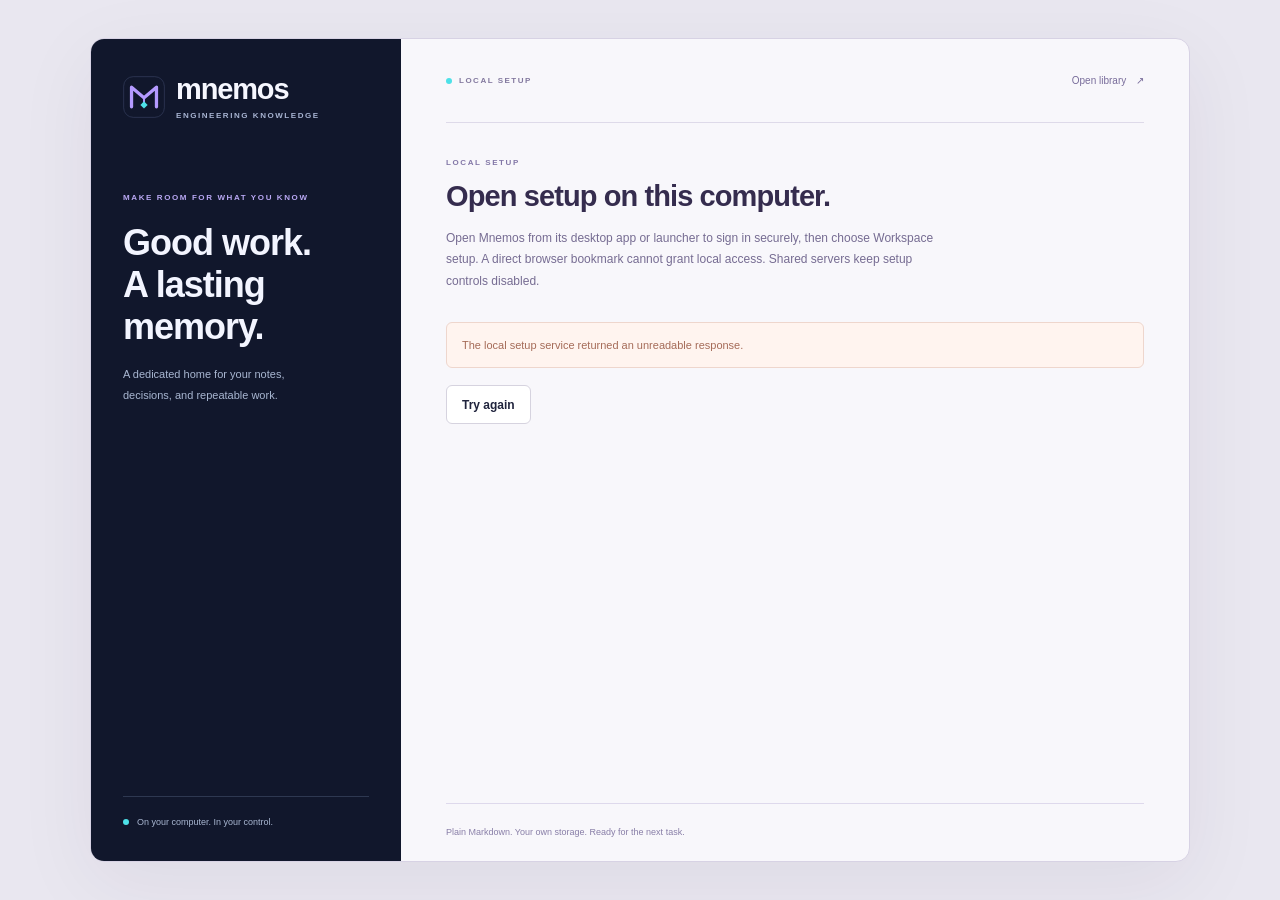
==== commit 4db2b09d: "Enforce project privacy and reviewed AI sharing with local authentication" ====
--- a/web/setup.html
+++ b/web/setup.html
@@ -9,6 +9,7 @@
   <title>Local setup · Mnemos</title>
   <meta name="description" content="Set up a dedicated Mnemos knowledge vault and choose your storage and assistant workflow.">
   <link rel="stylesheet" href="style.css">
+  <script src="local-access.js" defer></script>
   <script src="setup.js" defer></script>
 </head>
 <body class="setup-page">
--- a/web/style.css
+++ b/web/style.css
@@ -74,3 +74,149 @@
 .setup-progress li.current small{color:#c5b6f1}.setup-progress li.complete{color:#b6e6eb}
 .setup-progress li.complete>span{background:#183e49;border-color:#346b77;color:#7aebec}
 @media(max-width:720px){.sidebar{background:#11172c;border-bottom-color:#2e3851}.nav-item.active{background:transparent;color:#d7c4ff;border-bottom-color:#bca0ff}.brand-mark,.setup-sidebar .brand-mark{width:34px;height:34px}}
+
+/* Source-backed skill discovery and local package builder. */
+.skill-filters{display:flex;align-items:end;gap:20px;margin:20px 0}.skill-filters .field{flex:1;margin:0}.skill-filters>label{padding-bottom:12px}.skill-grid{display:grid;grid-template-columns:repeat(2,minmax(0,1fr));gap:18px}.skill-card{min-width:0;margin:0;display:flex;flex-direction:column}.skill-card h2{font-size:18px}.skill-card p,.skill-card details{font-size:12px;line-height:1.8;color:#5d647c}.skill-card .project-actions{margin-top:auto;padding-top:18px}.skill-badges{display:flex;gap:8px;flex-wrap:wrap;margin:14px 0}.skill-source{margin:12px 0}.skill-source small{display:block;font-size:10px;margin:4px;color:#626981}.skill-card summary,.skill-package summary{cursor:pointer}.skill-package{margin-top:24px;border-top:1px solid #e1e3ed;padding-top:20px}.skill-package p,.skill-package li{font-size:12px;line-height:1.8;overflow-wrap:anywhere}#skill-builder-slot>.panel{margin-bottom:24px}#skill-builds small{display:block;margin-top:7px;color:#626981;font-size:11px;line-height:1.7}#skill-builds .backup-row{gap:16px}#skill-builds .backup-row>div{min-width:0;overflow-wrap:anywhere}
+@media(max-width:900px){.skill-grid{grid-template-columns:1fr}.skill-filters{flex-wrap:wrap}.skill-filters .field{flex-basis:100%}#skill-builds .backup-row{align-items:start;flex-direction:column}}
+
+.skill-analysis-panel { margin-bottom:24px; }
+.analysis-import { margin-top:20px; }
+.analysis-import textarea, #analysis-pack textarea { width:100%; margin:10px 0; }
+.analysis-source-list { max-height:260px; overflow:auto; border:1px solid var(--border); border-radius:8px; margin:18px 0; }
+.analysis-source-list label { display:block; padding:8px; }
+.analysis-source-list small { display:block; margin-left:24px; }
+.skill-file-path { overflow-wrap:anywhere; white-space:normal; }
+.skill-folder-form { display:grid; gap:10px; margin-top:20px; }
+
+.skill-why { margin:18px 0; padding-left:14px; border-left:3px solid var(--primary); }
+.skill-why h3 { font-size:14px; margin:0 0 8px; }
+.skill-why p { margin:8px 0; }
+.skill-why .skill-why-evidence { font-size:13px; }
+.skill-why small { display:block; font-size:11px; opacity:.8; }
+
+/* Readable onboarding, using the same local navigation and role boundaries. */
+.getting-started{display:grid;gap:24px}.getting-started .panel{margin:0;min-width:0}.getting-started h2{font-size:23px;margin:0 0 16px}.getting-started h3{font-size:16px;line-height:1.5;margin:0 0 8px}.getting-started p,.getting-started dd{font-size:14px;line-height:1.8;color:#586179}.getting-started a:not(.button){color:#6545cd;text-underline-offset:3px;font-size:13px}.getting-intro{border-top:3px solid #6545cd}.getting-intro>.eyebrow{display:block;margin-bottom:16px}.getting-example{padding:18px 22px;margin:22px 0;background:#f2effc;border-left:3px solid #6545cd;border-radius:6px}.getting-example p{margin-bottom:0}.getting-example strong{font-size:15px}.getting-benefits{display:grid;grid-template-columns:repeat(3,minmax(0,1fr));gap:16px}.getting-benefits .panel{padding:22px}.getting-benefits h3{display:flex;gap:9px;align-items:center}.getting-benefits .icon{color:#6545cd;flex:none}.getting-benefits p{margin-bottom:0}.getting-steps{padding-left:26px;margin-bottom:0}.getting-steps>li{padding:8px 0 22px 12px}.getting-steps>li::marker{color:#6545cd;font-weight:600}.getting-steps>li:last-child{padding-bottom:0}.getting-steps p{margin:6px 0 10px}.getting-routes{display:grid;grid-template-columns:repeat(2,minmax(0,1fr));gap:28px;margin-top:22px}.getting-routes article{min-width:0}.getting-routes label{display:block;font-size:12px;margin:18px 0 8px;font-weight:550}.getting-routes textarea{width:100%;font:inherit;font-size:13px;line-height:1.7;padding:14px;resize:vertical;margin-bottom:12px}.getting-started .connection-help{font-size:12px}.getting-details{border-top:1px solid #e1e3ed;border-bottom:1px solid #e1e3ed;margin:22px 0;padding:17px 0}.getting-details summary{cursor:pointer;font-size:15px;font-weight:550}.getting-note-types dt{font-size:14px;font-weight:600;margin-top:18px}.getting-note-types dd{margin:4px 0 0}.getting-library-link{font-size:13px;line-height:1.8;margin:0 0 22px;color:#586179}.getting-library-link a{color:#6545cd;text-underline-offset:3px}
+@media(max-width:1000px){.getting-benefits{grid-template-columns:1fr}.getting-routes{grid-template-columns:1fr}}@media(max-width:600px){.getting-started h2{font-size:21px}.getting-steps{padding-left:20px}.getting-steps>li{padding-left:6px}.getting-example{padding:16px}}
+
+/* Task-first workspace: daily actions stay visible; occasional controls unfold. */
+.sidebar{overflow-y:auto;padding-top:26px}
+.workspace-label{margin-top:30px;margin-bottom:26px}
+#navigation{display:flex;flex-direction:column;gap:3px}
+.nav-group{margin-top:15px;border-top:1px solid #2e3851;padding-top:12px}
+.nav-group summary{cursor:pointer;font-size:12px;font-weight:500;color:#a7b3d1;padding:10px 12px;list-style-position:inside}
+.nav-group .nav-item{margin:3px 0}
+.nav-help{margin-top:20px}.nav-help .nav-item{font-size:12px;color:#a7b3d1}
+.sidebar-bottom{margin-top:auto;padding-top:18px;flex-shrink:0}
+.topbar{height:64px;background:#fff}
+.page-heading{align-items:center;margin-bottom:24px}
+.page-heading .eyebrow:empty{display:none}
+.page-heading h1{font-size:30px;letter-spacing:-.8px;margin-bottom:8px}
+.page-heading .button{margin-top:0}
+.search-box{box-shadow:none;margin-bottom:16px;background:#fff}
+.library-toolbar{border:0;margin-bottom:12px;padding:0}
+.library-filters{display:flex;gap:10px;flex-wrap:wrap}
+.library-filters select{min-height:36px;background:#fff;font-size:12px}
+.results-heading{margin-bottom:15px}
+.results-heading h2{font-size:16px}
+.document-grid.list{gap:0;border:1px solid #e0dfe7;border-radius:12px;background:#fff;overflow:hidden}
+.document-grid.list .document-card{display:grid;grid-template-columns:minmax(0,1fr) auto;gap:7px 20px;padding:21px 24px;border:0;border-bottom:1px solid #eeedf2;border-radius:0;transform:none;box-shadow:none}
+.document-grid.list .document-card:last-child{border-bottom:0}
+.document-grid.list .document-card:hover{background:#faf9fd}
+.document-grid.list .type-icon{display:none}
+.document-grid.list .card-type{grid-column:1;grid-row:1;font-size:10px;color:#706b80}
+.document-grid.list h3{grid-column:1;grid-row:2;font-size:17px;line-height:1.45}
+.document-grid.list .card-summary{grid-column:1;grid-row:3;display:-webkit-box;-webkit-line-clamp:1;min-height:0;font-size:13px;line-height:1.65;color:#696578;margin:0;padding:0}
+.document-grid.list .status{display:inline-flex;position:static;grid-column:2;grid-row:1/3;align-self:start;font-size:10px;margin-top:2px}
+.document-grid.list .card-footer{display:flex;grid-column:2;grid-row:3;justify-content:flex-end;padding:0;margin:0;font-size:11px;color:#777283}
+.document-grid.list .card-project{display:none}
+.document-grid.list .card-title{text-align:left}
+.page-footer{font-size:10px;opacity:.75}
+.focus-mode .sidebar,.focus-mode .page-footer{display:none}
+.focus-mode .workspace{margin-left:0;width:100%}
+.focus-mode #main{width:100%;max-width:1120px;margin-inline:auto}
+.focus-mode .topbar{position:sticky;top:0;z-index:16}
+.focus-button[aria-pressed="true"]{color:#6545cd;background:#f0edfa;border-color:#d8cfef}
+.focused-reader{width:100%;height:100%;box-shadow:none;animation:none}
+.focused-reader .reader-toolbar{padding:14px max(24px,calc((100vw - 900px)/2));background:#fff;gap:20px}
+.focused-reader .reader-scroll{padding:38px max(24px,calc((100% - 760px)/2)) 80px}
+.focused-reader .reader-type{margin-bottom:18px;gap:10px}
+.focused-reader .reader-type .type-icon{display:none}
+.focused-reader h1{font-size:34px;line-height:1.25;letter-spacing:-.7px}
+.focused-reader .reader-summary{font-size:16px;line-height:1.7;margin-bottom:18px}
+.focused-reader .markdown{font-size:15px;line-height:1.85;color:#363441}
+.focused-reader .markdown h2{font-size:23px;margin-top:30px}
+.reader-details{border-block:1px solid #e6e4ed;padding:13px 0;margin:24px 0}
+.reader-details summary{cursor:pointer;color:#716b80;font-size:12px}
+.reader-details .reader-meta{border:0;margin:0;padding:20px 0}
+.reader-details .reader-tag-list{margin:0 0 8px}
+.reader-back{color:#5d5572}
+.focused-capture{display:block;max-width:900px;margin-inline:auto}
+.focused-capture .panel{padding:28px}
+.focused-capture .import-control{padding:0 0 14px;margin-bottom:4px}
+.focused-capture .import-control strong{font-size:12px}
+.focused-capture .import-control p{font-size:11px;margin:5px 0 0}
+.focused-capture .code-editor{min-height:400px;font-size:14px;line-height:1.8}
+.capture-details{margin:22px 0;padding:16px 0;border-block:1px solid #e5e2ed}
+.capture-details summary{cursor:pointer;font-size:13px;font-weight:500;color:#605873}
+.capture-details[open] summary{margin-bottom:20px}
+.capture-details .field:last-child{margin-bottom:0}
+@media(max-width:720px){
+  .sidebar{position:relative;width:100%;height:auto;padding:16px 20px 12px;overflow:visible}
+  .sidebar .brand{margin-bottom:16px}.sidebar .brand-caption{display:none}
+  #navigation{display:flex;flex-direction:row;align-items:start;gap:4px;flex-wrap:wrap;overflow:visible}
+  #navigation .nav-item{padding:9px 10px;font-size:12px;white-space:nowrap;border-radius:6px;border:0}
+  #navigation .nav-item .icon{display:none}
+  .nav-group{margin:0;border:0;padding:0;position:relative}
+  .nav-group summary{padding:9px 10px;font-size:12px}
+  .nav-group[open]{background:#202941;border-radius:6px}
+  .nav-group[open] .nav-item{display:flex}
+  .nav-help{margin:0}.nav-help .nav-item{font-size:11px!important}
+  .sidebar-bottom{display:none}
+  .page-heading h1{font-size:26px}.page-heading .button{height:auto;width:auto;font-size:11px;padding:9px 12px;min-height:36px}
+  .page-heading p{font-size:12px}
+  .topbar{height:56px}.account-controls{gap:8px}.breadcrumb>span:not(.slash){display:none}
+  .library-filters{gap:6px}.library-filters select{max-width:165px;font-size:11px}
+  .document-grid.list .document-card{padding:17px;gap:6px 12px}
+  .document-grid.list h3{font-size:16px}.document-grid.list .card-summary{font-size:12px;-webkit-line-clamp:2}
+  .document-grid.list .status{font-size:9px}.document-grid.list .card-footer{font-size:10px}
+  .focused-reader .reader-toolbar{padding:12px 18px}.focused-reader .reader-scroll{padding:27px 24px 60px}
+  .focused-reader h1{font-size:28px}.focused-reader .reader-summary{font-size:14px}.focused-reader .markdown{font-size:14px}
+  .focused-capture .panel{padding:20px}.focused-capture .code-editor{font-size:13px}
+}
+@media(max-width:430px){
+  .document-grid.list .document-card{grid-template-columns:minmax(0,1fr) auto}
+  .document-grid.list .card-summary{grid-column:1/3;grid-row:3}
+  .document-grid.list .card-footer{grid-column:1/3;grid-row:4;justify-content:flex-start}
+  .library-toolbar{align-items:start}.library-filters{flex-direction:column}
+  .breadcrumb .slash{display:none}
+}
+
+/* Projects describe systems; repository controls remain secondary. */
+.system-card { margin-bottom: 22px; }
+.system-members { display: grid; grid-template-columns: repeat(auto-fit,minmax(200px,1fr)); gap: 12px; margin: 20px 0; border-top: 1px solid var(--border); padding-top: 18px; }
+.system-members > div { padding: 12px; border-left: 2px solid #8b7cf8; background: rgba(139,124,248,.04); }
+.system-members small { display: block; margin-top: 6px; line-height: 1.5; }
+.system-editor { width: min(840px,96vw); max-height: 90vh; overflow: auto; }
+.relationship-row { display: grid; grid-template-columns: repeat(3,minmax(0,1fr)); gap: 10px; padding: 14px 0; border-bottom: 1px solid var(--border); }
+.relationship-row label { display: grid; gap: 6px; font-size: 12px; }
+.relationship-description-label { grid-column: 1 / -1; }
+.repository-settings > summary { font-size: 18px; margin: 22px 0; cursor: pointer; }
+@media(max-width:720px) { .relationship-row { grid-template-columns: 1fr; } .system-card .connection-card-title { flex-wrap: wrap; } }
+
+/* Privacy is explained at the decision, not hidden in a separate policy document. */
+.privacy-mode-grid { display:grid; grid-template-columns:repeat(auto-fit,minmax(230px,1fr)); gap:16px; }
+.privacy-mode-grid h2 { font-size:17px; }
+.privacy-choices { border:1px solid var(--border); border-radius:12px; padding:18px; margin:20px 0; }
+.privacy-choices label { display:flex; align-items:flex-start; gap:10px; padding:10px 0; cursor:pointer; }
+.privacy-choices input { width:auto; margin-top:4px; }
+.privacy-choices small { display:block; line-height:1.65; margin-top:4px; }
+.privacy-choices p, .privacy-note small { font-size:12px; line-height:1.7; }
+.privacy-note { display:flex; align-items:center; justify-content:space-between; gap:20px; margin:12px 0; }
+.privacy-note h3 { margin:0; }
+.privacy-badge { display:flex; align-items:center; gap:8px; font-size:12px; }
+.privacy-review-record { max-height:40vh; overflow:auto; white-space:pre-wrap; overflow-wrap:anywhere; padding:16px; border:1px solid var(--border); border-radius:8px; font-size:12px; }
+.privacy-confirm { display:flex; gap:12px; align-items:flex-start; line-height:1.65; }
+.privacy-confirm input { width:auto; margin-top:6px; }
+@media(max-width:600px) { .privacy-note { align-items:flex-start; flex-direction:column; } }
+
+.privacy-review-content { max-height:42vh; overflow:auto; padding:18px; border:1px solid var(--border); border-radius:10px; margin:18px 0; }
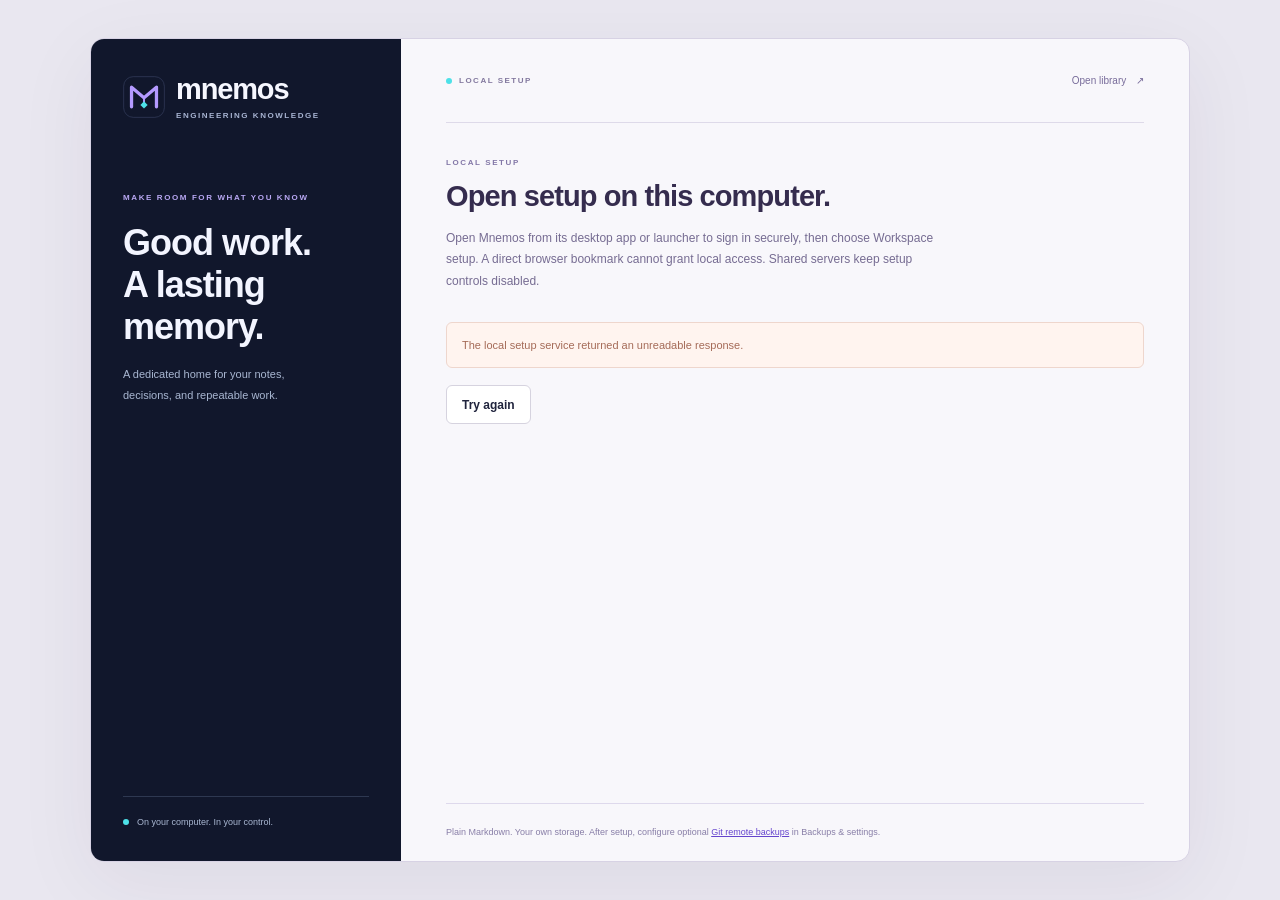
==== commit dce061f2: "Add dedicated documentation Git backups with remote status and opt-in automation" ====
--- a/web/setup.html
+++ b/web/setup.html
@@ -24,7 +24,7 @@
     <main class="setup-main" id="setup-main" tabindex="-1">
       <header class="setup-topbar"><span><span class="storage-indicator"></span> LOCAL SETUP</span><button type="button" class="button small" id="setup-stop" data-action="stop-service" hidden>Stop local service</button><a href="/">Open library <span aria-hidden="true">↗</span></a></header>
       <div id="setup-content"><div class="initial-loading"><span class="loader"></span><h2>Checking your workspace</h2><p>Looking for an existing vault and Obsidian installation.</p></div></div>
-      <footer class="setup-footer">Plain Markdown. Your own storage. Ready for the next task.</footer>
+      <footer class="setup-footer">Plain Markdown. Your own storage. After setup, configure optional <a href="/#settings">Git remote backups</a> in Backups & settings.</footer>
     </main>
   </div>
   <div id="setup-toast" class="toast" role="status" aria-live="polite" hidden></div>
--- a/web/style.css
+++ b/web/style.css
@@ -220,3 +220,11 @@
 @media(max-width:600px) { .privacy-note { align-items:flex-start; flex-direction:column; } }
 
 .privacy-review-content { max-height:42vh; overflow:auto; padding:18px; border:1px solid var(--border); border-radius:10px; margin:18px 0; }
+
+/* Git remote backup uses text as well as color. */
+.git-backup-status{display:flex;align-items:center;gap:10px;margin:18px 0 8px;line-height:1.6}
+.git-backup-status i{width:12px;height:12px;border-radius:50%;flex:none;background:#e55b69;box-shadow:0 0 0 4px #e55b6918}
+.git-backup-status.git-green i{background:#41cf91;box-shadow:0 0 0 4px #41cf9118}
+#git-backup-form{max-width:850px}#git-backup-form .form-actions{flex-wrap:wrap;justify-content:flex-start;gap:10px}#git-backup-form small{display:block;color:var(--muted);line-height:1.7}#git-backup-form details{margin:24px 0;line-height:1.8}
+
+.git-backup-status.git-amber i{background:#efb64b;box-shadow:0 0 0 4px #efb64b18}
